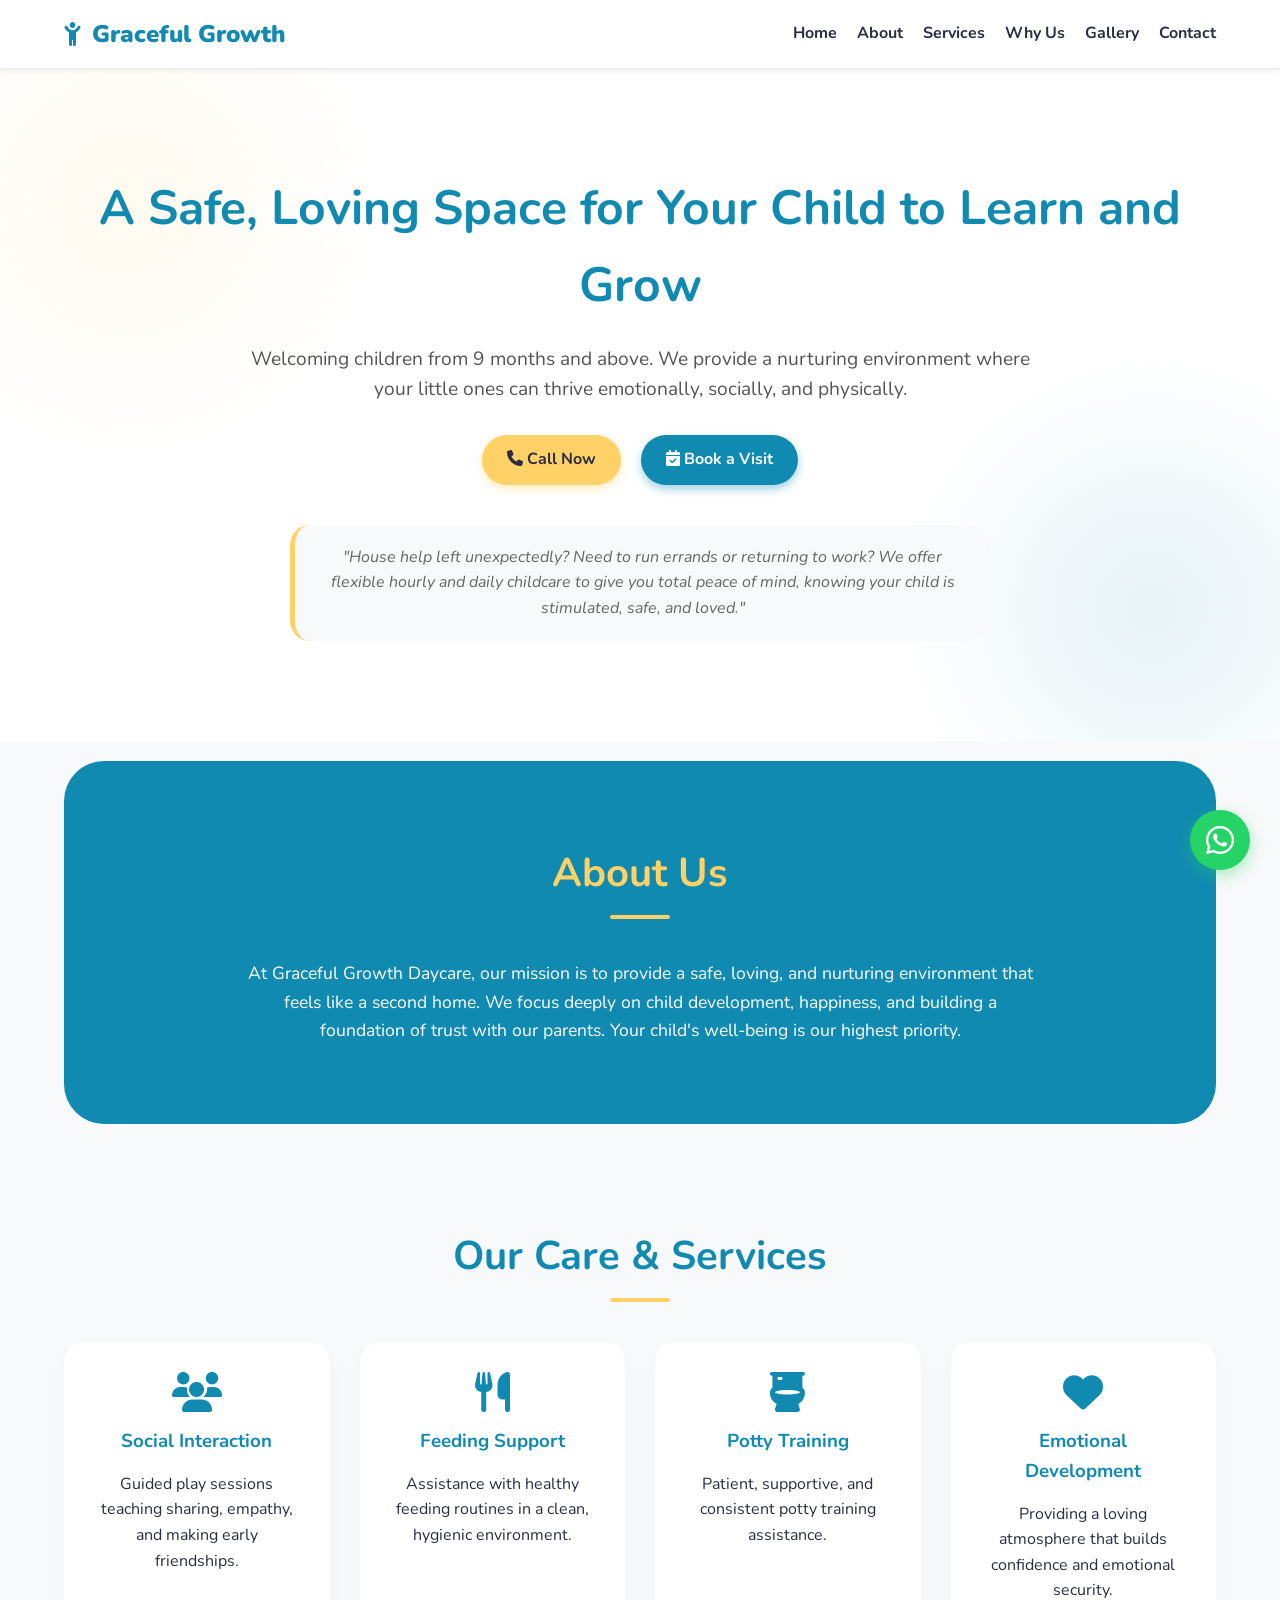
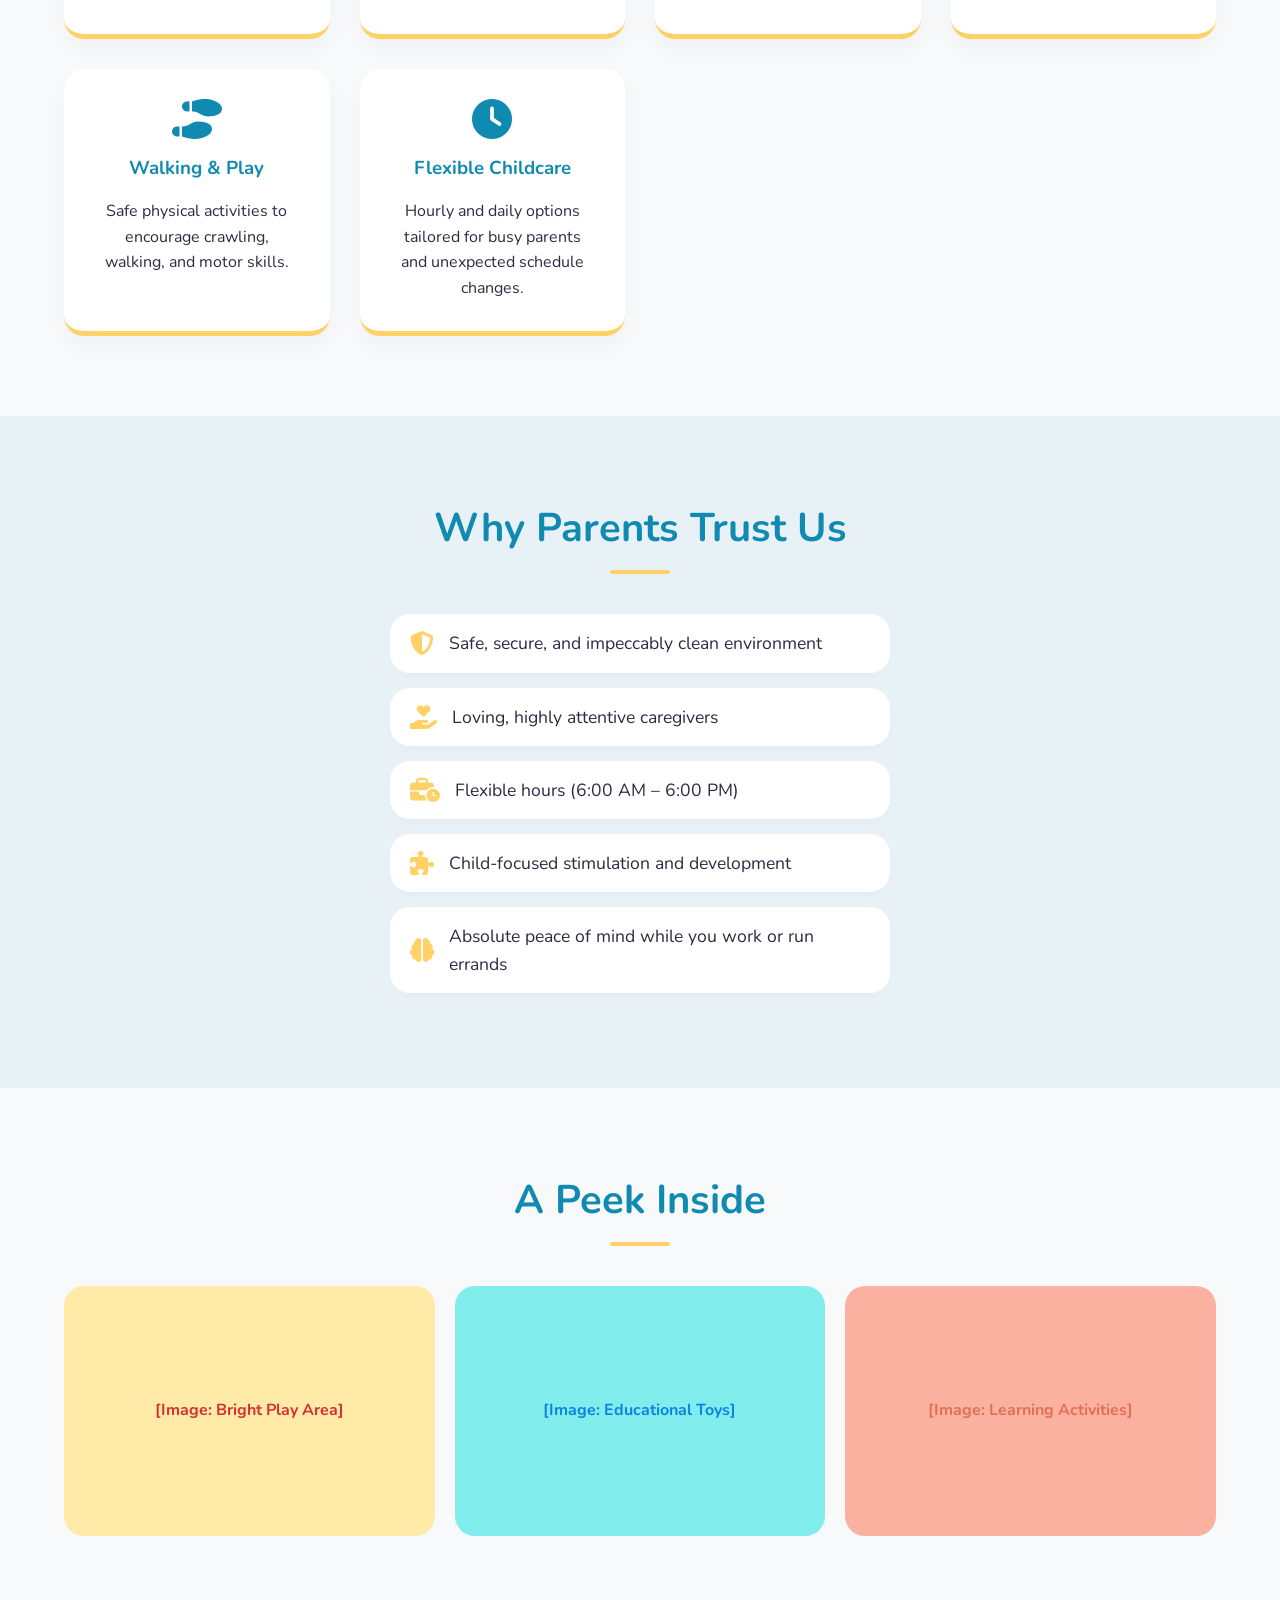
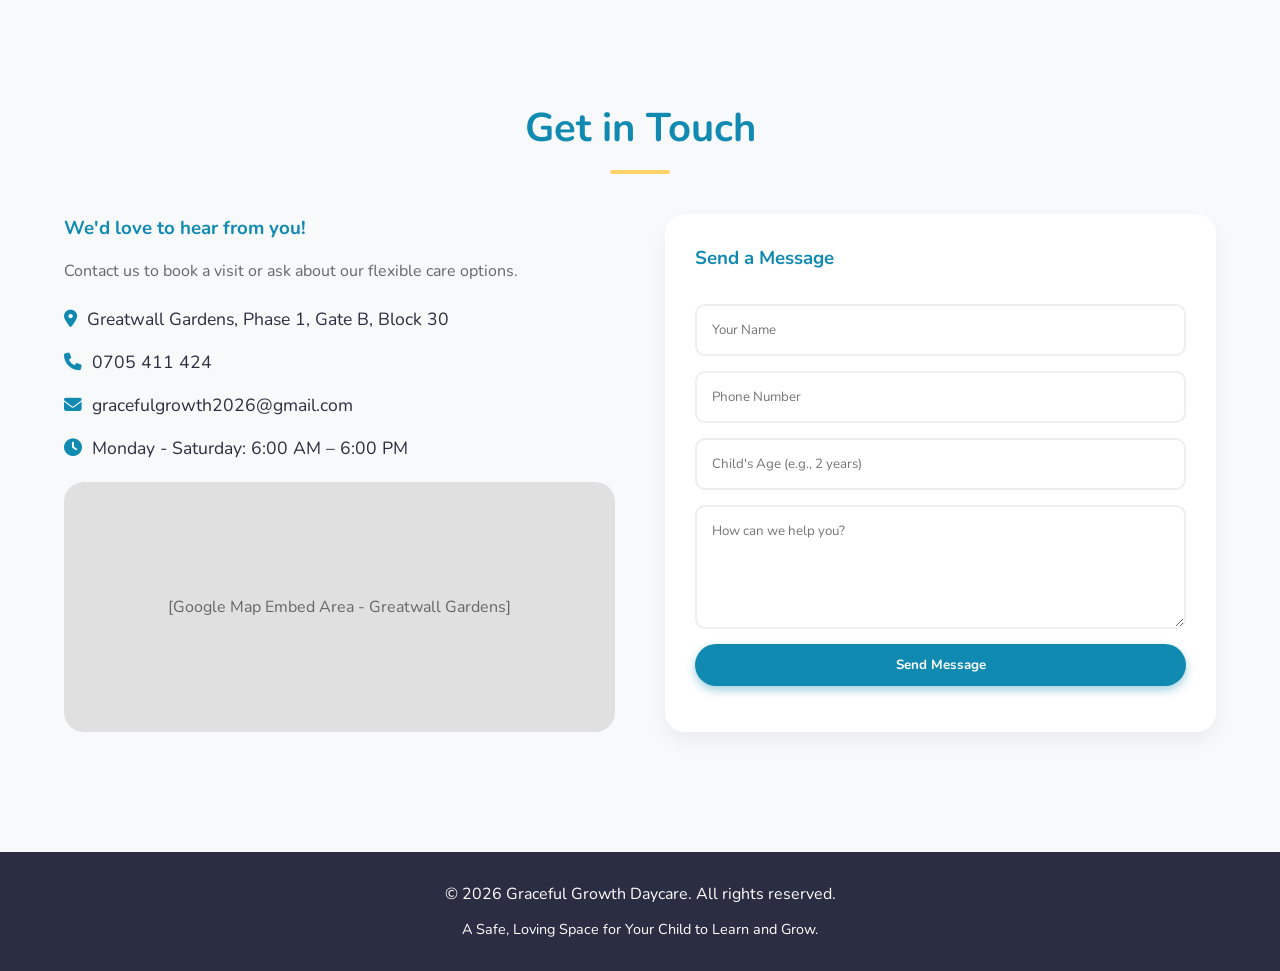
==== index.html @ e8386803 "fix, changed file name" ====
<!DOCTYPE html>
<html lang="en">
<head>
    <meta charset="UTF-8">
    <meta name="viewport" content="width=device-width, initial-scale=1.0">
    <title>Graceful Growth Daycare | A Safe, Loving Space</title>
    <link href="https://fonts.googleapis.com/css2?family=Nunito:wght@400;700;900&display=swap" rel="stylesheet">
    <link rel="stylesheet" href="https://cdnjs.cloudflare.com/ajax/libs/font-awesome/6.4.0/css/all.min.css">
    
    <style>
        /* --- CSS Variables --- */
        :root {
            --primary-yellow: #FFD166;
            --secondary-white: #FFFFFF;
            --accent-blue: #118AB2;
            --text-dark: #2B2D42;
            --light-bg: #F8F9FA;
            --soft-radius: 20px;
        }

        /* --- Global Styles --- */
        * {
            margin: 0;
            padding: 0;
            box-sizing: border-box;
            font-family: 'Nunito', sans-serif;
        }

        body {
            color: var(--text-dark);
            background-color: var(--light-bg);
            line-height: 1.6;
            overflow-x: hidden;
        }

        h1, h2, h3 {
            color: var(--accent-blue);
            margin-bottom: 15px;
        }

        a {
            text-decoration: none;
            color: inherit;
        }

        /* --- Navigation --- */
        header {
            background-color: var(--secondary-white);
            padding: 15px 5%;
            position: fixed;
            width: 100%;
            top: 0;
            z-index: 1000;
            box-shadow: 0 4px 6px rgba(0,0,0,0.05);
            display: flex;
            justify-content: space-between;
            align-items: center;
            transition: 0.3s;
        }

        .logo {
            font-size: 1.5rem;
            font-weight: 900;
            color: var(--accent-blue);
            display: flex;
            align-items: center;
            gap: 10px;
        }

        .nav-links {
            display: flex;
            gap: 20px;
            list-style: none;
        }

        .nav-links a {
            font-weight: 700;
            transition: color 0.3s;
        }

        .nav-links a:hover {
            color: var(--primary-yellow);
        }

        .menu-toggle {
            display: none;
            font-size: 1.5rem;
            cursor: pointer;
            color: var(--accent-blue);
        }

        /* --- Buttons --- */
        .btn {
            padding: 12px 25px;
            border-radius: 30px;
            font-weight: 700;
            border: none;
            cursor: pointer;
            transition: transform 0.2s, box-shadow 0.2s;
            display: inline-block;
        }

        .btn-primary {
            background-color: var(--primary-yellow);
            color: var(--text-dark);
            box-shadow: 0 4px 10px rgba(255, 209, 102, 0.4);
        }

        .btn-accent {
            background-color: var(--accent-blue);
            color: var(--secondary-white);
            box-shadow: 0 4px 10px rgba(17, 138, 178, 0.4);
        }

        .btn:hover {
            transform: translateY(-3px);
            box-shadow: 0 6px 15px rgba(0,0,0,0.15);
        }

        /* --- Sections Layout --- */
        section {
            padding: 80px 5%;
        }

        .section-title {
            text-align: center;
            font-size: 2.5rem;
            margin-bottom: 40px;
            position: relative;
        }

        .section-title::after {
            content: '';
            display: block;
            width: 60px;
            height: 4px;
            background-color: var(--primary-yellow);
            margin: 10px auto 0;
            border-radius: 5px;
        }

        /* --- Hero Section --- */
        #home {
            margin-top: 70px;
            background-color: var(--secondary-white);
            text-align: center;
            padding: 100px 5%;
            background-image: radial-gradient(circle at 10% 20%, rgba(255, 209, 102, 0.1) 0%, transparent 20%), 
                              radial-gradient(circle at 90% 80%, rgba(17, 138, 178, 0.1) 0%, transparent 20%);
        }

        #home h1 {
            font-size: 3rem;
            margin-bottom: 20px;
        }

        .hero-text {
            font-size: 1.2rem;
            max-width: 800px;
            margin: 0 auto 30px;
            color: #555;
        }

        .hero-cta {
            display: flex;
            justify-content: center;
            gap: 20px;
            margin-top: 30px;
        }

        .parent-concerns {
            margin-top: 40px;
            padding: 20px;
            background: var(--light-bg);
            border-radius: var(--soft-radius);
            font-style: italic;
            color: #666;
            max-width: 700px;
            margin-left: auto;
            margin-right: auto;
            border-left: 5px solid var(--primary-yellow);
        }

        /* --- About Section --- */
        #about {
            background-color: var(--accent-blue);
            color: var(--secondary-white);
            text-align: center;
            border-radius: 40px;
            margin: 20px 5%;
        }

        #about h2 {
            color: var(--primary-yellow);
        }

        /* --- Services Section --- */
        .services-grid {
            display: grid;
            grid-template-columns: repeat(auto-fit, minmax(250px, 1fr));
            gap: 30px;
        }

        .service-card {
            background: var(--secondary-white);
            padding: 30px;
            border-radius: var(--soft-radius);
            text-align: center;
            box-shadow: 0 10px 20px rgba(0,0,0,0.03);
            transition: 0.3s;
            border-bottom: 5px solid var(--primary-yellow);
        }

        .service-card:hover {
            transform: translateY(-10px);
        }

        .service-icon {
            font-size: 2.5rem;
            color: var(--accent-blue);
            margin-bottom: 15px;
        }

        /* --- Why Choose Us --- */
        #why-us {
            background-color: #E8F1F5;
        }

        .why-grid {
            display: flex;
            flex-wrap: wrap;
            gap: 40px;
            align-items: center;
            justify-content: center;
        }

        .why-list {
            list-style: none;
            max-width: 500px;
        }

        .why-list li {
            font-size: 1.1rem;
            margin-bottom: 15px;
            display: flex;
            align-items: center;
            gap: 15px;
            background: var(--secondary-white);
            padding: 15px 20px;
            border-radius: var(--soft-radius);
            box-shadow: 0 4px 6px rgba(0,0,0,0.02);
        }

        .why-list i {
            color: var(--primary-yellow);
            font-size: 1.5rem;
        }

        /* --- Gallery Section --- */
        .gallery-grid {
            display: grid;
            grid-template-columns: repeat(auto-fit, minmax(300px, 1fr));
            gap: 20px;
        }

        .gallery-item {
            width: 100%;
            height: 250px;
            background-color: #ddd;
            border-radius: var(--soft-radius);
            display: flex;
            align-items: center;
            justify-content: center;
            color: #888;
            font-weight: 700;
            overflow: hidden;
            position: relative;
        }

        /* Placeholder styles simulating images */
        .gallery-item:nth-child(1) { background: #ffeaa7; color: #d63031; }
        .gallery-item:nth-child(2) { background: #81ecec; color: #0984e3; }
        .gallery-item:nth-child(3) { background: #fab1a0; color: #e17055; }

        /* --- Contact Section --- */
        .contact-container {
            display: grid;
            grid-template-columns: repeat(auto-fit, minmax(300px, 1fr));
            gap: 50px;
        }

        .contact-info p {
            font-size: 1.1rem;
            margin-bottom: 15px;
            display: flex;
            align-items: center;
            gap: 10px;
        }

        .contact-info i {
            color: var(--accent-blue);
        }

        .map-placeholder {
            width: 100%;
            height: 250px;
            background-color: #e0e0e0;
            border-radius: var(--soft-radius);
            display: flex;
            align-items: center;
            justify-content: center;
            margin-top: 20px;
            color: #666;
        }

        form {
            display: flex;
            flex-direction: column;
            gap: 15px;
            background: var(--secondary-white);
            padding: 30px;
            border-radius: var(--soft-radius);
            box-shadow: 0 10px 20px rgba(0,0,0,0.05);
        }

        input, textarea {
            padding: 15px;
            border: 2px solid #eee;
            border-radius: 10px;
            font-family: inherit;
            outline: none;
            transition: border-color 0.3s;
        }

        input:focus, textarea:focus {
            border-color: var(--primary-yellow);
        }

        /* --- WhatsApp Float --- */
        .whatsapp-float {
            position: fixed;
            bottom: 30px;
            right: 30px;
            background-color: #25d366;
            color: white;
            border-radius: 50%;
            width: 60px;
            height: 60px;
            display: flex;
            align-items: center;
            justify-content: center;
            font-size: 2rem;
            box-shadow: 0 5px 15px rgba(37, 211, 102, 0.4);
            z-index: 100;
            transition: transform 0.3s;
        }

        .whatsapp-float:hover {
            transform: scale(1.1);
        }

        /* --- Footer --- */
        footer {
            background: var(--text-dark);
            color: var(--secondary-white);
            text-align: center;
            padding: 30px 5%;
            margin-top: 40px;
        }

        /* --- Mobile Responsiveness --- */
        @media (max-width: 768px) {
            .nav-links {
                display: none;
                flex-direction: column;
                position: absolute;
                top: 70px;
                left: 0;
                width: 100%;
                background: var(--secondary-white);
                padding: 20px;
                box-shadow: 0 10px 10px rgba(0,0,0,0.1);
            }

            .nav-links.active {
                display: flex;
            }

            .menu-toggle {
                display: block;
            }

            #home h1 {
                font-size: 2.2rem;
            }

            .hero-cta {
                flex-direction: column;
            }
        }
    </style>
</head>
<body>

    <header>
        <div class="logo">
            <i class="fa-solid fa-child-reaching"></i> Graceful Growth
        </div>
        <div class="menu-toggle" id="mobile-menu">
            <i class="fa-solid fa-bars"></i>
        </div>
        <ul class="nav-links" id="nav-links">
            <li><a href="#home">Home</a></li>
            <li><a href="#about">About</a></li>
            <li><a href="#services">Services</a></li>
            <li><a href="#why-us">Why Us</a></li>
            <li><a href="#gallery">Gallery</a></li>
            <li><a href="#contact">Contact</a></li>
        </ul>
    </header>

    <section id="home">
        <h1>A Safe, Loving Space for Your Child to Learn and Grow</h1>
        <p class="hero-text">Welcoming children from 9 months and above. We provide a nurturing environment where your little ones can thrive emotionally, socially, and physically.</p>
        
        <div class="hero-cta">
            <a href="tel:0705411424" class="btn btn-primary"><i class="fa-solid fa-phone"></i> Call Now</a>
            <a href="#contact" class="btn btn-accent"><i class="fa-solid fa-calendar-check"></i> Book a Visit</a>
        </div>

        <div class="parent-concerns">
            "House help left unexpectedly? Need to run errands or returning to work? We offer flexible hourly and daily childcare to give you total peace of mind, knowing your child is stimulated, safe, and loved."
        </div>
    </section>

    <section id="about">
        <h2 class="section-title" style="color: var(--primary-yellow);">About Us</h2>
        <p style="max-width: 800px; margin: auto; font-size: 1.1rem;">
            At Graceful Growth Daycare, our mission is to provide a safe, loving, and nurturing environment that feels like a second home. We focus deeply on child development, happiness, and building a foundation of trust with our parents. Your child's well-being is our highest priority.
        </p>
    </section>

    <section id="services">
        <h2 class="section-title">Our Care & Services</h2>
        <div class="services-grid">
            <div class="service-card">
                <i class="fa-solid fa-users service-icon"></i>
                <h3>Social Interaction</h3>
                <p>Guided play sessions teaching sharing, empathy, and making early friendships.</p>
            </div>
            <div class="service-card">
                <i class="fa-solid fa-utensils service-icon"></i>
                <h3>Feeding Support</h3>
                <p>Assistance with healthy feeding routines in a clean, hygienic environment.</p>
            </div>
            <div class="service-card">
                <i class="fa-solid fa-toilet service-icon"></i>
                <h3>Potty Training</h3>
                <p>Patient, supportive, and consistent potty training assistance.</p>
            </div>
            <div class="service-card">
                <i class="fa-solid fa-heart service-icon"></i>
                <h3>Emotional Development</h3>
                <p>Providing a loving atmosphere that builds confidence and emotional security.</p>
            </div>
            <div class="service-card">
                <i class="fa-solid fa-shoe-prints service-icon"></i>
                <h3>Walking & Play</h3>
                <p>Safe physical activities to encourage crawling, walking, and motor skills.</p>
            </div>
            <div class="service-card">
                <i class="fa-solid fa-clock service-icon"></i>
                <h3>Flexible Childcare</h3>
                <p>Hourly and daily options tailored for busy parents and unexpected schedule changes.</p>
            </div>
        </div>
    </section>

    <section id="why-us">
        <h2 class="section-title">Why Parents Trust Us</h2>
        <div class="why-grid">
            <ul class="why-list">
                <li><i class="fa-solid fa-shield-halved"></i> Safe, secure, and impeccably clean environment</li>
                <li><i class="fa-solid fa-hand-holding-heart"></i> Loving, highly attentive caregivers</li>
                <li><i class="fa-solid fa-business-time"></i> Flexible hours (6:00 AM – 6:00 PM)</li>
                <li><i class="fa-solid fa-puzzle-piece"></i> Child-focused stimulation and development</li>
                <li><i class="fa-solid fa-brain"></i> Absolute peace of mind while you work or run errands</li>
            </ul>
        </div>
    </section>

    <section id="gallery">
        <h2 class="section-title">A Peek Inside</h2>
        <div class="gallery-grid">
            <div class="gallery-item">[Image: Bright Play Area]</div>
            <div class="gallery-item">[Image: Educational Toys]</div>
            <div class="gallery-item">[Image: Learning Activities]</div>
        </div>
    </section>

    <section id="contact">
        <h2 class="section-title">Get in Touch</h2>
        <div class="contact-container">
            <div class="contact-details">
                <h3>We'd love to hear from you!</h3>
                <p style="margin-bottom: 20px; color: #666;">Contact us to book a visit or ask about our flexible care options.</p>
                
                <div class="contact-info">
                    <p><i class="fa-solid fa-location-dot"></i> Greatwall Gardens, Phase 1, Gate B, Block 30</p>
                    <p><i class="fa-solid fa-phone"></i> <a href="tel:0705411424">0705 411 424</a></p>
                    <p><i class="fa-solid fa-envelope"></i> <a href="mailto:gracefulgrowth2026@gmail.com">gracefulgrowth2026@gmail.com</a></p>
                    <p><i class="fa-solid fa-clock"></i> Monday - Saturday: 6:00 AM – 6:00 PM</p>
                </div>

                <div class="map-placeholder">
                    [Google Map Embed Area - Greatwall Gardens]
                </div>
            </div>

            <form action="#" method="POST">
                <h3>Send a Message</h3>
                <input type="text" placeholder="Your Name" required>
                <input type="tel" placeholder="Phone Number" required>
                <input type="text" placeholder="Child's Age (e.g., 2 years)">
                <textarea rows="5" placeholder="How can we help you?" required></textarea>
                <button type="submit" class="btn btn-accent">Send Message</button>
            </form>
        </div>
    </section>

    <a href="https://wa.me/254705411424" class="whatsapp-float" target="_blank" title="Chat with us on WhatsApp">
        <i class="fa-brands fa-whatsapp"></i>
    </a>

    <footer>
        <p>&copy; 2026 Graceful Growth Daycare. All rights reserved.</p>
        <p style="font-size: 0.9rem; margin-top: 10px;">A Safe, Loving Space for Your Child to Learn and Grow.</p>
    </footer>

    <script>
        // Mobile Menu Toggle
        const mobileMenu = document.getElementById('mobile-menu');
        const navLinks = document.getElementById('nav-links');

        mobileMenu.addEventListener('click', () => {
            navLinks.classList.toggle('active');
        });

        // Close mobile menu when a link is clicked
        document.querySelectorAll('.nav-links a').forEach(link => {
            link.addEventListener('click', () => {
                navLinks.classList.remove('active');
            });
        });

        // Smooth Scrolling for anchor links
        document.querySelectorAll('a[href^="#"]').forEach(anchor => {
            anchor.addEventListener('click', function (e) {
                e.preventDefault();
                document.querySelector(this.getAttribute('href')).scrollIntoView({
                    behavior: 'smooth'
                });
            });
        });
    </script>
</body>
</html>
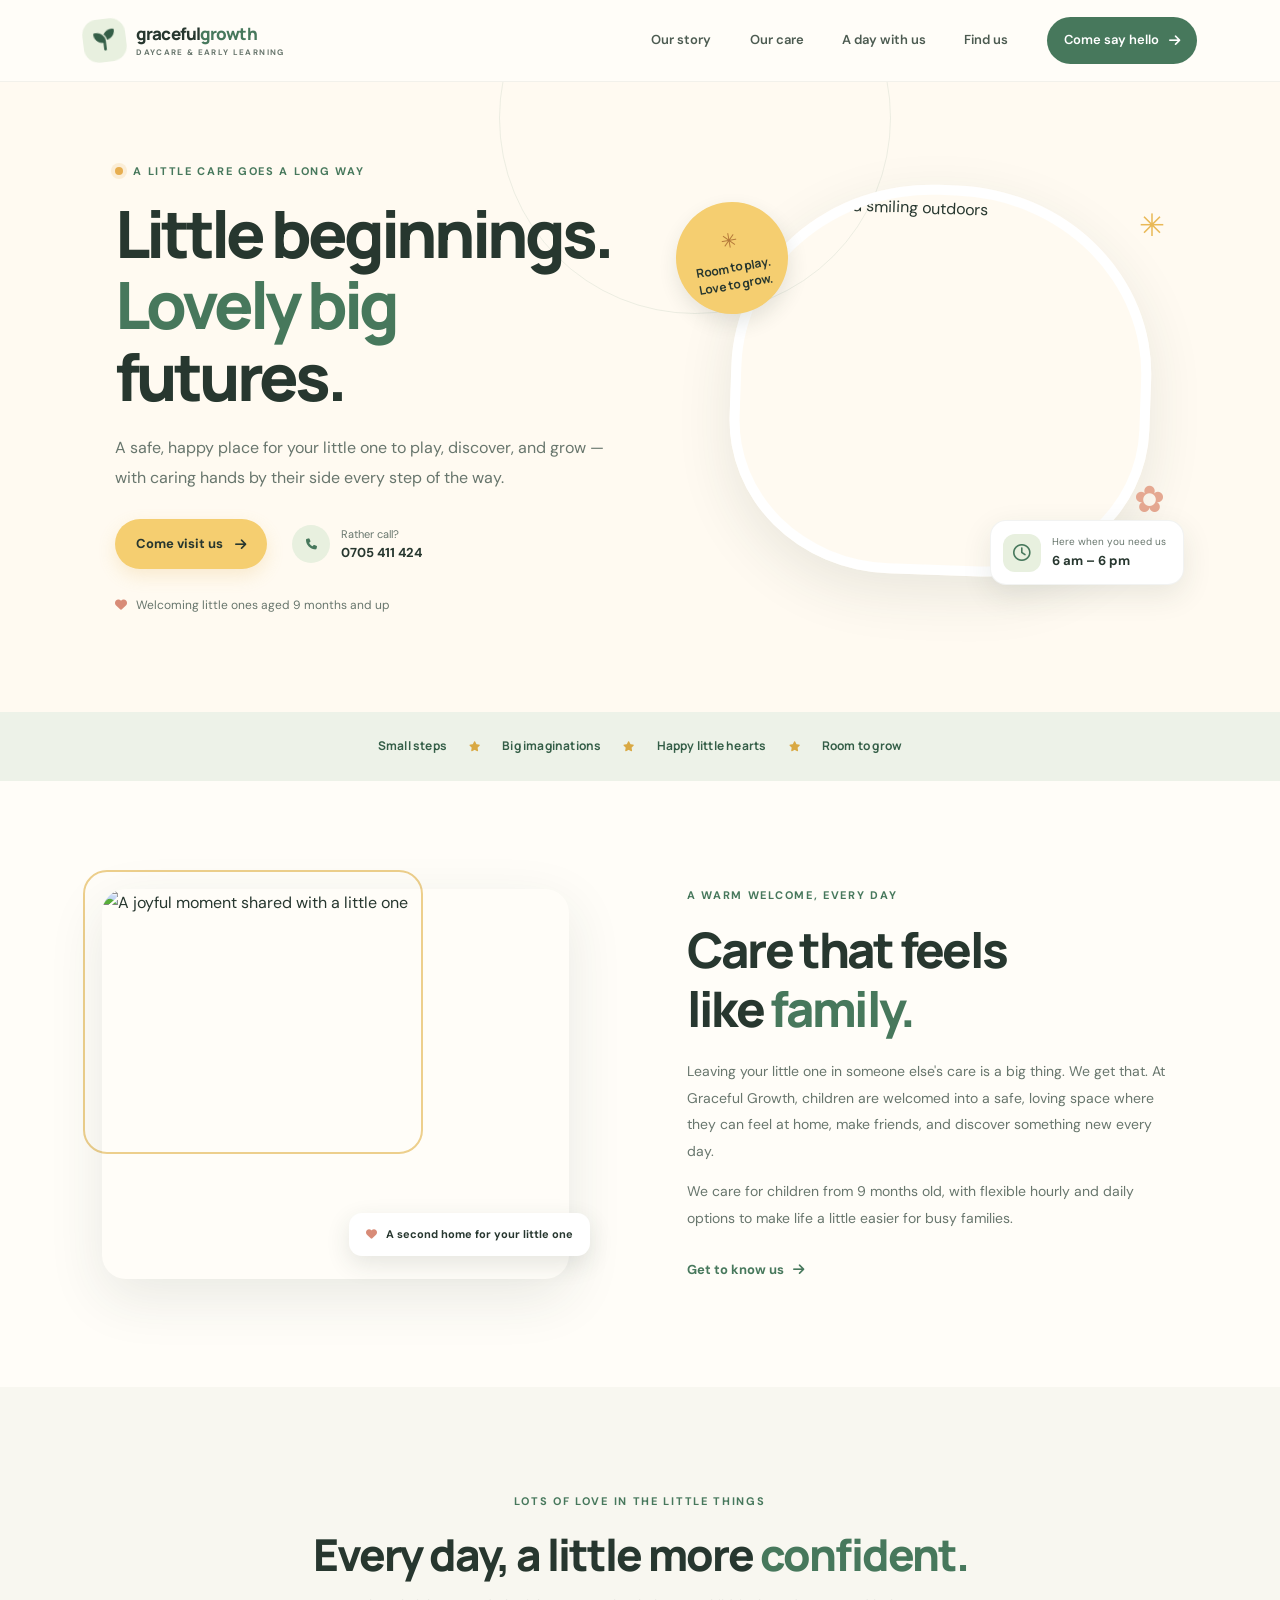
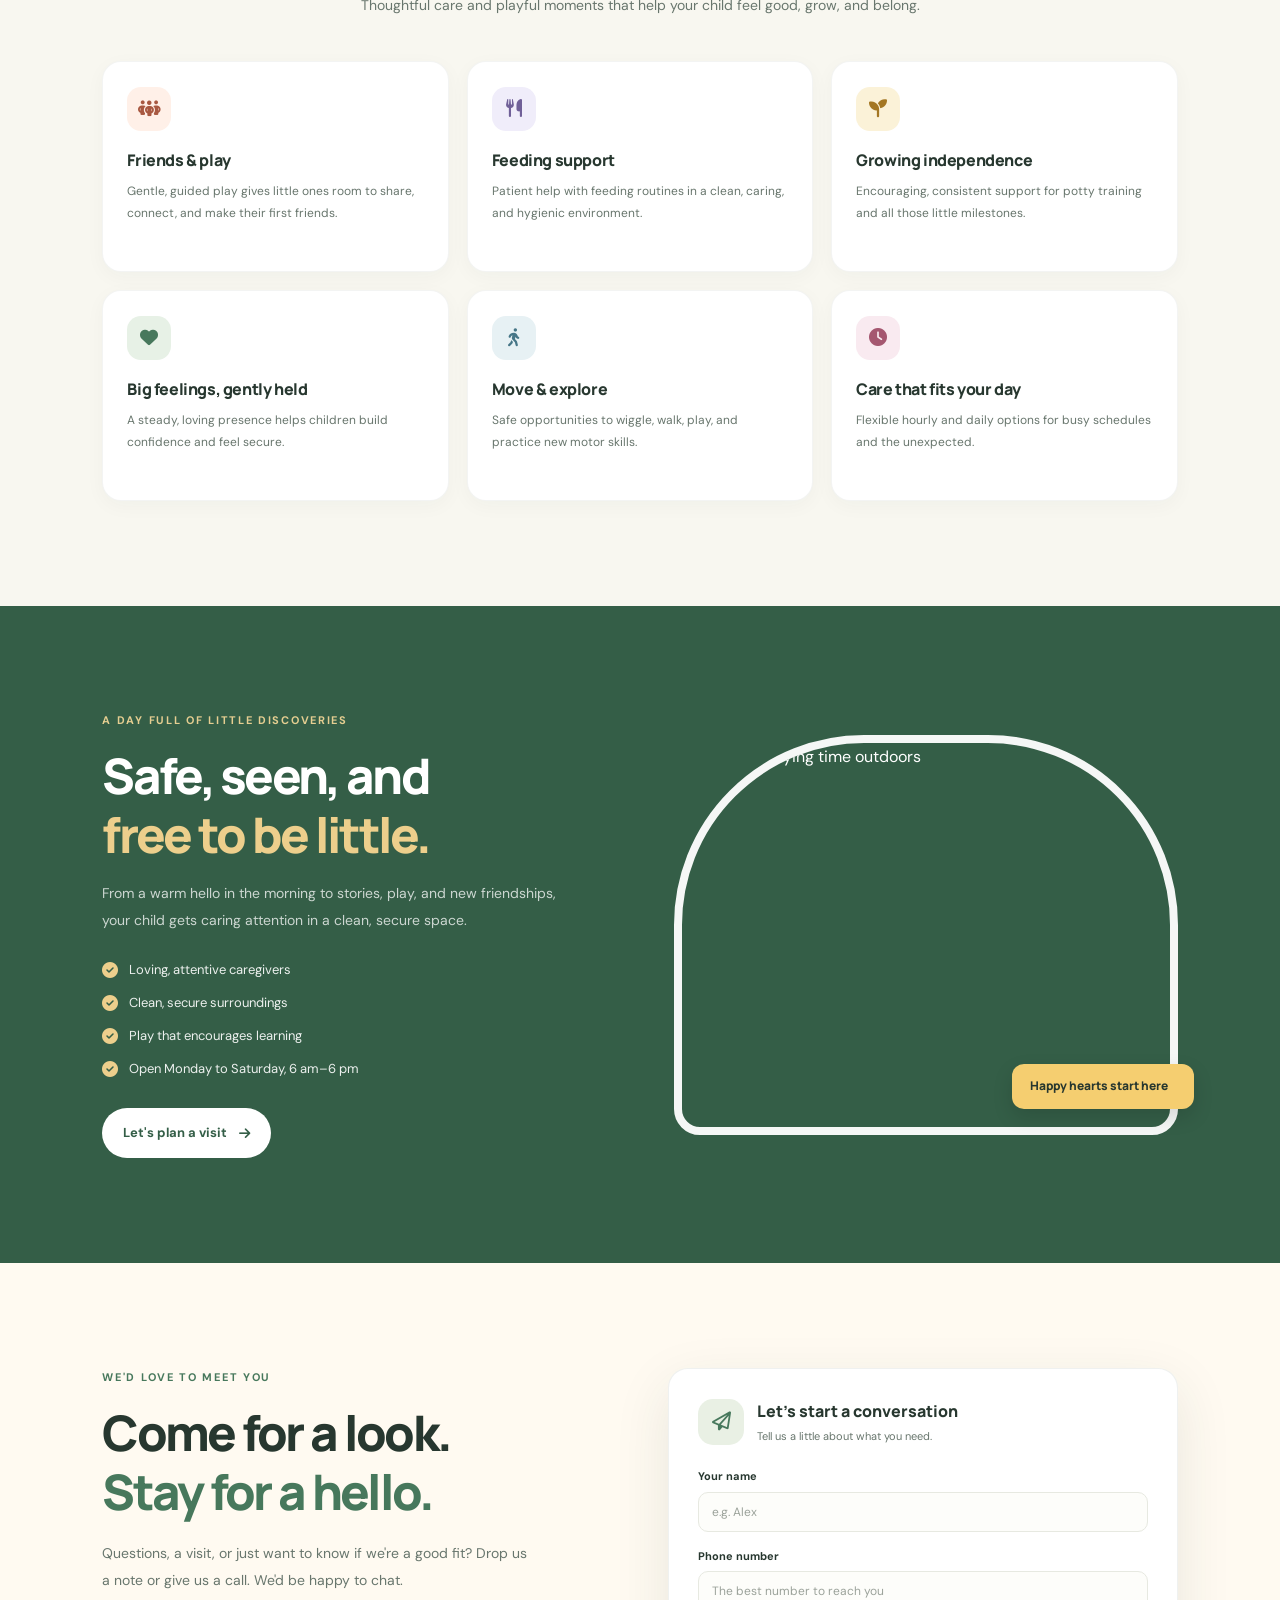
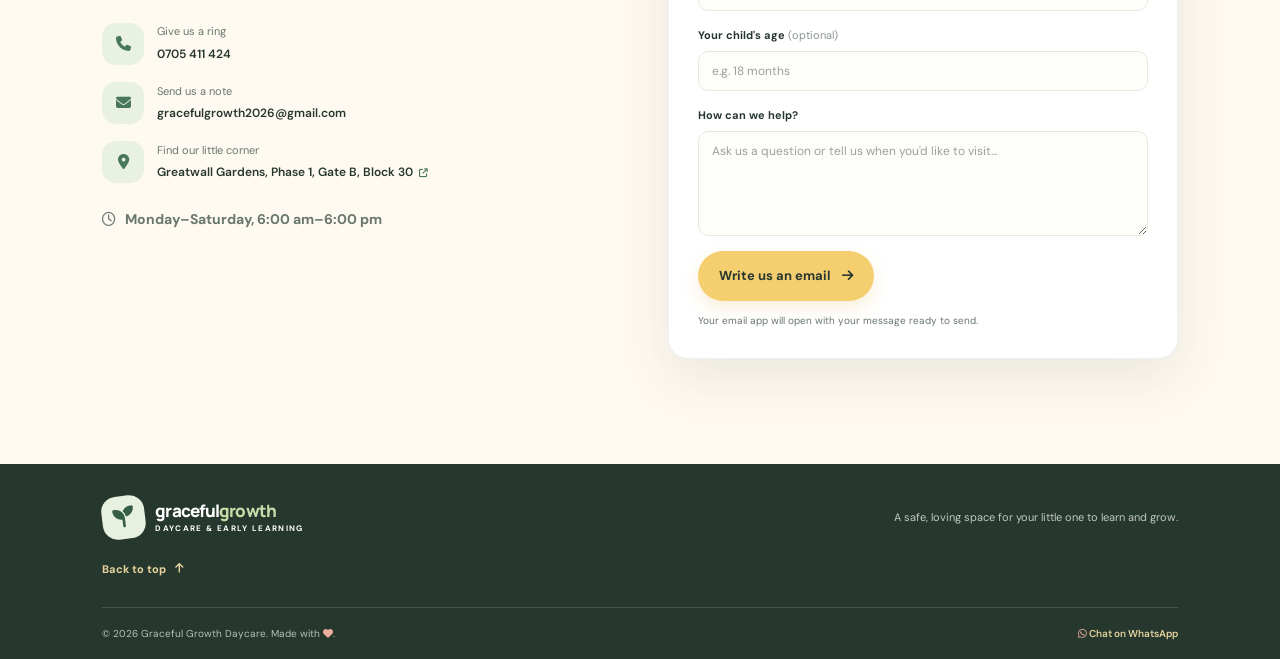
==== commit d3cc3555: "improved the site" ====
--- a/index.html
+++ b/index.html
@@ -3,565 +3,138 @@
 <head>
     <meta charset="UTF-8">
     <meta name="viewport" content="width=device-width, initial-scale=1.0">
-    <title>Graceful Growth Daycare | A Safe, Loving Space</title>
-    <link href="https://fonts.googleapis.com/css2?family=Nunito:wght@400;700;900&display=swap" rel="stylesheet">
+    <meta name="theme-color" content="#fffaf1">
+    <meta name="description" content="A safe, loving daycare in Greatwall Gardens, offering flexible childcare and a nurturing place for children aged 9 months and above to learn and grow.">
+    <title>Graceful Growth Daycare | A little care goes a long way</title>
+    <link rel="preconnect" href="https://fonts.googleapis.com">
+    <link rel="preconnect" href="https://fonts.gstatic.com" crossorigin>
+    <link rel="preconnect" href="https://images.unsplash.com">
+    <link href="https://fonts.googleapis.com/css2?family=DM+Sans:wght@400;500;600;700&family=Manrope:wght@400;500;600;700;800&display=swap" rel="stylesheet">
     <link rel="stylesheet" href="https://cdnjs.cloudflare.com/ajax/libs/font-awesome/6.4.0/css/all.min.css">
-    
-    <style>
-        /* --- CSS Variables --- */
-        :root {
-            --primary-yellow: #FFD166;
-            --secondary-white: #FFFFFF;
-            --accent-blue: #118AB2;
-            --text-dark: #2B2D42;
-            --light-bg: #F8F9FA;
-            --soft-radius: 20px;
-        }
-
-        /* --- Global Styles --- */
-        * {
-            margin: 0;
-            padding: 0;
-            box-sizing: border-box;
-            font-family: 'Nunito', sans-serif;
-        }
-
-        body {
-            color: var(--text-dark);
-            background-color: var(--light-bg);
-            line-height: 1.6;
-            overflow-x: hidden;
-        }
-
-        h1, h2, h3 {
-            color: var(--accent-blue);
-            margin-bottom: 15px;
-        }
-
-        a {
-            text-decoration: none;
-            color: inherit;
-        }
-
-        /* --- Navigation --- */
-        header {
-            background-color: var(--secondary-white);
-            padding: 15px 5%;
-            position: fixed;
-            width: 100%;
-            top: 0;
-            z-index: 1000;
-            box-shadow: 0 4px 6px rgba(0,0,0,0.05);
-            display: flex;
-            justify-content: space-between;
-            align-items: center;
-            transition: 0.3s;
-        }
-
-        .logo {
-            font-size: 1.5rem;
-            font-weight: 900;
-            color: var(--accent-blue);
-            display: flex;
-            align-items: center;
-            gap: 10px;
-        }
-
-        .nav-links {
-            display: flex;
-            gap: 20px;
-            list-style: none;
-        }
-
-        .nav-links a {
-            font-weight: 700;
-            transition: color 0.3s;
-        }
-
-        .nav-links a:hover {
-            color: var(--primary-yellow);
-        }
-
-        .menu-toggle {
-            display: none;
-            font-size: 1.5rem;
-            cursor: pointer;
-            color: var(--accent-blue);
-        }
-
-        /* --- Buttons --- */
-        .btn {
-            padding: 12px 25px;
-            border-radius: 30px;
-            font-weight: 700;
-            border: none;
-            cursor: pointer;
-            transition: transform 0.2s, box-shadow 0.2s;
-            display: inline-block;
-        }
-
-        .btn-primary {
-            background-color: var(--primary-yellow);
-            color: var(--text-dark);
-            box-shadow: 0 4px 10px rgba(255, 209, 102, 0.4);
-        }
-
-        .btn-accent {
-            background-color: var(--accent-blue);
-            color: var(--secondary-white);
-            box-shadow: 0 4px 10px rgba(17, 138, 178, 0.4);
-        }
-
-        .btn:hover {
-            transform: translateY(-3px);
-            box-shadow: 0 6px 15px rgba(0,0,0,0.15);
-        }
-
-        /* --- Sections Layout --- */
-        section {
-            padding: 80px 5%;
-        }
-
-        .section-title {
-            text-align: center;
-            font-size: 2.5rem;
-            margin-bottom: 40px;
-            position: relative;
-        }
-
-        .section-title::after {
-            content: '';
-            display: block;
-            width: 60px;
-            height: 4px;
-            background-color: var(--primary-yellow);
-            margin: 10px auto 0;
-            border-radius: 5px;
-        }
-
-        /* --- Hero Section --- */
-        #home {
-            margin-top: 70px;
-            background-color: var(--secondary-white);
-            text-align: center;
-            padding: 100px 5%;
-            background-image: radial-gradient(circle at 10% 20%, rgba(255, 209, 102, 0.1) 0%, transparent 20%), 
-                              radial-gradient(circle at 90% 80%, rgba(17, 138, 178, 0.1) 0%, transparent 20%);
-        }
-
-        #home h1 {
-            font-size: 3rem;
-            margin-bottom: 20px;
-        }
-
-        .hero-text {
-            font-size: 1.2rem;
-            max-width: 800px;
-            margin: 0 auto 30px;
-            color: #555;
-        }
-
-        .hero-cta {
-            display: flex;
-            justify-content: center;
-            gap: 20px;
-            margin-top: 30px;
-        }
-
-        .parent-concerns {
-            margin-top: 40px;
-            padding: 20px;
-            background: var(--light-bg);
-            border-radius: var(--soft-radius);
-            font-style: italic;
-            color: #666;
-            max-width: 700px;
-            margin-left: auto;
-            margin-right: auto;
-            border-left: 5px solid var(--primary-yellow);
-        }
-
-        /* --- About Section --- */
-        #about {
-            background-color: var(--accent-blue);
-            color: var(--secondary-white);
-            text-align: center;
-            border-radius: 40px;
-            margin: 20px 5%;
-        }
-
-        #about h2 {
-            color: var(--primary-yellow);
-        }
-
-        /* --- Services Section --- */
-        .services-grid {
-            display: grid;
-            grid-template-columns: repeat(auto-fit, minmax(250px, 1fr));
-            gap: 30px;
-        }
-
-        .service-card {
-            background: var(--secondary-white);
-            padding: 30px;
-            border-radius: var(--soft-radius);
-            text-align: center;
-            box-shadow: 0 10px 20px rgba(0,0,0,0.03);
-            transition: 0.3s;
-            border-bottom: 5px solid var(--primary-yellow);
-        }
-
-        .service-card:hover {
-            transform: translateY(-10px);
-        }
-
-        .service-icon {
-            font-size: 2.5rem;
-            color: var(--accent-blue);
-            margin-bottom: 15px;
-        }
-
-        /* --- Why Choose Us --- */
-        #why-us {
-            background-color: #E8F1F5;
-        }
-
-        .why-grid {
-            display: flex;
-            flex-wrap: wrap;
-            gap: 40px;
-            align-items: center;
-            justify-content: center;
-        }
-
-        .why-list {
-            list-style: none;
-            max-width: 500px;
-        }
-
-        .why-list li {
-            font-size: 1.1rem;
-            margin-bottom: 15px;
-            display: flex;
-            align-items: center;
-            gap: 15px;
-            background: var(--secondary-white);
-            padding: 15px 20px;
-            border-radius: var(--soft-radius);
-            box-shadow: 0 4px 6px rgba(0,0,0,0.02);
-        }
-
-        .why-list i {
-            color: var(--primary-yellow);
-            font-size: 1.5rem;
-        }
-
-        /* --- Gallery Section --- */
-        .gallery-grid {
-            display: grid;
-            grid-template-columns: repeat(auto-fit, minmax(300px, 1fr));
-            gap: 20px;
-        }
-
-        .gallery-item {
-            width: 100%;
-            height: 250px;
-            background-color: #ddd;
-            border-radius: var(--soft-radius);
-            display: flex;
-            align-items: center;
-            justify-content: center;
-            color: #888;
-            font-weight: 700;
-            overflow: hidden;
-            position: relative;
-        }
-
-        /* Placeholder styles simulating images */
-        .gallery-item:nth-child(1) { background: #ffeaa7; color: #d63031; }
-        .gallery-item:nth-child(2) { background: #81ecec; color: #0984e3; }
-        .gallery-item:nth-child(3) { background: #fab1a0; color: #e17055; }
-
-        /* --- Contact Section --- */
-        .contact-container {
-            display: grid;
-            grid-template-columns: repeat(auto-fit, minmax(300px, 1fr));
-            gap: 50px;
-        }
-
-        .contact-info p {
-            font-size: 1.1rem;
-            margin-bottom: 15px;
-            display: flex;
-            align-items: center;
-            gap: 10px;
-        }
-
-        .contact-info i {
-            color: var(--accent-blue);
-        }
-
-        .map-placeholder {
-            width: 100%;
-            height: 250px;
-            background-color: #e0e0e0;
-            border-radius: var(--soft-radius);
-            display: flex;
-            align-items: center;
-            justify-content: center;
-            margin-top: 20px;
-            color: #666;
-        }
-
-        form {
-            display: flex;
-            flex-direction: column;
-            gap: 15px;
-            background: var(--secondary-white);
-            padding: 30px;
-            border-radius: var(--soft-radius);
-            box-shadow: 0 10px 20px rgba(0,0,0,0.05);
-        }
-
-        input, textarea {
-            padding: 15px;
-            border: 2px solid #eee;
-            border-radius: 10px;
-            font-family: inherit;
-            outline: none;
-            transition: border-color 0.3s;
-        }
-
-        input:focus, textarea:focus {
-            border-color: var(--primary-yellow);
-        }
-
-        /* --- WhatsApp Float --- */
-        .whatsapp-float {
-            position: fixed;
-            bottom: 30px;
-            right: 30px;
-            background-color: #25d366;
-            color: white;
-            border-radius: 50%;
-            width: 60px;
-            height: 60px;
-            display: flex;
-            align-items: center;
-            justify-content: center;
-            font-size: 2rem;
-            box-shadow: 0 5px 15px rgba(37, 211, 102, 0.4);
-            z-index: 100;
-            transition: transform 0.3s;
-        }
-
-        .whatsapp-float:hover {
-            transform: scale(1.1);
-        }
-
-        /* --- Footer --- */
-        footer {
-            background: var(--text-dark);
-            color: var(--secondary-white);
-            text-align: center;
-            padding: 30px 5%;
-            margin-top: 40px;
-        }
-
-        /* --- Mobile Responsiveness --- */
-        @media (max-width: 768px) {
-            .nav-links {
-                display: none;
-                flex-direction: column;
-                position: absolute;
-                top: 70px;
-                left: 0;
-                width: 100%;
-                background: var(--secondary-white);
-                padding: 20px;
-                box-shadow: 0 10px 10px rgba(0,0,0,0.1);
-            }
-
-            .nav-links.active {
-                display: flex;
-            }
-
-            .menu-toggle {
-                display: block;
-            }
-
-            #home h1 {
-                font-size: 2.2rem;
-            }
-
-            .hero-cta {
-                flex-direction: column;
-            }
-        }
-    </style>
+    <link rel="stylesheet" href="style.css">
+    <script src="script.js" defer></script>
 </head>
 <body>
-
-    <header>
-        <div class="logo">
-            <i class="fa-solid fa-child-reaching"></i> Graceful Growth
-        </div>
-        <div class="menu-toggle" id="mobile-menu">
-            <i class="fa-solid fa-bars"></i>
-        </div>
-        <ul class="nav-links" id="nav-links">
-            <li><a href="#home">Home</a></li>
-            <li><a href="#about">About</a></li>
-            <li><a href="#services">Services</a></li>
-            <li><a href="#why-us">Why Us</a></li>
-            <li><a href="#gallery">Gallery</a></li>
-            <li><a href="#contact">Contact</a></li>
-        </ul>
+    <a class="skip-link" href="#main">Skip to content</a>
+    <header class="site-header" id="top">
+        <a class="brand" href="#home" aria-label="Graceful Growth Daycare home">
+            <span class="brand-mark" aria-hidden="true"><i class="fa-solid fa-seedling"></i></span>
+            <span class="brand-name">graceful<span>growth</span><small>DAYCARE &amp; EARLY LEARNING</small></span>
+        </a>
+        <button class="menu-toggle" type="button" aria-label="Open navigation menu" aria-expanded="false" aria-controls="site-nav">
+            <span></span><span></span>
+        </button>
+        <nav class="site-nav" id="site-nav" aria-label="Main navigation">
+            <a href="#about">Our story</a>
+            <a href="#care">Our care</a>
+            <a href="#day">A day with us</a>
+            <a href="#contact">Find us</a>
+            <a class="nav-cta" href="#contact">Come say hello <i class="fa-solid fa-arrow-right" aria-hidden="true"></i></a>
+        </nav>
     </header>
 
-    <section id="home">
-        <h1>A Safe, Loving Space for Your Child to Learn and Grow</h1>
-        <p class="hero-text">Welcoming children from 9 months and above. We provide a nurturing environment where your little ones can thrive emotionally, socially, and physically.</p>
-        
-        <div class="hero-cta">
-            <a href="tel:0705411424" class="btn btn-primary"><i class="fa-solid fa-phone"></i> Call Now</a>
-            <a href="#contact" class="btn btn-accent"><i class="fa-solid fa-calendar-check"></i> Book a Visit</a>
-        </div>
+    <main id="main">
+        <section class="hero" id="home">
+            <div class="hero-copy">
+                <p class="eyebrow"><span class="eyebrow-dot"></span> A little care goes a long way</p>
+                <h1>Little beginnings.<br><span>Lovely big</span> futures.</h1>
+                <p class="hero-description">A safe, happy place for your little one to play, discover, and grow — with caring hands by their side every step of the way.</p>
+                <div class="hero-actions">
+                    <a class="button button-primary" href="#contact">Come visit us <i class="fa-solid fa-arrow-right" aria-hidden="true"></i></a>
+                    <a class="phone-link" href="tel:0705411424"><span class="phone-icon"><i class="fa-solid fa-phone" aria-hidden="true"></i></span><span>Rather call?<strong>0705 411 424</strong></span></a>
+                </div>
+                <div class="hero-note"><i class="fa-solid fa-heart" aria-hidden="true"></i> Welcoming little ones aged 9 months and up</div>
+            </div>
+            <div class="hero-art">
+                <div class="hero-photo"><img src="https://images.unsplash.com/photo-1503454537195-1dcabb73ffb9?auto=format&amp;fit=crop&amp;w=1200&amp;q=85" alt="A young child smiling outdoors" fetchpriority="high"></div>
+                <div class="photo-sticker"><span aria-hidden="true">✳</span><strong>Room to play.<br>Love to grow.</strong></div>
+                <div class="floating-note"><span class="floating-icon"><i class="fa-regular fa-clock" aria-hidden="true"></i></span><span>Here when you need us<strong>6 am – 6 pm</strong></span></div>
+                <span class="hero-sparkle sparkle-one" aria-hidden="true">✳</span>
+                <span class="hero-sparkle sparkle-two" aria-hidden="true">✿</span>
+            </div>
+        </section>
 
-        <div class="parent-concerns">
-            "House help left unexpectedly? Need to run errands or returning to work? We offer flexible hourly and daily childcare to give you total peace of mind, knowing your child is stimulated, safe, and loved."
-        </div>
-    </section>
+        <div class="welcome-strip"><span>Small steps</span><i class="fa-solid fa-star" aria-hidden="true"></i><span>Big imaginations</span><i class="fa-solid fa-star" aria-hidden="true"></i><span>Happy little hearts</span><i class="fa-solid fa-star" aria-hidden="true"></i><span>Room to grow</span></div>
 
-    <section id="about">
-        <h2 class="section-title" style="color: var(--primary-yellow);">About Us</h2>
-        <p style="max-width: 800px; margin: auto; font-size: 1.1rem;">
-            At Graceful Growth Daycare, our mission is to provide a safe, loving, and nurturing environment that feels like a second home. We focus deeply on child development, happiness, and building a foundation of trust with our parents. Your child's well-being is our highest priority.
-        </p>
-    </section>
+        <section class="story section-pad" id="about">
+            <div class="story-image reveal">
+                <img src="https://images.unsplash.com/photo-1471286174890-9c112ffca5b4?auto=format&amp;fit=crop&amp;w=1000&amp;q=85" alt="A joyful moment shared with a little one" loading="lazy">
+                <div class="image-caption"><i class="fa-solid fa-heart" aria-hidden="true"></i> A second home for your little one</div>
+            </div>
+            <div class="story-copy reveal">
+                <p class="eyebrow">A warm welcome, every day</p>
+                <h2>Care that feels<br>like <span>family.</span></h2>
+                <p>Leaving your little one in someone else's care is a big thing. We get that. At Graceful Growth, children are welcomed into a safe, loving space where they can feel at home, make friends, and discover something new every day.</p>
+                <p>We care for children from 9 months old, with flexible hourly and daily options to make life a little easier for busy families.</p>
+                <a class="text-link" href="#contact">Get to know us <i class="fa-solid fa-arrow-right" aria-hidden="true"></i></a>
+            </div>
+        </section>
 
-    <section id="services">
-        <h2 class="section-title">Our Care & Services</h2>
-        <div class="services-grid">
-            <div class="service-card">
-                <i class="fa-solid fa-users service-icon"></i>
-                <h3>Social Interaction</h3>
-                <p>Guided play sessions teaching sharing, empathy, and making early friendships.</p>
+        <section class="care section-pad" id="care">
+            <div class="section-heading reveal">
+                <p class="eyebrow">Lots of love in the little things</p>
+                <h2>Every day, a little more <span>confident.</span></h2>
+                <p>Thoughtful care and playful moments that help your child feel good, grow, and belong.</p>
             </div>
-            <div class="service-card">
-                <i class="fa-solid fa-utensils service-icon"></i>
-                <h3>Feeding Support</h3>
-                <p>Assistance with healthy feeding routines in a clean, hygienic environment.</p>
+            <div class="care-grid">
+                <article class="care-card reveal"><span class="care-icon icon-peach"><i class="fa-solid fa-people-group" aria-hidden="true"></i></span><h3>Friends &amp; play</h3><p>Gentle, guided play gives little ones room to share, connect, and make their first friends.</p></article>
+                <article class="care-card reveal"><span class="care-icon icon-lilac"><i class="fa-solid fa-utensils" aria-hidden="true"></i></span><h3>Feeding support</h3><p>Patient help with feeding routines in a clean, caring, and hygienic environment.</p></article>
+                <article class="care-card reveal"><span class="care-icon icon-yellow"><i class="fa-solid fa-seedling" aria-hidden="true"></i></span><h3>Growing independence</h3><p>Encouraging, consistent support for potty training and all those little milestones.</p></article>
+                <article class="care-card reveal"><span class="care-icon icon-mint"><i class="fa-solid fa-heart" aria-hidden="true"></i></span><h3>Big feelings, gently held</h3><p>A steady, loving presence helps children build confidence and feel secure.</p></article>
+                <article class="care-card reveal"><span class="care-icon icon-blue"><i class="fa-solid fa-person-walking" aria-hidden="true"></i></span><h3>Move &amp; explore</h3><p>Safe opportunities to wiggle, walk, play, and practice new motor skills.</p></article>
+                <article class="care-card reveal"><span class="care-icon icon-rose"><i class="fa-solid fa-clock" aria-hidden="true"></i></span><h3>Care that fits your day</h3><p>Flexible hourly and daily options for busy schedules and the unexpected.</p></article>
             </div>
-            <div class="service-card">
-                <i class="fa-solid fa-toilet service-icon"></i>
-                <h3>Potty Training</h3>
-                <p>Patient, supportive, and consistent potty training assistance.</p>
+        </section>
+
+        <section class="day section-pad" id="day">
+            <div class="day-copy reveal">
+                <p class="eyebrow">A day full of little discoveries</p>
+                <h2>Safe, seen, and<br><span>free to be little.</span></h2>
+                <p>From a warm hello in the morning to stories, play, and new friendships, your child gets caring attention in a clean, secure space.</p>
+                <ul class="promise-list">
+                    <li><i class="fa-solid fa-circle-check" aria-hidden="true"></i> Loving, attentive caregivers</li>
+                    <li><i class="fa-solid fa-circle-check" aria-hidden="true"></i> Clean, secure surroundings</li>
+                    <li><i class="fa-solid fa-circle-check" aria-hidden="true"></i> Play that encourages learning</li>
+                    <li><i class="fa-solid fa-circle-check" aria-hidden="true"></i> Open Monday to Saturday, 6 am–6 pm</li>
+                </ul>
+                <a class="button button-light" href="#contact">Let's plan a visit <i class="fa-solid fa-arrow-right" aria-hidden="true"></i></a>
             </div>
-            <div class="service-card">
-                <i class="fa-solid fa-heart service-icon"></i>
-                <h3>Emotional Development</h3>
-                <p>Providing a loving atmosphere that builds confidence and emotional security.</p>
+            <div class="day-photo reveal"><img src="https://images.unsplash.com/photo-1502086223501-7ea6ecd79368?auto=format&amp;fit=crop&amp;w=1100&amp;q=85" alt="A child enjoying time outdoors" loading="lazy"><span class="day-photo-label">Happy hearts start here <i class="fa-solid fa-sparkles" aria-hidden="true"></i></span></div>
+        </section>
+
+        <section class="visit section-pad" id="contact">
+            <div class="visit-intro reveal">
+                <p class="eyebrow">We'd love to meet you</p>
+                <h2>Come for a look.<br><span>Stay for a hello.</span></h2>
+                <p>Questions, a visit, or just want to know if we're a good fit? Drop us a note or give us a call. We'd be happy to chat.</p>
+                <div class="contact-list">
+                    <a href="tel:0705411424"><span><i class="fa-solid fa-phone" aria-hidden="true"></i></span><span>Give us a ring<strong>0705 411 424</strong></span></a>
+                    <a href="mailto:gracefulgrowth2026@gmail.com"><span><i class="fa-solid fa-envelope" aria-hidden="true"></i></span><span>Send us a note<strong>gracefulgrowth2026@gmail.com</strong></span></a>
+                    <a href="https://www.google.com/maps/search/?api=1&amp;query=Greatwall+Gardens+Phase+1+Gate+B+Block+30" target="_blank" rel="noopener noreferrer"><span><i class="fa-solid fa-location-dot" aria-hidden="true"></i></span><span>Find our little corner<strong>Greatwall Gardens, Phase 1, Gate B, Block 30 <i class="fa-solid fa-arrow-up-right-from-square map-arrow" aria-hidden="true"></i></strong></span></a>
+                </div>
+                <p class="hours-note"><i class="fa-regular fa-clock" aria-hidden="true"></i> Monday–Saturday, 6:00 am–6:00 pm</p>
             </div>
-            <div class="service-card">
-                <i class="fa-solid fa-shoe-prints service-icon"></i>
-                <h3>Walking & Play</h3>
-                <p>Safe physical activities to encourage crawling, walking, and motor skills.</p>
-            </div>
-            <div class="service-card">
-                <i class="fa-solid fa-clock service-icon"></i>
-                <h3>Flexible Childcare</h3>
-                <p>Hourly and daily options tailored for busy parents and unexpected schedule changes.</p>
-            </div>
-        </div>
-    </section>
+            <form class="contact-form reveal" id="contact-form">
+                <div class="form-heading"><span class="form-icon"><i class="fa-regular fa-paper-plane" aria-hidden="true"></i></span><div><h3>Let's start a conversation</h3><p>Tell us a little about what you need.</p></div></div>
+                <label for="parent-name">Your name</label>
+                <input id="parent-name" name="name" type="text" placeholder="e.g. Alex" autocomplete="name" required>
+                <label for="parent-phone">Phone number</label>
+                <input id="parent-phone" name="phone" type="tel" placeholder="The best number to reach you" autocomplete="tel" required>
+                <label for="child-age">Your child's age <span>(optional)</span></label>
+                <input id="child-age" name="childAge" type="text" placeholder="e.g. 18 months">
+                <label for="parent-message">How can we help?</label>
+                <textarea id="parent-message" name="message" rows="4" placeholder="Ask us a question or tell us when you'd like to visit..." required></textarea>
+                <button class="button button-primary form-submit" type="submit">Write us an email <i class="fa-solid fa-arrow-right" aria-hidden="true"></i></button>
+                <p class="form-note" id="form-status" role="status" aria-live="polite">Your email app will open with your message ready to send.</p>
+            </form>
+        </section>
+    </main>
 
-    <section id="why-us">
-        <h2 class="section-title">Why Parents Trust Us</h2>
-        <div class="why-grid">
-            <ul class="why-list">
-                <li><i class="fa-solid fa-shield-halved"></i> Safe, secure, and impeccably clean environment</li>
-                <li><i class="fa-solid fa-hand-holding-heart"></i> Loving, highly attentive caregivers</li>
-                <li><i class="fa-solid fa-business-time"></i> Flexible hours (6:00 AM – 6:00 PM)</li>
-                <li><i class="fa-solid fa-puzzle-piece"></i> Child-focused stimulation and development</li>
-                <li><i class="fa-solid fa-brain"></i> Absolute peace of mind while you work or run errands</li>
-            </ul>
-        </div>
-    </section>
-
-    <section id="gallery">
-        <h2 class="section-title">A Peek Inside</h2>
-        <div class="gallery-grid">
-            <div class="gallery-item">[Image: Bright Play Area]</div>
-            <div class="gallery-item">[Image: Educational Toys]</div>
-            <div class="gallery-item">[Image: Learning Activities]</div>
-        </div>
-    </section>
-
-    <section id="contact">
-        <h2 class="section-title">Get in Touch</h2>
-        <div class="contact-container">
-            <div class="contact-details">
-                <h3>We'd love to hear from you!</h3>
-                <p style="margin-bottom: 20px; color: #666;">Contact us to book a visit or ask about our flexible care options.</p>
-                
-                <div class="contact-info">
-                    <p><i class="fa-solid fa-location-dot"></i> Greatwall Gardens, Phase 1, Gate B, Block 30</p>
-                    <p><i class="fa-solid fa-phone"></i> <a href="tel:0705411424">0705 411 424</a></p>
-                    <p><i class="fa-solid fa-envelope"></i> <a href="mailto:gracefulgrowth2026@gmail.com">gracefulgrowth2026@gmail.com</a></p>
-                    <p><i class="fa-solid fa-clock"></i> Monday - Saturday: 6:00 AM – 6:00 PM</p>
-                </div>
-
-                <div class="map-placeholder">
-                    [Google Map Embed Area - Greatwall Gardens]
-                </div>
-            </div>
-
-            <form action="#" method="POST">
-                <h3>Send a Message</h3>
-                <input type="text" placeholder="Your Name" required>
-                <input type="tel" placeholder="Phone Number" required>
-                <input type="text" placeholder="Child's Age (e.g., 2 years)">
-                <textarea rows="5" placeholder="How can we help you?" required></textarea>
-                <button type="submit" class="btn btn-accent">Send Message</button>
-            </form>
-        </div>
-    </section>
-
-    <a href="https://wa.me/254705411424" class="whatsapp-float" target="_blank" title="Chat with us on WhatsApp">
-        <i class="fa-brands fa-whatsapp"></i>
-    </a>
-
-    <footer>
-        <p>&copy; 2026 Graceful Growth Daycare. All rights reserved.</p>
-        <p style="font-size: 0.9rem; margin-top: 10px;">A Safe, Loving Space for Your Child to Learn and Grow.</p>
+    <footer class="site-footer">
+        <a class="brand footer-brand" href="#home" aria-label="Graceful Growth Daycare home"><span class="brand-mark" aria-hidden="true"><i class="fa-solid fa-seedling"></i></span><span class="brand-name">graceful<span>growth</span><small>DAYCARE &amp; EARLY LEARNING</small></span></a>
+        <p>A safe, loving space for your little one to learn and grow.</p>
+        <a class="footer-top" href="#top">Back to top <i class="fa-solid fa-arrow-up" aria-hidden="true"></i></a>
+        <div class="footer-bottom"><span>&copy; <span id="current-year">2026</span> Graceful Growth Daycare. Made with <i class="fa-solid fa-heart" aria-label="love"></i>.</span><a href="https://wa.me/254705411424" target="_blank" rel="noopener noreferrer"><i class="fa-brands fa-whatsapp" aria-hidden="true"></i> Chat on WhatsApp</a></div>
     </footer>
-
-    <script>
-        // Mobile Menu Toggle
-        const mobileMenu = document.getElementById('mobile-menu');
-        const navLinks = document.getElementById('nav-links');
-
-        mobileMenu.addEventListener('click', () => {
-            navLinks.classList.toggle('active');
-        });
-
-        // Close mobile menu when a link is clicked
-        document.querySelectorAll('.nav-links a').forEach(link => {
-            link.addEventListener('click', () => {
-                navLinks.classList.remove('active');
-            });
-        });
-
-        // Smooth Scrolling for anchor links
-        document.querySelectorAll('a[href^="#"]').forEach(anchor => {
-            anchor.addEventListener('click', function (e) {
-                e.preventDefault();
-                document.querySelector(this.getAttribute('href')).scrollIntoView({
-                    behavior: 'smooth'
-                });
-            });
-        });
-    </script>
 </body>
-</html>+</html>
--- a/style.css
+++ b/style.css
@@ -0,0 +1,1287 @@
+:root {
+    color-scheme: light;
+    --ink: #27372f;
+    --muted: #68766d;
+    --green: #47785c;
+    --green-dark: #345e47;
+    --cream: #fffaf1;
+    --paper: #fffdf8;
+    --yellow: #f5ce70;
+    --peach: #f4c2a7;
+    --line: #e9e7dc;
+    --serif: "Manrope", sans-serif;
+    --sans: "DM Sans", sans-serif;
+    --radius: 24px;
+    --shadow: 0 18px 55px rgba(44, 62, 49, 0.1);
+}
+
+* {
+    box-sizing: border-box;
+}
+
+html {
+    scroll-behavior: smooth;
+    scroll-padding-top: 100px;
+}
+
+body {
+    margin: 0;
+    color: var(--ink);
+    background: var(--paper);
+    font-family: var(--sans);
+    font-size: 16px;
+    line-height: 1.7;
+    -webkit-font-smoothing: antialiased;
+}
+
+body,
+button,
+input,
+textarea {
+    font-family: var(--sans);
+}
+
+button,
+a {
+    -webkit-tap-highlight-color: transparent;
+}
+
+a {
+    color: inherit;
+    text-decoration: none;
+}
+
+img {
+    display: block;
+    width: 100%;
+}
+
+button,
+input,
+textarea {
+    font-size: inherit;
+}
+
+::selection {
+    color: var(--ink);
+    background: #f6dfa1;
+}
+
+.skip-link {
+    position: fixed;
+    z-index: 2000;
+    top: 12px;
+    left: 12px;
+    padding: 10px 16px;
+    transform: translateY(-160%);
+    border-radius: 10px;
+    color: white;
+    background: var(--green-dark);
+}
+
+.skip-link:focus {
+    transform: translateY(0);
+}
+
+.site-header {
+    position: sticky;
+    z-index: 1000;
+    top: 0;
+    display: flex;
+    min-height: 82px;
+    align-items: center;
+    justify-content: space-between;
+    padding: 0 max(6.5%, calc((100% - 1240px) / 2));
+    border-bottom: 1px solid rgba(39, 55, 47, 0.06);
+    background: rgba(255, 253, 248, 0.95);
+    backdrop-filter: blur(14px);
+    transition: box-shadow 180ms ease;
+}
+
+.site-header.is-scrolled {
+    box-shadow: 0 8px 24px rgba(39, 55, 47, 0.08);
+}
+
+.brand {
+    display: inline-flex;
+    align-items: center;
+    gap: 10px;
+}
+
+.brand-mark {
+    display: grid;
+    width: 43px;
+    height: 43px;
+    place-items: center;
+    border-radius: 15px;
+    color: var(--green-dark);
+    background: #e8f0df;
+    font-size: 21px;
+    transform: rotate(-7deg);
+}
+
+.brand-name {
+    color: var(--ink);
+    font-family: var(--serif);
+    font-size: 17px;
+    font-weight: 800;
+    letter-spacing: -0.9px;
+    line-height: 1.15;
+}
+
+.brand-name > span {
+    color: var(--green);
+}
+
+.brand-name small {
+    display: block;
+    margin-top: 4px;
+    color: var(--muted);
+    font-family: var(--sans);
+    font-size: 8px;
+    font-weight: 700;
+    letter-spacing: 1.35px;
+}
+
+.site-nav {
+    display: flex;
+    align-items: center;
+    gap: clamp(20px, 3vw, 39px);
+}
+
+.site-nav > a {
+    color: #4c5b51;
+    font-size: 13px;
+    font-weight: 600;
+    transition: color 160ms ease;
+}
+
+.site-nav > a:hover,
+.site-nav > a:focus-visible {
+    color: var(--green);
+}
+
+.site-nav .nav-cta {
+    display: inline-flex;
+    align-items: center;
+    gap: 10px;
+    padding: 12px 17px;
+    border-radius: 999px;
+    color: white;
+    background: var(--green);
+}
+
+.site-nav .nav-cta:hover,
+.site-nav .nav-cta:focus-visible {
+    color: white;
+    background: var(--green-dark);
+}
+
+.menu-toggle {
+    display: none;
+    width: 44px;
+    height: 44px;
+    align-items: center;
+    justify-content: center;
+    flex-direction: column;
+    gap: 6px;
+    border: 1px solid var(--line);
+    border-radius: 14px;
+    color: var(--ink);
+    background: var(--paper);
+    cursor: pointer;
+}
+
+.menu-toggle span {
+    width: 18px;
+    height: 2px;
+    border-radius: 5px;
+    background: currentColor;
+    transition: transform 180ms ease;
+}
+
+.menu-toggle[aria-expanded="true"] span:first-child {
+    transform: translateY(4px) rotate(45deg);
+}
+
+.menu-toggle[aria-expanded="true"] span:last-child {
+    transform: translateY(-4px) rotate(-45deg);
+}
+
+.hero {
+    position: relative;
+    display: grid;
+    max-width: 1440px;
+    min-height: 610px;
+    grid-template-columns: 1fr 0.93fr;
+    align-items: center;
+    gap: 6%;
+    overflow: hidden;
+    margin: 0 auto;
+    padding: 80px 9% 96px;
+    background: var(--cream);
+}
+
+.hero::before {
+    position: absolute;
+    top: -160px;
+    left: 39%;
+    width: 390px;
+    height: 390px;
+    border: 1px solid rgba(71, 120, 92, 0.1);
+    border-radius: 50%;
+    content: "";
+}
+
+.hero-copy,
+.hero-art {
+    position: relative;
+    z-index: 1;
+}
+
+.eyebrow {
+    display: flex;
+    align-items: center;
+    gap: 10px;
+    margin: 0 0 17px;
+    color: var(--green);
+    font-size: 11px;
+    font-weight: 700;
+    letter-spacing: 1.7px;
+    text-transform: uppercase;
+}
+
+.eyebrow-dot {
+    width: 8px;
+    height: 8px;
+    border-radius: 50%;
+    background: #e7ae50;
+    box-shadow: 0 0 0 4px rgba(231, 174, 80, 0.17);
+}
+
+h1,
+h2,
+h3,
+p {
+    margin-top: 0;
+}
+
+h1,
+h2,
+h3 {
+    font-family: var(--serif);
+}
+
+.hero h1 {
+    margin-bottom: 20px;
+    font-size: clamp(44px, 5.1vw, 70px);
+    font-weight: 800;
+    letter-spacing: -4px;
+    line-height: 1.1;
+}
+
+.hero h1 span,
+.story-copy h2 span,
+.section-heading h2 span,
+.day-copy h2 span,
+.visit-intro h2 span {
+    color: var(--green);
+}
+
+.hero-description {
+    max-width: 490px;
+    margin-bottom: 27px;
+    color: var(--muted);
+    font-size: 16px;
+    line-height: 1.85;
+}
+
+.hero-actions {
+    display: flex;
+    flex-wrap: wrap;
+    align-items: center;
+    gap: 25px;
+}
+
+.button {
+    display: inline-flex;
+    min-height: 50px;
+    align-items: center;
+    justify-content: center;
+    gap: 12px;
+    padding: 13px 21px;
+    border: 0;
+    border-radius: 999px;
+    font-size: 13px;
+    font-weight: 700;
+    cursor: pointer;
+    transition: transform 180ms ease, box-shadow 180ms ease, background 180ms ease;
+}
+
+.button:hover {
+    transform: translateY(-2px);
+}
+
+.button-primary {
+    color: var(--ink);
+    background: var(--yellow);
+    box-shadow: 0 7px 18px rgba(224, 175, 70, 0.2);
+}
+
+.button-primary:hover {
+    background: #f7d987;
+    box-shadow: 0 10px 23px rgba(224, 175, 70, 0.29);
+}
+
+.phone-link {
+    display: inline-flex;
+    align-items: center;
+    gap: 11px;
+    color: var(--muted);
+    font-size: 11px;
+    line-height: 1.5;
+}
+
+.phone-link strong,
+.floating-note strong {
+    display: block;
+    color: var(--ink);
+    font-size: 13px;
+}
+
+.phone-icon {
+    display: grid;
+    width: 38px;
+    height: 38px;
+    place-items: center;
+    border-radius: 50%;
+    color: var(--green);
+    background: #e8f0df;
+}
+
+.hero-note {
+    display: flex;
+    align-items: center;
+    gap: 9px;
+    margin-top: 26px;
+    color: var(--muted);
+    font-size: 12px;
+}
+
+.hero-note i {
+    color: #d88b77;
+}
+
+.hero-art {
+    min-height: 415px;
+}
+
+.hero-photo {
+    position: absolute;
+    top: 4px;
+    right: 3%;
+    width: min(100%, 420px);
+    height: 390px;
+    overflow: hidden;
+    border: 10px solid white;
+    border-radius: 48% 48% 39% 39%;
+    box-shadow: var(--shadow);
+    transform: rotate(2deg);
+}
+
+.hero-photo img,
+.story-image img,
+.day-photo img {
+    height: 100%;
+    object-fit: cover;
+}
+
+.photo-sticker {
+    position: absolute;
+    z-index: 2;
+    top: 21px;
+    left: -13px;
+    display: flex;
+    width: 112px;
+    height: 112px;
+    align-items: center;
+    justify-content: center;
+    flex-direction: column;
+    border-radius: 50%;
+    color: var(--ink);
+    background: var(--yellow);
+    box-shadow: 0 9px 20px rgba(39, 55, 47, 0.12);
+    text-align: center;
+    transform: rotate(-10deg);
+}
+
+.photo-sticker > span {
+    margin-bottom: 3px;
+    color: #b47839;
+    font-size: 20px;
+}
+
+.photo-sticker strong {
+    font-family: var(--serif);
+    font-size: 12px;
+    line-height: 1.35;
+}
+
+.floating-note {
+    position: absolute;
+    z-index: 3;
+    right: -4%;
+    bottom: 11px;
+    display: flex;
+    align-items: center;
+    gap: 11px;
+    padding: 12px 17px 12px 12px;
+    border: 1px solid rgba(39, 55, 47, 0.06);
+    border-radius: 16px;
+    color: var(--muted);
+    background: white;
+    box-shadow: 0 10px 30px rgba(39, 55, 47, 0.1);
+    font-size: 10px;
+}
+
+.floating-icon {
+    display: grid;
+    width: 38px;
+    height: 38px;
+    place-items: center;
+    border-radius: 12px;
+    color: var(--green);
+    background: #e8f0df;
+    font-size: 17px;
+}
+
+.hero-sparkle {
+    position: absolute;
+    color: #e9b957;
+}
+
+.sparkle-one {
+    top: 19px;
+    right: 0;
+    font-size: 31px;
+}
+
+.sparkle-two {
+    right: 0;
+    bottom: 65px;
+    color: #e5a891;
+    font-size: 37px;
+}
+
+.welcome-strip {
+    display: flex;
+    min-height: 69px;
+    align-items: center;
+    justify-content: center;
+    flex-wrap: wrap;
+    gap: 22px;
+    padding: 14px 20px;
+    color: var(--green-dark);
+    background: #edf2e8;
+    font-family: var(--serif);
+    font-size: 12px;
+    font-weight: 700;
+    letter-spacing: 0.2px;
+}
+
+.welcome-strip i {
+    color: #d9a943;
+    font-size: 10px;
+}
+
+.section-pad {
+    padding: 105px max(8%, calc((100% - 1150px) / 2));
+}
+
+.story {
+    display: grid;
+    grid-template-columns: 0.95fr 1fr;
+    align-items: center;
+    gap: 11%;
+}
+
+.story-image {
+    position: relative;
+    height: 390px;
+}
+
+.story-image::before {
+    position: absolute;
+    top: -19px;
+    left: -19px;
+    width: 72%;
+    height: 72%;
+    border: 2px solid #edcf8c;
+    border-radius: var(--radius);
+    content: "";
+}
+
+.story-image img {
+    position: relative;
+    z-index: 1;
+    border-radius: var(--radius);
+    box-shadow: var(--shadow);
+}
+
+.image-caption {
+    position: absolute;
+    z-index: 2;
+    right: -21px;
+    bottom: 23px;
+    padding: 12px 17px;
+    border-radius: 13px;
+    color: var(--ink);
+    background: white;
+    box-shadow: 0 8px 24px rgba(39, 55, 47, 0.12);
+    font-size: 11px;
+    font-weight: 700;
+}
+
+.image-caption i {
+    margin-right: 6px;
+    color: #d88b77;
+}
+
+.story-copy h2,
+.day-copy h2,
+.visit-intro h2 {
+    margin-bottom: 19px;
+    font-size: clamp(36px, 4vw, 49px);
+    font-weight: 800;
+    letter-spacing: -2.7px;
+    line-height: 1.2;
+}
+
+.story-copy > p:not(.eyebrow),
+.day-copy > p:not(.eyebrow),
+.visit-intro > p:not(.eyebrow) {
+    color: var(--muted);
+    font-size: 14px;
+    line-height: 1.9;
+}
+
+.text-link {
+    display: inline-flex;
+    align-items: center;
+    gap: 9px;
+    margin-top: 13px;
+    color: var(--green);
+    font-size: 13px;
+    font-weight: 700;
+}
+
+.text-link:hover i {
+    transform: translateX(4px);
+}
+
+.text-link i,
+.map-arrow {
+    transition: transform 160ms ease;
+}
+
+.care {
+    background: #f8f7f0;
+}
+
+.section-heading {
+    max-width: 660px;
+    margin: 0 auto 43px;
+    text-align: center;
+}
+
+.section-heading .eyebrow {
+    justify-content: center;
+}
+
+.section-heading h2 {
+    margin-bottom: 12px;
+    font-size: clamp(32px, 4vw, 44px);
+    font-weight: 800;
+    letter-spacing: -2px;
+    line-height: 1.25;
+}
+
+.section-heading > p:last-child {
+    margin-bottom: 0;
+    color: var(--muted);
+    font-size: 14px;
+}
+
+.care-grid {
+    display: grid;
+    grid-template-columns: repeat(3, 1fr);
+    gap: 18px;
+}
+
+.care-card {
+    min-height: 211px;
+    padding: 25px 24px;
+    border: 1px solid rgba(39, 55, 47, 0.055);
+    border-radius: 19px;
+    background: white;
+    box-shadow: 0 5px 20px rgba(39, 55, 47, 0.035);
+    transition: transform 180ms ease, box-shadow 180ms ease;
+}
+
+.care-card:hover {
+    transform: translateY(-5px);
+    box-shadow: 0 14px 35px rgba(39, 55, 47, 0.09);
+}
+
+.care-icon {
+    display: grid;
+    width: 44px;
+    height: 44px;
+    place-items: center;
+    margin-bottom: 16px;
+    border-radius: 14px;
+    font-size: 18px;
+}
+
+.icon-peach {
+    color: #a85841;
+    background: #fff0e8;
+}
+
+.icon-lilac {
+    color: #706098;
+    background: #f0edfa;
+}
+
+.icon-yellow {
+    color: #a47723;
+    background: #fbf2d8;
+}
+
+.icon-mint {
+    color: #47785c;
+    background: #e7f1e6;
+}
+
+.icon-blue {
+    color: #467687;
+    background: #e7f1f4;
+}
+
+.icon-rose {
+    color: #a55770;
+    background: #f9eaf0;
+}
+
+.care-card h3 {
+    margin-bottom: 7px;
+    font-size: 16px;
+    font-weight: 800;
+    letter-spacing: -0.4px;
+}
+
+.care-card p {
+    margin: 0;
+    color: var(--muted);
+    font-size: 12px;
+    line-height: 1.8;
+}
+
+.day {
+    display: grid;
+    grid-template-columns: 0.92fr 1fr;
+    align-items: center;
+    gap: 10%;
+    color: white;
+    background: var(--green-dark);
+}
+
+.day-copy .eyebrow {
+    color: #e5ce91;
+}
+
+.day-copy h2 {
+    margin-bottom: 16px;
+    color: white;
+}
+
+.day-copy h2 span {
+    color: #edcf8c;
+}
+
+.day-copy > p:not(.eyebrow) {
+    color: rgba(255, 255, 255, 0.75);
+}
+
+.promise-list {
+    display: grid;
+    gap: 11px;
+    margin: 25px 0 28px;
+    padding: 0;
+    list-style: none;
+}
+
+.promise-list li {
+    display: flex;
+    align-items: center;
+    gap: 11px;
+    color: rgba(255, 255, 255, 0.91);
+    font-size: 13px;
+}
+
+.promise-list i {
+    color: #edcf8c;
+    font-size: 16px;
+}
+
+.button-light {
+    color: var(--green-dark);
+    background: white;
+}
+
+.button-light:hover {
+    background: #fff4d8;
+}
+
+.day-photo {
+    position: relative;
+    height: 400px;
+}
+
+.day-photo img {
+    border: 8px solid rgba(255, 255, 255, 0.95);
+    border-radius: 190px 190px 26px 26px;
+}
+
+.day-photo-label {
+    position: absolute;
+    right: -16px;
+    bottom: 26px;
+    padding: 12px 18px;
+    border-radius: 12px;
+    color: var(--ink);
+    background: var(--yellow);
+    box-shadow: 0 8px 20px rgba(0, 0, 0, 0.13);
+    font-family: var(--serif);
+    font-size: 12px;
+    font-weight: 800;
+}
+
+.day-photo-label i {
+    margin-left: 6px;
+    color: #ba8730;
+}
+
+.visit {
+    display: grid;
+    grid-template-columns: 0.9fr 1fr;
+    align-items: start;
+    gap: 10%;
+    background: var(--cream);
+}
+
+.visit-intro > p:not(.eyebrow) {
+    max-width: 430px;
+}
+
+.contact-list {
+    display: grid;
+    gap: 17px;
+    margin-top: 29px;
+}
+
+.contact-list > a {
+    display: flex;
+    align-items: center;
+    gap: 13px;
+    font-size: 11px;
+    color: var(--muted);
+}
+
+.contact-list > a > span:first-child {
+    display: grid;
+    width: 42px;
+    height: 42px;
+    flex: 0 0 42px;
+    place-items: center;
+    border-radius: 14px;
+    color: var(--green);
+    background: #e9f0e4;
+    font-size: 15px;
+}
+
+.contact-list strong {
+    display: block;
+    margin-top: 3px;
+    color: var(--ink);
+    font-size: 12px;
+    font-weight: 600;
+}
+
+.contact-list a:hover strong {
+    color: var(--green);
+}
+
+.map-arrow {
+    margin-left: 3px;
+    color: var(--green);
+    font-size: 9px;
+}
+
+.hours-note {
+    display: flex;
+    align-items: center;
+    gap: 9px;
+    margin-top: 23px;
+    color: var(--green-dark);
+    font-size: 12px;
+    font-weight: 700;
+}
+
+.contact-form {
+    display: flex;
+    flex-direction: column;
+    padding: 29px;
+    border: 1px solid rgba(39, 55, 47, 0.07);
+    border-radius: 20px;
+    background: white;
+    box-shadow: var(--shadow);
+}
+
+.form-heading {
+    display: flex;
+    align-items: center;
+    gap: 13px;
+    margin-bottom: 21px;
+}
+
+.form-icon {
+    display: grid;
+    width: 46px;
+    height: 46px;
+    flex: 0 0 46px;
+    place-items: center;
+    border-radius: 15px;
+    color: var(--green);
+    background: #e9f0e4;
+    font-size: 19px;
+}
+
+.form-heading h3 {
+    margin: 0 0 2px;
+    font-size: 16px;
+    font-weight: 800;
+}
+
+.form-heading p {
+    margin: 0;
+    color: var(--muted);
+    font-size: 11px;
+}
+
+.contact-form label {
+    margin: 0 0 6px;
+    color: var(--ink);
+    font-size: 11px;
+    font-weight: 700;
+}
+
+.contact-form label span {
+    color: #8a948b;
+    font-weight: 400;
+}
+
+.contact-form input,
+.contact-form textarea {
+    width: 100%;
+    margin-bottom: 15px;
+    padding: 11px 13px;
+    border: 1px solid #e7e9e1;
+    border-radius: 10px;
+    outline: none;
+    color: var(--ink);
+    background: #fdfdfa;
+    font-size: 12px;
+    transition: border-color 160ms ease, box-shadow 160ms ease;
+}
+
+.contact-form input::placeholder,
+.contact-form textarea::placeholder {
+    color: #9ba29a;
+}
+
+.contact-form input:focus,
+.contact-form textarea:focus {
+    border-color: var(--green);
+    box-shadow: 0 0 0 3px rgba(71, 120, 92, 0.12);
+}
+
+.contact-form textarea {
+    min-height: 105px;
+    resize: vertical;
+}
+
+.form-submit {
+    align-self: flex-start;
+}
+
+.form-note {
+    margin: 11px 0 0;
+    color: var(--muted);
+    font-size: 10px;
+}
+
+.site-footer {
+    display: grid;
+    grid-template-columns: 1fr auto;
+    align-items: center;
+    gap: 21px;
+    padding: 32px max(8%, calc((100% - 1150px) / 2)) 0;
+    color: white;
+    background: #26382e;
+}
+
+.footer-brand .brand-name,
+.footer-brand .brand-name small {
+    color: white;
+}
+
+.footer-brand .brand-name > span {
+    color: #c6dda9;
+}
+
+.footer-brand .brand-mark {
+    color: var(--green-dark);
+    background: #e8f0df;
+}
+
+.site-footer > p {
+    margin: 0;
+    color: rgba(255, 255, 255, 0.72);
+    font-size: 11px;
+}
+
+.footer-top {
+    display: inline-flex;
+    align-items: center;
+    gap: 9px;
+    color: #e6d39d;
+    font-size: 11px;
+    font-weight: 700;
+}
+
+.footer-bottom {
+    display: flex;
+    grid-column: 1 / -1;
+    align-items: center;
+    justify-content: space-between;
+    gap: 14px;
+    margin-top: 8px;
+    padding: 17px 0;
+    border-top: 1px solid rgba(255, 255, 255, 0.14);
+    color: rgba(255, 255, 255, 0.68);
+    font-size: 10px;
+}
+
+.footer-bottom i {
+    color: #edb09c;
+}
+
+.footer-bottom a {
+    color: #e4d19c;
+    font-weight: 600;
+}
+
+html.js-enabled .reveal {
+    opacity: 0;
+    transform: translateY(18px);
+    transition: opacity 550ms ease, transform 550ms ease;
+}
+
+html.js-enabled .reveal.is-visible {
+    opacity: 1;
+    transform: translateY(0);
+}
+
+@media (min-width: 1441px) {
+    .hero {
+        padding-right: 130px;
+        padding-left: 130px;
+    }
+}
+
+@media (max-width: 960px) {
+    .site-header {
+        padding-right: 5%;
+        padding-left: 5%;
+    }
+
+    .site-nav {
+        gap: 18px;
+    }
+
+    .hero {
+        min-height: 540px;
+        gap: 3%;
+        padding-right: 6%;
+        padding-left: 6%;
+    }
+
+    .hero h1 {
+        font-size: clamp(43px, 6vw, 58px);
+        letter-spacing: -3px;
+    }
+
+    .hero-photo {
+        height: 345px;
+    }
+
+    .hero-art {
+        min-height: 380px;
+    }
+
+    .section-pad {
+        padding-right: 7%;
+        padding-left: 7%;
+    }
+}
+
+@media (max-width: 720px) {
+    html {
+        scroll-padding-top: 78px;
+    }
+
+    .site-header {
+        min-height: 72px;
+        padding: 0 5%;
+    }
+
+    .brand-mark {
+        width: 39px;
+        height: 39px;
+    }
+
+    .menu-toggle {
+        display: flex;
+    }
+
+    html.js-enabled .site-nav {
+        position: absolute;
+        top: calc(100% + 1px);
+        right: 0;
+        left: 0;
+        display: none;
+        align-items: stretch;
+        flex-direction: column;
+        gap: 0;
+        padding: 9px 5% 19px;
+        border-bottom: 1px solid var(--line);
+        background: var(--paper);
+        box-shadow: 0 15px 25px rgba(39, 55, 47, 0.08);
+    }
+
+    html.js-enabled .site-nav.is-open {
+        display: flex;
+    }
+
+    .site-nav > a:not(.nav-cta) {
+        padding: 12px 4px;
+    }
+
+    .site-nav .nav-cta {
+        justify-content: center;
+        margin-top: 8px;
+    }
+
+    html:not(.js-enabled) .site-nav {
+        width: 100%;
+        flex-wrap: wrap;
+        gap: 8px 17px;
+        padding: 8px 0 12px;
+    }
+
+    .hero {
+        min-height: auto;
+        grid-template-columns: 1fr;
+        gap: 17px;
+        padding: 65px 7% 44px;
+    }
+
+    .hero h1 {
+        font-size: clamp(44px, 10vw, 61px);
+    }
+
+    .hero-description {
+        max-width: 560px;
+        font-size: 14px;
+    }
+
+    .hero-art {
+        width: min(100%, 500px);
+        min-height: 345px;
+        margin: 0 auto;
+    }
+
+    .hero-photo {
+        right: 7%;
+        width: 82%;
+        height: 320px;
+    }
+
+    .photo-sticker {
+        left: -2px;
+        width: 96px;
+        height: 96px;
+    }
+
+    .floating-note {
+        right: 0;
+        bottom: 0;
+    }
+
+    .welcome-strip {
+        min-height: 61px;
+        gap: 11px;
+        font-size: 10px;
+    }
+
+    .welcome-strip span:nth-of-type(n + 3),
+    .welcome-strip i:nth-of-type(n + 2) {
+        display: none;
+    }
+
+    .section-pad {
+        padding: 76px 7%;
+    }
+
+    .story,
+    .day,
+    .visit {
+        grid-template-columns: 1fr;
+        gap: 40px;
+    }
+
+    .story-image {
+        width: min(100% - 13px, 510px);
+        height: 330px;
+        margin: 0 auto;
+    }
+
+    .image-caption {
+        right: -13px;
+    }
+
+    .story-copy h2,
+    .day-copy h2,
+    .visit-intro h2 {
+        font-size: 40px;
+    }
+
+    .section-heading {
+        margin-bottom: 29px;
+    }
+
+    .section-heading h2 {
+        font-size: 34px;
+    }
+
+    .care-grid {
+        grid-template-columns: repeat(2, minmax(0, 1fr));
+        gap: 13px;
+    }
+
+    .care-card {
+        min-height: 195px;
+        padding: 19px 16px;
+    }
+
+    .care-card h3 {
+        font-size: 14px;
+    }
+
+    .care-card p {
+        font-size: 11px;
+    }
+
+    .day {
+        gap: 31px;
+    }
+
+    .day-photo {
+        height: 330px;
+    }
+
+    .day-photo-label {
+        right: -9px;
+    }
+
+    .contact-form {
+        padding: 23px;
+    }
+
+    .site-footer {
+        grid-template-columns: 1fr auto;
+        padding: 27px 7% 0;
+    }
+
+    .site-footer > p {
+        grid-column: 1 / -1;
+        grid-row: 2;
+    }
+
+    .footer-top {
+        grid-column: 2;
+        grid-row: 1;
+    }
+
+    .footer-bottom {
+        align-items: flex-start;
+        flex-direction: column;
+        grid-row: 3;
+    }
+}
+
+@media (max-width: 390px) {
+    .hero-actions {
+        align-items: flex-start;
+        flex-direction: column;
+        gap: 15px;
+    }
+
+    .hero-art {
+        min-height: 300px;
+    }
+
+    .hero-photo {
+        height: 280px;
+    }
+
+    .welcome-strip {
+        gap: 8px;
+        font-size: 9px;
+    }
+
+    .care-grid {
+        grid-template-columns: 1fr;
+    }
+
+    .care-card {
+        min-height: auto;
+    }
+}
+
+@media (prefers-reduced-motion: reduce) {
+    *,
+    *::before,
+    *::after {
+        scroll-behavior: auto !important;
+        animation-duration: 0.01ms !important;
+        animation-iteration-count: 1 !important;
+        transition-duration: 0.01ms !important;
+    }
+
+    html.js-enabled .reveal {
+        opacity: 1;
+        transform: none;
+    }
+}
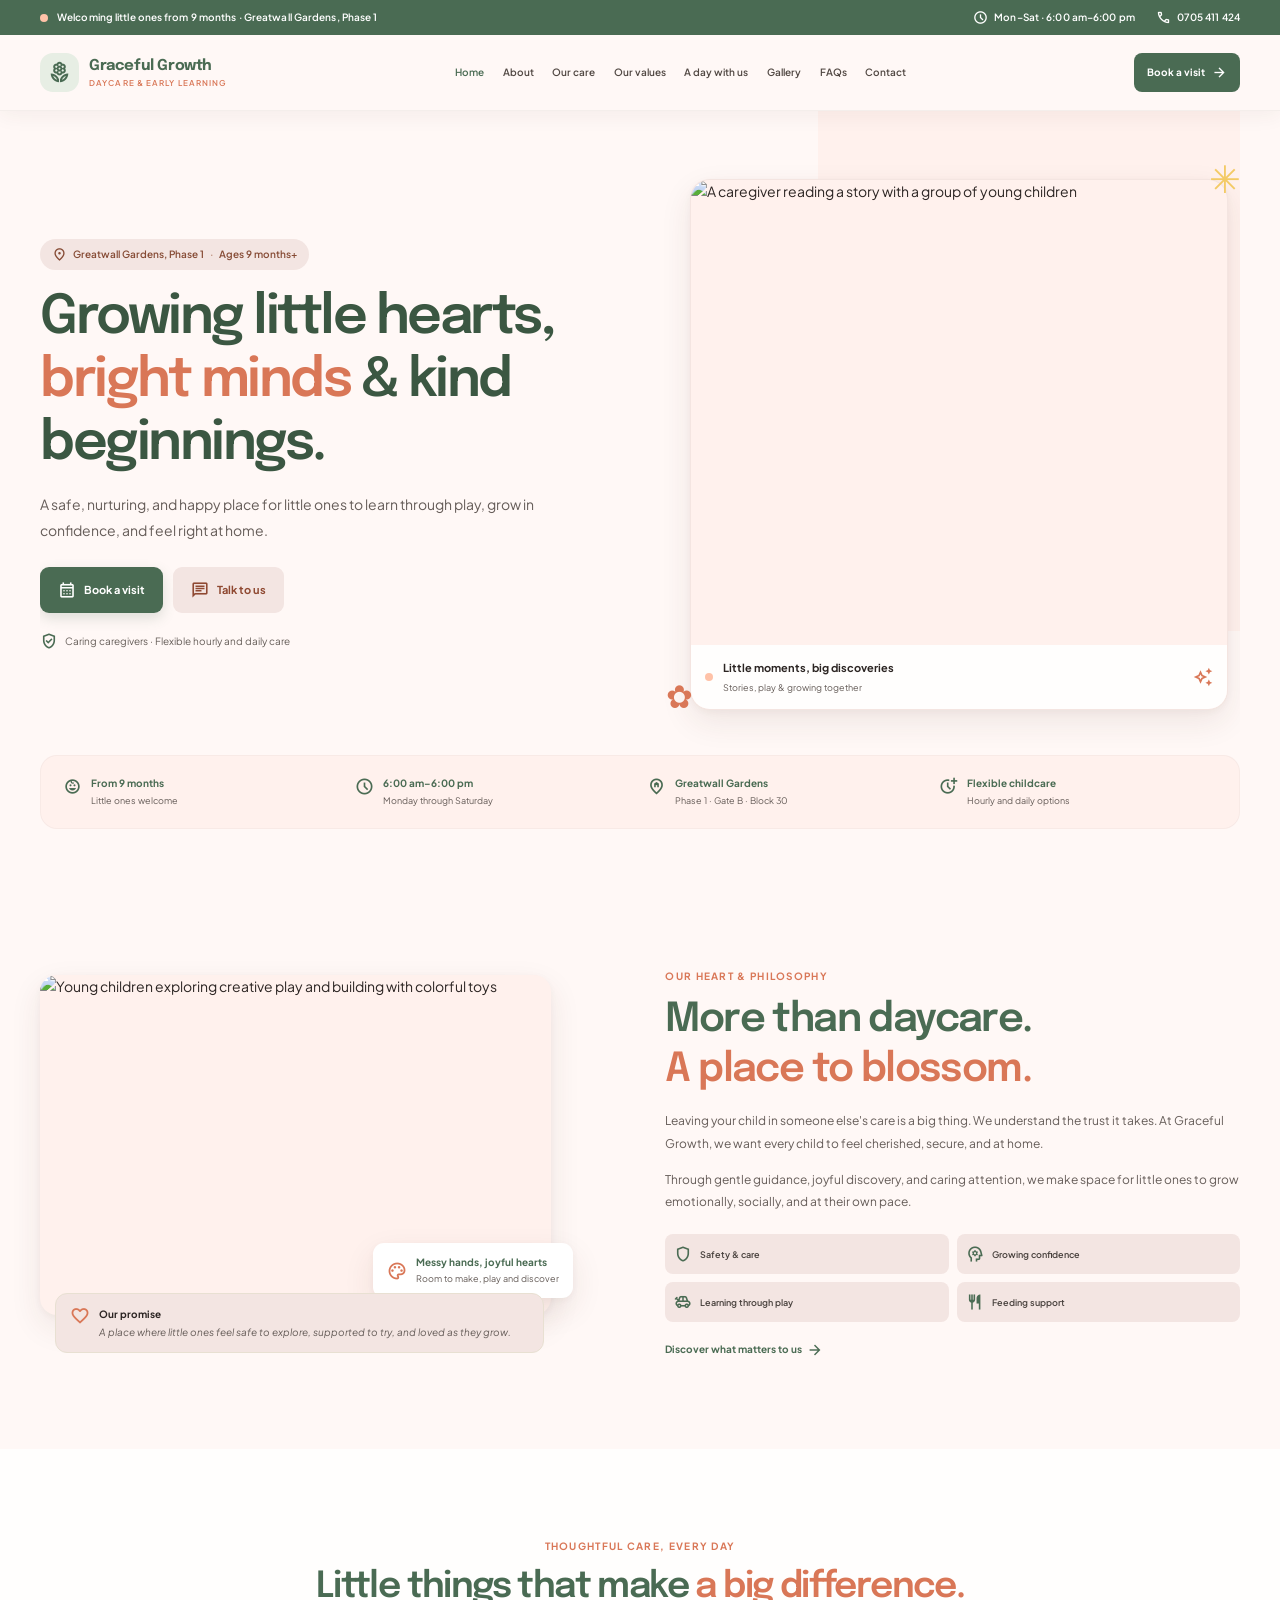
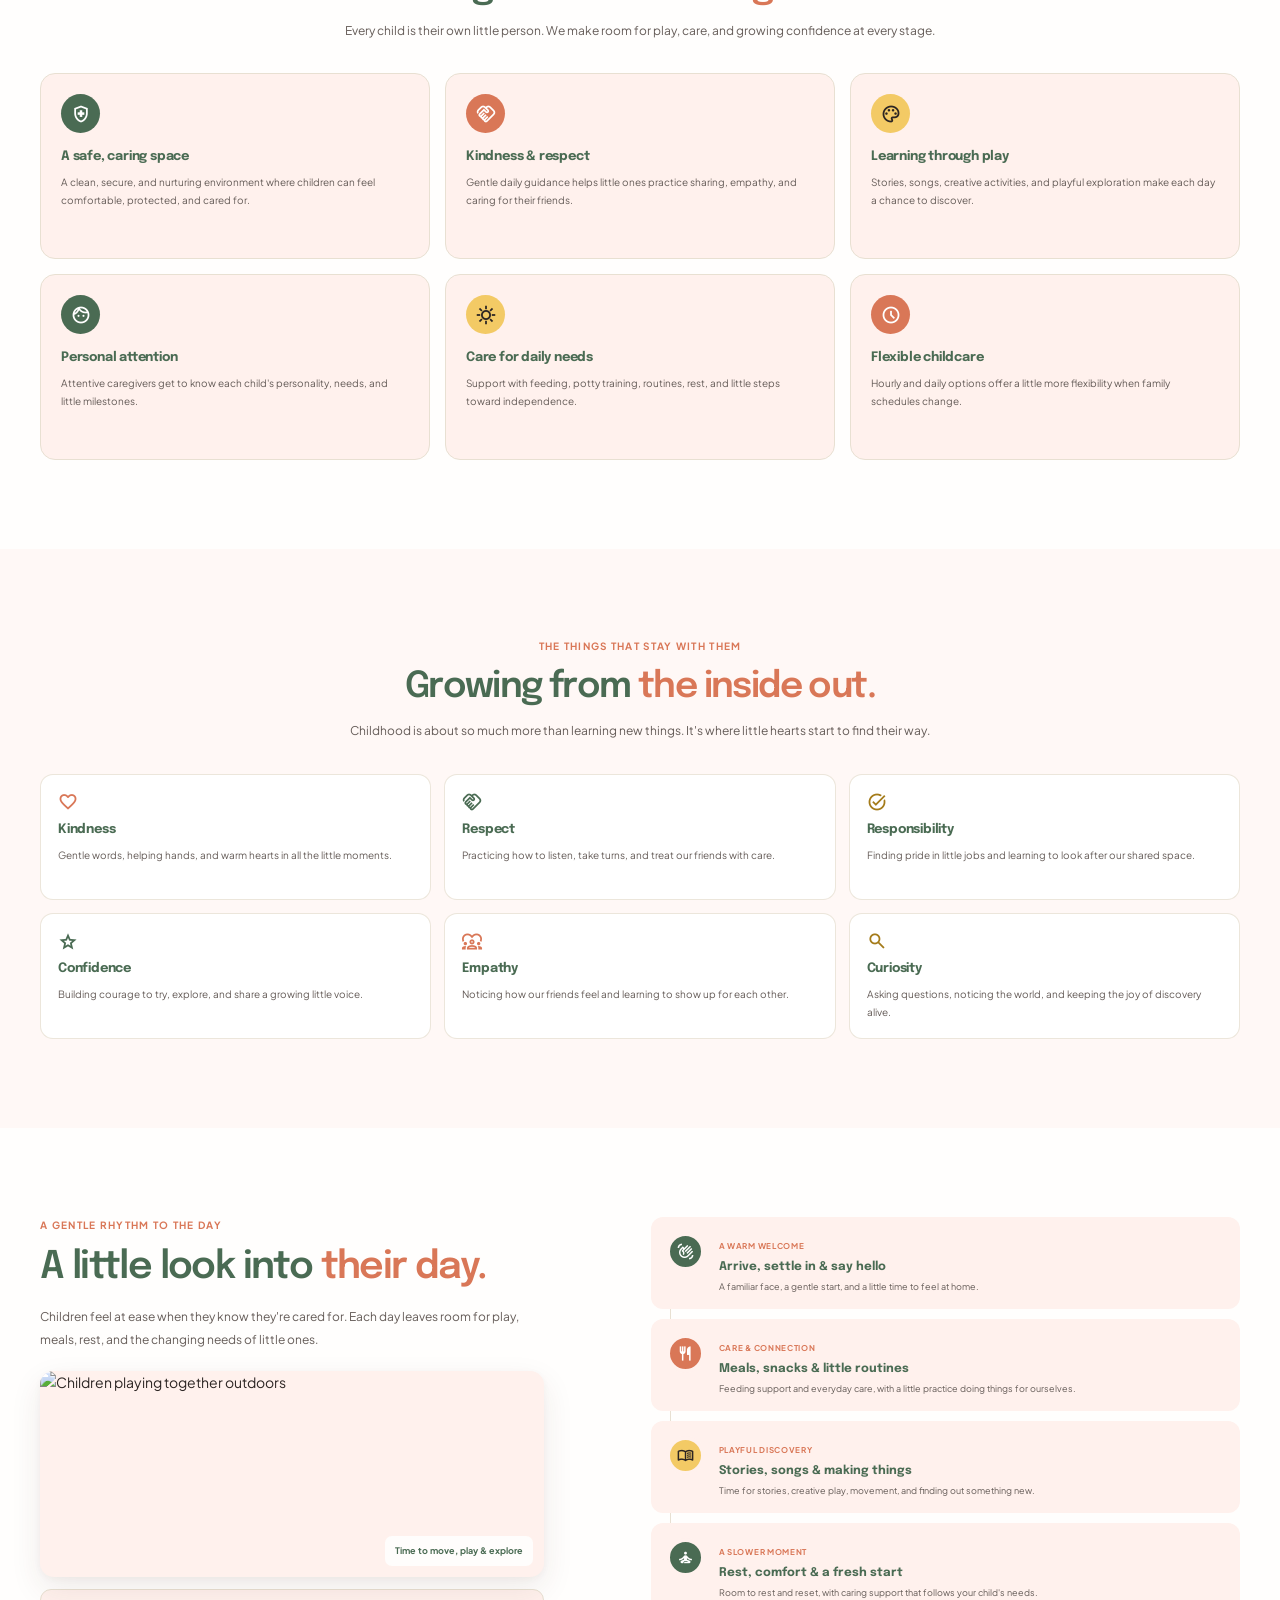
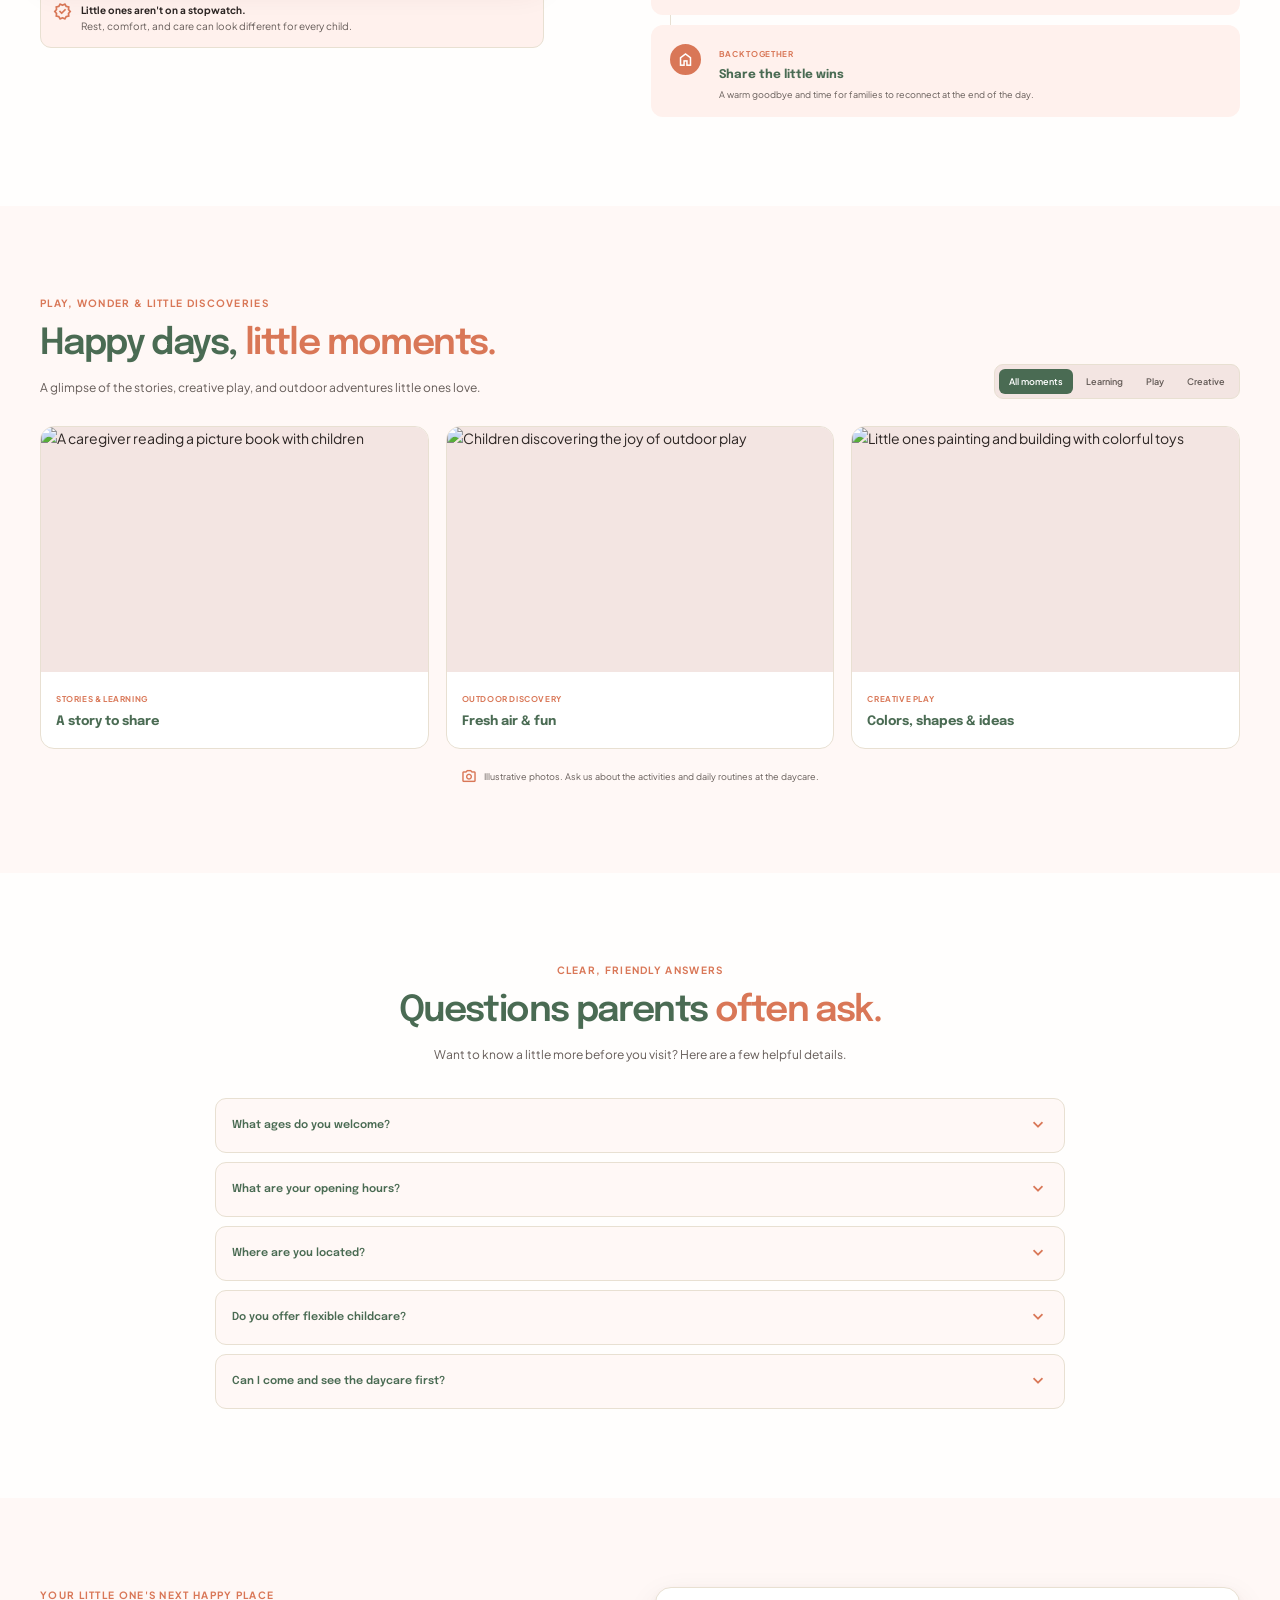
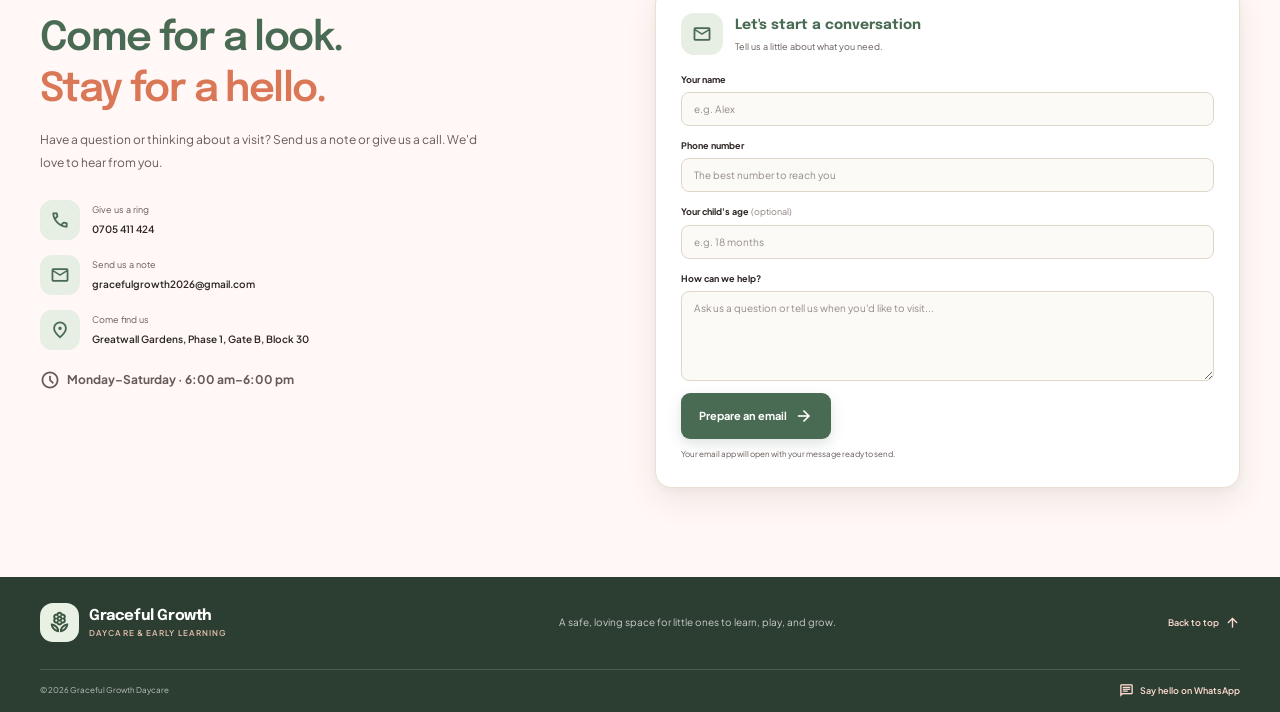
==== commit bdf9b8cd: "implemented stich design" ====
--- a/index.html
+++ b/index.html
@@ -2,139 +2,238 @@
 <html lang="en">
 <head>
     <meta charset="UTF-8">
-    <meta name="viewport" content="width=device-width, initial-scale=1.0">
-    <meta name="theme-color" content="#fffaf1">
-    <meta name="description" content="A safe, loving daycare in Greatwall Gardens, offering flexible childcare and a nurturing place for children aged 9 months and above to learn and grow.">
-    <title>Graceful Growth Daycare | A little care goes a long way</title>
+    <meta name="viewport" content="width=device-width, initial-scale=1">
+    <meta name="theme-color" content="#fff8f6">
+    <meta name="description" content="A safe, loving daycare at Greatwall Gardens, Phase 1. Graceful Growth welcomes children from 9 months and offers flexible childcare, Monday to Saturday.">
+    <title>Graceful Growth Daycare | Growing little hearts</title>
     <link rel="preconnect" href="https://fonts.googleapis.com">
     <link rel="preconnect" href="https://fonts.gstatic.com" crossorigin>
-    <link rel="preconnect" href="https://images.unsplash.com">
-    <link href="https://fonts.googleapis.com/css2?family=DM+Sans:wght@400;500;600;700&family=Manrope:wght@400;500;600;700;800&display=swap" rel="stylesheet">
-    <link rel="stylesheet" href="https://cdnjs.cloudflare.com/ajax/libs/font-awesome/6.4.0/css/all.min.css">
+    <link rel="preconnect" href="https://lh3.googleusercontent.com">
+    <link href="https://fonts.googleapis.com/css2?family=Epilogue:wght@500;600;700&family=Plus+Jakarta+Sans:wght@400;500;600;700&family=Material+Symbols+Outlined:wght,FILL@100..700,0..1&display=swap" rel="stylesheet">
     <link rel="stylesheet" href="style.css">
     <script src="script.js" defer></script>
 </head>
 <body>
     <a class="skip-link" href="#main">Skip to content</a>
     <header class="site-header" id="top">
-        <a class="brand" href="#home" aria-label="Graceful Growth Daycare home">
-            <span class="brand-mark" aria-hidden="true"><i class="fa-solid fa-seedling"></i></span>
-            <span class="brand-name">graceful<span>growth</span><small>DAYCARE &amp; EARLY LEARNING</small></span>
-        </a>
-        <button class="menu-toggle" type="button" aria-label="Open navigation menu" aria-expanded="false" aria-controls="site-nav">
-            <span></span><span></span>
-        </button>
-        <nav class="site-nav" id="site-nav" aria-label="Main navigation">
-            <a href="#about">Our story</a>
-            <a href="#care">Our care</a>
-            <a href="#day">A day with us</a>
-            <a href="#contact">Find us</a>
-            <a class="nav-cta" href="#contact">Come say hello <i class="fa-solid fa-arrow-right" aria-hidden="true"></i></a>
-        </nav>
+        <div class="announcement">
+            <div class="announcement-inner">
+                <p><span class="status-dot" aria-hidden="true"></span> Welcoming little ones from 9 months · Greatwall Gardens, Phase 1</p>
+                <div class="announcement-details">
+                    <span><span class="material-symbols-outlined" aria-hidden="true">schedule</span> Mon–Sat · 6:00 am–6:00 pm</span>
+                    <a href="tel:0705411424"><span class="material-symbols-outlined" aria-hidden="true">call</span> 0705 411 424</a>
+                </div>
+            </div>
+        </div>
+        <div class="navigation-bar">
+            <div class="navigation-inner">
+                <a class="brand" href="#home" aria-label="Graceful Growth Daycare home">
+                    <span class="brand-mark" aria-hidden="true"><span class="material-symbols-outlined">local_florist</span></span>
+                    <span class="brand-name">Graceful Growth<small>DAYCARE &amp; EARLY LEARNING</small></span>
+                </a>
+                <button class="menu-toggle" type="button" aria-label="Open navigation menu" aria-expanded="false" aria-controls="site-nav">
+                    <span></span><span></span><span></span>
+                </button>
+                <nav class="site-nav" id="site-nav" aria-label="Main navigation">
+                    <a class="nav-home" href="#home">Home</a>
+                    <a href="#about">About</a>
+                    <a href="#programs">Our care</a>
+                    <a href="#values">Our values</a>
+                    <a href="#routine">A day with us</a>
+                    <a href="#gallery">Gallery</a>
+                    <a href="#faqs">FAQs</a>
+                    <a href="#contact">Contact</a>
+                    <a class="nav-cta" href="#contact">Book a visit <span class="material-symbols-outlined" aria-hidden="true">arrow_forward</span></a>
+                </nav>
+                <a class="header-cta" href="#contact">Book a visit <span class="material-symbols-outlined" aria-hidden="true">arrow_forward</span></a>
+            </div>
+        </div>
     </header>
 
     <main id="main">
-        <section class="hero" id="home">
-            <div class="hero-copy">
-                <p class="eyebrow"><span class="eyebrow-dot"></span> A little care goes a long way</p>
-                <h1>Little beginnings.<br><span>Lovely big</span> futures.</h1>
-                <p class="hero-description">A safe, happy place for your little one to play, discover, and grow — with caring hands by their side every step of the way.</p>
-                <div class="hero-actions">
-                    <a class="button button-primary" href="#contact">Come visit us <i class="fa-solid fa-arrow-right" aria-hidden="true"></i></a>
-                    <a class="phone-link" href="tel:0705411424"><span class="phone-icon"><i class="fa-solid fa-phone" aria-hidden="true"></i></span><span>Rather call?<strong>0705 411 424</strong></span></a>
-                </div>
-                <div class="hero-note"><i class="fa-solid fa-heart" aria-hidden="true"></i> Welcoming little ones aged 9 months and up</div>
-            </div>
-            <div class="hero-art">
-                <div class="hero-photo"><img src="https://images.unsplash.com/photo-1503454537195-1dcabb73ffb9?auto=format&amp;fit=crop&amp;w=1200&amp;q=85" alt="A young child smiling outdoors" fetchpriority="high"></div>
-                <div class="photo-sticker"><span aria-hidden="true">✳</span><strong>Room to play.<br>Love to grow.</strong></div>
-                <div class="floating-note"><span class="floating-icon"><i class="fa-regular fa-clock" aria-hidden="true"></i></span><span>Here when you need us<strong>6 am – 6 pm</strong></span></div>
-                <span class="hero-sparkle sparkle-one" aria-hidden="true">✳</span>
-                <span class="hero-sparkle sparkle-two" aria-hidden="true">✿</span>
-            </div>
-        </section>
-
-        <div class="welcome-strip"><span>Small steps</span><i class="fa-solid fa-star" aria-hidden="true"></i><span>Big imaginations</span><i class="fa-solid fa-star" aria-hidden="true"></i><span>Happy little hearts</span><i class="fa-solid fa-star" aria-hidden="true"></i><span>Room to grow</span></div>
-
-        <section class="story section-pad" id="about">
-            <div class="story-image reveal">
-                <img src="https://images.unsplash.com/photo-1471286174890-9c112ffca5b4?auto=format&amp;fit=crop&amp;w=1000&amp;q=85" alt="A joyful moment shared with a little one" loading="lazy">
-                <div class="image-caption"><i class="fa-solid fa-heart" aria-hidden="true"></i> A second home for your little one</div>
-            </div>
-            <div class="story-copy reveal">
-                <p class="eyebrow">A warm welcome, every day</p>
-                <h2>Care that feels<br>like <span>family.</span></h2>
-                <p>Leaving your little one in someone else's care is a big thing. We get that. At Graceful Growth, children are welcomed into a safe, loving space where they can feel at home, make friends, and discover something new every day.</p>
-                <p>We care for children from 9 months old, with flexible hourly and daily options to make life a little easier for busy families.</p>
-                <a class="text-link" href="#contact">Get to know us <i class="fa-solid fa-arrow-right" aria-hidden="true"></i></a>
-            </div>
-        </section>
-
-        <section class="care section-pad" id="care">
-            <div class="section-heading reveal">
-                <p class="eyebrow">Lots of love in the little things</p>
-                <h2>Every day, a little more <span>confident.</span></h2>
-                <p>Thoughtful care and playful moments that help your child feel good, grow, and belong.</p>
-            </div>
-            <div class="care-grid">
-                <article class="care-card reveal"><span class="care-icon icon-peach"><i class="fa-solid fa-people-group" aria-hidden="true"></i></span><h3>Friends &amp; play</h3><p>Gentle, guided play gives little ones room to share, connect, and make their first friends.</p></article>
-                <article class="care-card reveal"><span class="care-icon icon-lilac"><i class="fa-solid fa-utensils" aria-hidden="true"></i></span><h3>Feeding support</h3><p>Patient help with feeding routines in a clean, caring, and hygienic environment.</p></article>
-                <article class="care-card reveal"><span class="care-icon icon-yellow"><i class="fa-solid fa-seedling" aria-hidden="true"></i></span><h3>Growing independence</h3><p>Encouraging, consistent support for potty training and all those little milestones.</p></article>
-                <article class="care-card reveal"><span class="care-icon icon-mint"><i class="fa-solid fa-heart" aria-hidden="true"></i></span><h3>Big feelings, gently held</h3><p>A steady, loving presence helps children build confidence and feel secure.</p></article>
-                <article class="care-card reveal"><span class="care-icon icon-blue"><i class="fa-solid fa-person-walking" aria-hidden="true"></i></span><h3>Move &amp; explore</h3><p>Safe opportunities to wiggle, walk, play, and practice new motor skills.</p></article>
-                <article class="care-card reveal"><span class="care-icon icon-rose"><i class="fa-solid fa-clock" aria-hidden="true"></i></span><h3>Care that fits your day</h3><p>Flexible hourly and daily options for busy schedules and the unexpected.</p></article>
-            </div>
-        </section>
-
-        <section class="day section-pad" id="day">
-            <div class="day-copy reveal">
-                <p class="eyebrow">A day full of little discoveries</p>
-                <h2>Safe, seen, and<br><span>free to be little.</span></h2>
-                <p>From a warm hello in the morning to stories, play, and new friendships, your child gets caring attention in a clean, secure space.</p>
-                <ul class="promise-list">
-                    <li><i class="fa-solid fa-circle-check" aria-hidden="true"></i> Loving, attentive caregivers</li>
-                    <li><i class="fa-solid fa-circle-check" aria-hidden="true"></i> Clean, secure surroundings</li>
-                    <li><i class="fa-solid fa-circle-check" aria-hidden="true"></i> Play that encourages learning</li>
-                    <li><i class="fa-solid fa-circle-check" aria-hidden="true"></i> Open Monday to Saturday, 6 am–6 pm</li>
-                </ul>
-                <a class="button button-light" href="#contact">Let's plan a visit <i class="fa-solid fa-arrow-right" aria-hidden="true"></i></a>
-            </div>
-            <div class="day-photo reveal"><img src="https://images.unsplash.com/photo-1502086223501-7ea6ecd79368?auto=format&amp;fit=crop&amp;w=1100&amp;q=85" alt="A child enjoying time outdoors" loading="lazy"><span class="day-photo-label">Happy hearts start here <i class="fa-solid fa-sparkles" aria-hidden="true"></i></span></div>
-        </section>
-
-        <section class="visit section-pad" id="contact">
-            <div class="visit-intro reveal">
-                <p class="eyebrow">We'd love to meet you</p>
-                <h2>Come for a look.<br><span>Stay for a hello.</span></h2>
-                <p>Questions, a visit, or just want to know if we're a good fit? Drop us a note or give us a call. We'd be happy to chat.</p>
-                <div class="contact-list">
-                    <a href="tel:0705411424"><span><i class="fa-solid fa-phone" aria-hidden="true"></i></span><span>Give us a ring<strong>0705 411 424</strong></span></a>
-                    <a href="mailto:gracefulgrowth2026@gmail.com"><span><i class="fa-solid fa-envelope" aria-hidden="true"></i></span><span>Send us a note<strong>gracefulgrowth2026@gmail.com</strong></span></a>
-                    <a href="https://www.google.com/maps/search/?api=1&amp;query=Greatwall+Gardens+Phase+1+Gate+B+Block+30" target="_blank" rel="noopener noreferrer"><span><i class="fa-solid fa-location-dot" aria-hidden="true"></i></span><span>Find our little corner<strong>Greatwall Gardens, Phase 1, Gate B, Block 30 <i class="fa-solid fa-arrow-up-right-from-square map-arrow" aria-hidden="true"></i></strong></span></a>
-                </div>
-                <p class="hours-note"><i class="fa-regular fa-clock" aria-hidden="true"></i> Monday–Saturday, 6:00 am–6:00 pm</p>
-            </div>
-            <form class="contact-form reveal" id="contact-form">
-                <div class="form-heading"><span class="form-icon"><i class="fa-regular fa-paper-plane" aria-hidden="true"></i></span><div><h3>Let's start a conversation</h3><p>Tell us a little about what you need.</p></div></div>
-                <label for="parent-name">Your name</label>
-                <input id="parent-name" name="name" type="text" placeholder="e.g. Alex" autocomplete="name" required>
-                <label for="parent-phone">Phone number</label>
-                <input id="parent-phone" name="phone" type="tel" placeholder="The best number to reach you" autocomplete="tel" required>
-                <label for="child-age">Your child's age <span>(optional)</span></label>
-                <input id="child-age" name="childAge" type="text" placeholder="e.g. 18 months">
-                <label for="parent-message">How can we help?</label>
-                <textarea id="parent-message" name="message" rows="4" placeholder="Ask us a question or tell us when you'd like to visit..." required></textarea>
-                <button class="button button-primary form-submit" type="submit">Write us an email <i class="fa-solid fa-arrow-right" aria-hidden="true"></i></button>
-                <p class="form-note" id="form-status" role="status" aria-live="polite">Your email app will open with your message ready to send.</p>
-            </form>
+        <section class="hero section-wrap" id="home">
+            <div class="hero-grid">
+                <div class="hero-copy">
+                    <p class="location-pill"><span class="material-symbols-outlined" aria-hidden="true">location_on</span> Greatwall Gardens, Phase 1 <span class="pill-divider">·</span> Ages 9 months+</p>
+                    <h1>Growing little hearts, <span>bright minds</span> &amp; kind beginnings.</h1>
+                    <p class="hero-description">A safe, nurturing, and happy place for little ones to learn through play, grow in confidence, and feel right at home.</p>
+                    <div class="hero-actions">
+                        <a class="button button-primary" href="#contact"><span class="material-symbols-outlined" aria-hidden="true">calendar_month</span> Book a visit</a>
+                        <a class="button button-secondary" href="https://wa.me/254705411424" target="_blank" rel="noopener noreferrer"><span class="material-symbols-outlined" aria-hidden="true">chat</span> Talk to us</a>
+                    </div>
+                    <p class="trust-note"><span class="material-symbols-outlined" aria-hidden="true">verified_user</span> Caring caregivers · Flexible hourly and daily care</p>
+                </div>
+                <div class="hero-showcase">
+                    <div class="hero-photo">
+                        <img src="https://lh3.googleusercontent.com/aida-public/[base64]" alt="A caregiver reading a story with a group of young children" fetchpriority="high">
+                        <div class="photo-label"><span class="photo-label-dot" aria-hidden="true"></span><span>Little moments, big discoveries<strong>Stories, play &amp; growing together</strong></span><span class="material-symbols-outlined" aria-hidden="true">auto_awesome</span></div>
+                    </div>
+                    <span class="hero-spark hero-spark-one" aria-hidden="true">✳</span>
+                    <span class="hero-spark hero-spark-two" aria-hidden="true">✿</span>
+                </div>
+            </div>
+            <div class="quick-facts" aria-label="Daycare highlights">
+                <div class="fact"><span class="material-symbols-outlined" aria-hidden="true">child_care</span><span>From 9 months<strong>Little ones welcome</strong></span></div>
+                <div class="fact"><span class="material-symbols-outlined" aria-hidden="true">schedule</span><span>6:00 am–6:00 pm<strong>Monday through Saturday</strong></span></div>
+                <div class="fact"><span class="material-symbols-outlined" aria-hidden="true">home_pin</span><span>Greatwall Gardens<strong>Phase 1 · Gate B · Block 30</strong></span></div>
+                <div class="fact"><span class="material-symbols-outlined" aria-hidden="true">more_time</span><span>Flexible childcare<strong>Hourly and daily options</strong></span></div>
+            </div>
+        </section>
+
+        <section class="about section-wrap section-pad" id="about">
+            <div class="about-visual reveal">
+                <div class="about-photo"><img src="https://lh3.googleusercontent.com/aida-public/[base64]" alt="Young children exploring creative play and building with colorful toys" loading="lazy"></div>
+                <div class="photo-caption"><span class="material-symbols-outlined" aria-hidden="true">palette</span><span>Messy hands, joyful hearts<strong>Room to make, play and discover</strong></span></div>
+                <div class="promise-card"><span class="material-symbols-outlined" aria-hidden="true">favorite</span><p><strong>Our promise</strong> A place where little ones feel safe to explore, supported to try, and loved as they grow.</p></div>
+            </div>
+            <div class="about-copy reveal">
+                <p class="eyebrow">Our heart &amp; philosophy</p>
+                <h2>More than daycare.<br><span>A place to blossom.</span></h2>
+                <p>Leaving your child in someone else's care is a big thing. We understand the trust it takes. At Graceful Growth, we want every child to feel cherished, secure, and at home.</p>
+                <p>Through gentle guidance, joyful discovery, and caring attention, we make space for little ones to grow emotionally, socially, and at their own pace.</p>
+                <div class="pillars">
+                    <div><span class="material-symbols-outlined" aria-hidden="true">shield</span> Safety &amp; care</div>
+                    <div><span class="material-symbols-outlined" aria-hidden="true">psychology</span> Growing confidence</div>
+                    <div><span class="material-symbols-outlined" aria-hidden="true">toys</span> Learning through play</div>
+                    <div><span class="material-symbols-outlined" aria-hidden="true">restaurant</span> Feeding support</div>
+                </div>
+                <a class="text-link" href="#values">Discover what matters to us <span class="material-symbols-outlined" aria-hidden="true">arrow_forward</span></a>
+            </div>
+        </section>
+
+        <section class="care-section section-pad" id="programs">
+            <div class="section-wrap">
+                <div class="section-heading reveal">
+                    <p class="eyebrow">Thoughtful care, every day</p>
+                    <h2>Little things that make <span>a big difference.</span></h2>
+                    <p>Every child is their own little person. We make room for play, care, and growing confidence at every stage.</p>
+                </div>
+                <div class="care-grid">
+                    <article class="care-card reveal"><span class="care-icon icon-green"><span class="material-symbols-outlined" aria-hidden="true">health_and_safety</span></span><h3>A safe, caring space</h3><p>A clean, secure, and nurturing environment where children can feel comfortable, protected, and cared for.</p></article>
+                    <article class="care-card reveal"><span class="care-icon icon-peach"><span class="material-symbols-outlined" aria-hidden="true">handshake</span></span><h3>Kindness &amp; respect</h3><p>Gentle daily guidance helps little ones practice sharing, empathy, and caring for their friends.</p></article>
+                    <article class="care-card reveal"><span class="care-icon icon-gold"><span class="material-symbols-outlined" aria-hidden="true">palette</span></span><h3>Learning through play</h3><p>Stories, songs, creative activities, and playful exploration make each day a chance to discover.</p></article>
+                    <article class="care-card reveal"><span class="care-icon icon-green"><span class="material-symbols-outlined" aria-hidden="true">face</span></span><h3>Personal attention</h3><p>Attentive caregivers get to know each child's personality, needs, and little milestones.</p></article>
+                    <article class="care-card reveal"><span class="care-icon icon-gold"><span class="material-symbols-outlined" aria-hidden="true">sunny</span></span><h3>Care for daily needs</h3><p>Support with feeding, potty training, routines, rest, and little steps toward independence.</p></article>
+                    <article class="care-card reveal"><span class="care-icon icon-peach"><span class="material-symbols-outlined" aria-hidden="true">schedule</span></span><h3>Flexible childcare</h3><p>Hourly and daily options offer a little more flexibility when family schedules change.</p></article>
+                </div>
+            </div>
+        </section>
+
+        <section class="values-section section-pad" id="values">
+            <div class="section-wrap">
+                <div class="section-heading reveal">
+                    <p class="eyebrow">The things that stay with them</p>
+                    <h2>Growing from <span>the inside out.</span></h2>
+                    <p>Childhood is about so much more than learning new things. It's where little hearts start to find their way.</p>
+                </div>
+                <div class="values-grid">
+                    <article class="value-card reveal"><span class="material-symbols-outlined value-peach" aria-hidden="true">favorite</span><h3>Kindness</h3><p>Gentle words, helping hands, and warm hearts in all the little moments.</p></article>
+                    <article class="value-card reveal"><span class="material-symbols-outlined value-green" aria-hidden="true">handshake</span><h3>Respect</h3><p>Practicing how to listen, take turns, and treat our friends with care.</p></article>
+                    <article class="value-card reveal"><span class="material-symbols-outlined value-gold" aria-hidden="true">task_alt</span><h3>Responsibility</h3><p>Finding pride in little jobs and learning to look after our shared space.</p></article>
+                    <article class="value-card reveal"><span class="material-symbols-outlined value-green" aria-hidden="true">star</span><h3>Confidence</h3><p>Building courage to try, explore, and share a growing little voice.</p></article>
+                    <article class="value-card reveal"><span class="material-symbols-outlined value-peach" aria-hidden="true">diversity_1</span><h3>Empathy</h3><p>Noticing how our friends feel and learning to show up for each other.</p></article>
+                    <article class="value-card reveal"><span class="material-symbols-outlined value-gold" aria-hidden="true">search</span><h3>Curiosity</h3><p>Asking questions, noticing the world, and keeping the joy of discovery alive.</p></article>
+                </div>
+            </div>
+        </section>
+
+        <section class="routine-section section-pad" id="routine">
+            <div class="section-wrap routine-layout">
+                <div class="routine-intro reveal">
+                    <p class="eyebrow">A gentle rhythm to the day</p>
+                    <h2>A little look into <span>their day.</span></h2>
+                    <p>Children feel at ease when they know they're cared for. Each day leaves room for play, meals, rest, and the changing needs of little ones.</p>
+                    <div class="routine-photo"><img src="https://lh3.googleusercontent.com/aida-public/[base64]" alt="Children playing together outdoors" loading="lazy"><span>Time to move, play &amp; explore</span></div>
+                    <div class="individual-note"><span class="material-symbols-outlined" aria-hidden="true">verified</span><p><strong>Little ones aren't on a stopwatch.</strong> Rest, comfort, and care can look different for every child.</p></div>
+                </div>
+                <div class="routine-timeline">
+                    <article class="routine-item reveal"><span class="routine-dot routine-green"><span class="material-symbols-outlined" aria-hidden="true">waving_hand</span></span><div><span class="routine-tag">A warm welcome</span><h3>Arrive, settle in &amp; say hello</h3><p>A familiar face, a gentle start, and a little time to feel at home.</p></div></article>
+                    <article class="routine-item reveal"><span class="routine-dot routine-peach"><span class="material-symbols-outlined" aria-hidden="true">restaurant</span></span><div><span class="routine-tag">Care &amp; connection</span><h3>Meals, snacks &amp; little routines</h3><p>Feeding support and everyday care, with a little practice doing things for ourselves.</p></div></article>
+                    <article class="routine-item reveal"><span class="routine-dot routine-gold"><span class="material-symbols-outlined" aria-hidden="true">menu_book</span></span><div><span class="routine-tag">Playful discovery</span><h3>Stories, songs &amp; making things</h3><p>Time for stories, creative play, movement, and finding out something new.</p></div></article>
+                    <article class="routine-item reveal"><span class="routine-dot routine-green"><span class="material-symbols-outlined" aria-hidden="true">self_improvement</span></span><div><span class="routine-tag">A slower moment</span><h3>Rest, comfort &amp; a fresh start</h3><p>Room to rest and reset, with caring support that follows your child's needs.</p></div></article>
+                    <article class="routine-item reveal"><span class="routine-dot routine-peach"><span class="material-symbols-outlined" aria-hidden="true">home</span></span><div><span class="routine-tag">Back together</span><h3>Share the little wins</h3><p>A warm goodbye and time for families to reconnect at the end of the day.</p></div></article>
+                </div>
+            </div>
+        </section>
+
+        <section class="gallery-section section-pad" id="gallery">
+            <div class="section-wrap">
+                <div class="gallery-heading reveal">
+                    <div class="section-heading">
+                        <p class="eyebrow">Play, wonder &amp; little discoveries</p>
+                        <h2>Happy days, <span>little moments.</span></h2>
+                        <p>A glimpse of the stories, creative play, and outdoor adventures little ones love.</p>
+                    </div>
+                    <div class="gallery-filters" role="group" aria-label="Filter gallery photos">
+                        <button class="filter-button is-active" type="button" data-filter="all" aria-pressed="true">All moments</button>
+                        <button class="filter-button" type="button" data-filter="learning" aria-pressed="false">Learning</button>
+                        <button class="filter-button" type="button" data-filter="play" aria-pressed="false">Play</button>
+                        <button class="filter-button" type="button" data-filter="creative" aria-pressed="false">Creative</button>
+                    </div>
+                </div>
+                <div class="gallery-grid">
+                    <article class="gallery-card reveal" data-category="learning"><div class="gallery-image"><img src="https://lh3.googleusercontent.com/aida-public/[base64]" alt="A caregiver reading a picture book with children" loading="lazy"></div><div class="gallery-caption"><span>Stories &amp; learning</span><h3>A story to share</h3></div></article>
+                    <article class="gallery-card reveal" data-category="play"><div class="gallery-image"><img src="https://lh3.googleusercontent.com/aida-public/[base64]" alt="Children discovering the joy of outdoor play" loading="lazy"></div><div class="gallery-caption"><span>Outdoor discovery</span><h3>Fresh air &amp; fun</h3></div></article>
+                    <article class="gallery-card reveal" data-category="creative"><div class="gallery-image"><img src="https://lh3.googleusercontent.com/aida-public/[base64]" alt="Little ones painting and building with colorful toys" loading="lazy"></div><div class="gallery-caption"><span>Creative play</span><h3>Colors, shapes &amp; ideas</h3></div></article>
+                </div>
+                <p class="gallery-note"><span class="material-symbols-outlined" aria-hidden="true">photo_camera</span> Illustrative photos. Ask us about the activities and daily routines at the daycare.</p>
+            </div>
+        </section>
+
+        <section class="faq-section section-pad" id="faqs">
+            <div class="faq-wrap">
+                <div class="section-heading reveal">
+                    <p class="eyebrow">Clear, friendly answers</p>
+                    <h2>Questions parents <span>often ask.</span></h2>
+                    <p>Want to know a little more before you visit? Here are a few helpful details.</p>
+                </div>
+                <div class="faq-list">
+                    <details class="faq-item reveal"><summary>What ages do you welcome?<span class="material-symbols-outlined" aria-hidden="true">expand_more</span></summary><p>We welcome children from 9 months and above. Get in touch to talk through your child's needs and the care options available.</p></details>
+                    <details class="faq-item reveal"><summary>What are your opening hours?<span class="material-symbols-outlined" aria-hidden="true">expand_more</span></summary><p>We are open Monday to Saturday, from 6:00 am to 6:00 pm.</p></details>
+                    <details class="faq-item reveal"><summary>Where are you located?<span class="material-symbols-outlined" aria-hidden="true">expand_more</span></summary><p>You'll find us at Greatwall Gardens, Phase 1, Gate B, Block 30.</p></details>
+                    <details class="faq-item reveal"><summary>Do you offer flexible childcare?<span class="material-symbols-outlined" aria-hidden="true">expand_more</span></summary><p>We offer hourly and daily childcare options. Call or email us to discuss your schedule and what might work for your family.</p></details>
+                    <details class="faq-item reveal"><summary>Can I come and see the daycare first?<span class="material-symbols-outlined" aria-hidden="true">expand_more</span></summary><p>Of course. Get in touch by phone or email to arrange a visit and ask us anything you'd like to know.</p></details>
+                </div>
+            </div>
+        </section>
+
+        <section class="contact-section section-pad" id="contact">
+            <div class="section-wrap contact-layout">
+                <div class="contact-copy reveal">
+                    <p class="eyebrow">Your little one's next happy place</p>
+                    <h2>Come for a look.<br><span>Stay for a hello.</span></h2>
+                    <p>Have a question or thinking about a visit? Send us a note or give us a call. We'd love to hear from you.</p>
+                    <div class="contact-details">
+                        <a href="tel:0705411424"><span class="contact-icon"><span class="material-symbols-outlined" aria-hidden="true">call</span></span><span>Give us a ring<strong>0705 411 424</strong></span></a>
+                        <a href="mailto:gracefulgrowth2026@gmail.com"><span class="contact-icon"><span class="material-symbols-outlined" aria-hidden="true">mail</span></span><span>Send us a note<strong>gracefulgrowth2026@gmail.com</strong></span></a>
+                        <a href="https://www.google.com/maps/search/?api=1&amp;query=Greatwall+Gardens+Phase+1+Gate+B+Block+30" target="_blank" rel="noopener noreferrer"><span class="contact-icon"><span class="material-symbols-outlined" aria-hidden="true">location_on</span></span><span>Come find us<strong>Greatwall Gardens, Phase 1, Gate B, Block 30</strong></span></a>
+                    </div>
+                    <p class="contact-hours"><span class="material-symbols-outlined" aria-hidden="true">schedule</span> Monday–Saturday · 6:00 am–6:00 pm</p>
+                </div>
+                <form class="contact-form reveal" id="contact-form">
+                    <div class="form-heading"><span class="form-icon material-symbols-outlined" aria-hidden="true">mail</span><div><h3>Let's start a conversation</h3><p>Tell us a little about what you need.</p></div></div>
+                    <label for="parent-name">Your name</label>
+                    <input id="parent-name" name="name" type="text" placeholder="e.g. Alex" autocomplete="name" required>
+                    <label for="parent-phone">Phone number</label>
+                    <input id="parent-phone" name="phone" type="tel" placeholder="The best number to reach you" autocomplete="tel" required>
+                    <label for="child-age">Your child's age <span>(optional)</span></label>
+                    <input id="child-age" name="childAge" type="text" placeholder="e.g. 18 months">
+                    <label for="parent-message">How can we help?</label>
+                    <textarea id="parent-message" name="message" rows="4" placeholder="Ask us a question or tell us when you'd like to visit..." required></textarea>
+                    <button class="button button-primary form-submit" type="submit">Prepare an email <span class="material-symbols-outlined" aria-hidden="true">arrow_forward</span></button>
+                    <p class="form-note" id="form-status" role="status" aria-live="polite">Your email app will open with your message ready to send.</p>
+                </form>
+            </div>
         </section>
     </main>
 
     <footer class="site-footer">
-        <a class="brand footer-brand" href="#home" aria-label="Graceful Growth Daycare home"><span class="brand-mark" aria-hidden="true"><i class="fa-solid fa-seedling"></i></span><span class="brand-name">graceful<span>growth</span><small>DAYCARE &amp; EARLY LEARNING</small></span></a>
-        <p>A safe, loving space for your little one to learn and grow.</p>
-        <a class="footer-top" href="#top">Back to top <i class="fa-solid fa-arrow-up" aria-hidden="true"></i></a>
-        <div class="footer-bottom"><span>&copy; <span id="current-year">2026</span> Graceful Growth Daycare. Made with <i class="fa-solid fa-heart" aria-label="love"></i>.</span><a href="https://wa.me/254705411424" target="_blank" rel="noopener noreferrer"><i class="fa-brands fa-whatsapp" aria-hidden="true"></i> Chat on WhatsApp</a></div>
+        <div class="footer-main section-wrap">
+            <a class="brand footer-brand" href="#home" aria-label="Graceful Growth Daycare home"><span class="brand-mark" aria-hidden="true"><span class="material-symbols-outlined">local_florist</span></span><span class="brand-name">Graceful Growth<small>DAYCARE &amp; EARLY LEARNING</small></span></a>
+            <p>A safe, loving space for little ones to learn, play, and grow.</p>
+            <a class="footer-top" href="#top">Back to top <span class="material-symbols-outlined" aria-hidden="true">arrow_upward</span></a>
+        </div>
+        <div class="footer-bottom section-wrap"><span>© <span id="current-year">2026</span> Graceful Growth Daycare</span><a href="https://wa.me/254705411424" target="_blank" rel="noopener noreferrer"><span class="material-symbols-outlined" aria-hidden="true">chat</span> Say hello on WhatsApp</a></div>
     </footer>
 </body>
 </html>
--- a/style.css
+++ b/style.css
@@ -1,18 +1,22 @@
 :root {
     color-scheme: light;
-    --ink: #27372f;
-    --muted: #68766d;
-    --green: #47785c;
-    --green-dark: #345e47;
-    --cream: #fffaf1;
-    --paper: #fffdf8;
-    --yellow: #f5ce70;
-    --peach: #f4c2a7;
-    --line: #e9e7dc;
-    --serif: "Manrope", sans-serif;
-    --sans: "DM Sans", sans-serif;
-    --radius: 24px;
-    --shadow: 0 18px 55px rgba(44, 62, 49, 0.1);
+    --canvas: #fff8f6;
+    --white: #fffefd;
+    --sand: #fff1ed;
+    --sand-deep: #f3e5e2;
+    --ink: #2c2523;
+    --muted: #655c58;
+    --green: #4a6b53;
+    --green-deep: #3b5742;
+    --green-soft: #e7eee4;
+    --green-pale: #c7ecce;
+    --terracotta: #d97757;
+    --terracotta-soft: #ffebe2;
+    --honey: #f3ca65;
+    --line: #e8e0d2;
+    --serif: "Epilogue", sans-serif;
+    --sans: "Plus Jakarta Sans", sans-serif;
+    --shadow: 0 12px 32px rgba(74, 43, 35, 0.09), 0 2px 7px rgba(74, 43, 35, 0.04);
 }
 
 * {
@@ -21,15 +25,15 @@
 
 html {
     scroll-behavior: smooth;
-    scroll-padding-top: 100px;
+    scroll-padding-top: 120px;
 }
 
 body {
     margin: 0;
     color: var(--ink);
-    background: var(--paper);
+    background: var(--canvas);
     font-family: var(--sans);
-    font-size: 16px;
+    font-size: 14px;
     line-height: 1.7;
     -webkit-font-smoothing: antialiased;
 }
@@ -62,9 +66,24 @@
     font-size: inherit;
 }
 
+.material-symbols-outlined {
+    font-family: "Material Symbols Outlined";
+    font-weight: normal;
+    font-style: normal;
+    font-size: 20px;
+    line-height: 1;
+    letter-spacing: normal;
+    text-transform: none;
+    white-space: nowrap;
+    direction: ltr;
+    -webkit-font-feature-settings: "liga";
+    -webkit-font-smoothing: antialiased;
+    font-variation-settings: "FILL" 0, "wght" 450, "GRAD" 0, "opsz" 24;
+}
+
 ::selection {
     color: var(--ink);
-    background: #f6dfa1;
+    background: #ffdbd0;
 }
 
 .skip-link {
@@ -74,121 +93,211 @@
     left: 12px;
     padding: 10px 16px;
     transform: translateY(-160%);
-    border-radius: 10px;
+    border-radius: 9px;
     color: white;
-    background: var(--green-dark);
+    background: var(--green-deep);
 }
 
 .skip-link:focus {
     transform: translateY(0);
+}
+
+.section-wrap {
+    width: min(100% - 48px, 1200px);
+    margin-right: auto;
+    margin-left: auto;
 }
 
 .site-header {
     position: sticky;
     z-index: 1000;
     top: 0;
-    display: flex;
-    min-height: 82px;
+    background: rgba(255, 248, 246, 0.97);
+    box-shadow: 0 4px 20px rgba(74, 43, 35, 0.06);
+    backdrop-filter: blur(14px);
+}
+
+.site-header.is-scrolled {
+    box-shadow: 0 8px 24px rgba(44, 37, 35, 0.1);
+}
+
+.announcement {
+    min-height: 35px;
+    color: white;
+    background: var(--green);
+}
+
+.announcement-inner {
+    display: flex;
+    width: min(100% - 48px, 1200px);
+    min-height: 35px;
     align-items: center;
     justify-content: space-between;
-    padding: 0 max(6.5%, calc((100% - 1240px) / 2));
-    border-bottom: 1px solid rgba(39, 55, 47, 0.06);
-    background: rgba(255, 253, 248, 0.95);
-    backdrop-filter: blur(14px);
-    transition: box-shadow 180ms ease;
-}
-
-.site-header.is-scrolled {
-    box-shadow: 0 8px 24px rgba(39, 55, 47, 0.08);
+    gap: 18px;
+    margin: 0 auto;
+    font-size: 10px;
+    font-weight: 600;
+    letter-spacing: 0.01em;
+}
+
+.announcement-inner p {
+    display: flex;
+    align-items: center;
+    gap: 9px;
+    margin: 0;
+}
+
+.status-dot,
+.photo-label-dot {
+    width: 8px;
+    height: 8px;
+    flex: 0 0 8px;
+    border-radius: 50%;
+    background: #ffc2a8;
+}
+
+.announcement-details {
+    display: flex;
+    flex: 0 0 auto;
+    align-items: center;
+    gap: 21px;
+}
+
+.announcement-details > span,
+.announcement-details > a {
+    display: inline-flex;
+    align-items: center;
+    gap: 6px;
+}
+
+.announcement-details .material-symbols-outlined {
+    font-size: 15px;
+}
+
+.announcement-details a:hover {
+    color: #ffdbd0;
+}
+
+.navigation-bar {
+    height: 76px;
+    border-bottom: 1px solid rgba(44, 37, 35, 0.05);
+}
+
+.navigation-inner {
+    display: flex;
+    width: min(100% - 48px, 1200px);
+    height: 100%;
+    align-items: center;
+    justify-content: space-between;
+    gap: 22px;
+    margin: 0 auto;
 }
 
 .brand {
     display: inline-flex;
+    flex: 0 0 auto;
     align-items: center;
     gap: 10px;
 }
 
 .brand-mark {
     display: grid;
-    width: 43px;
-    height: 43px;
+    width: 39px;
+    height: 39px;
     place-items: center;
-    border-radius: 15px;
-    color: var(--green-dark);
-    background: #e8f0df;
-    font-size: 21px;
-    transform: rotate(-7deg);
+    border-radius: 13px;
+    color: var(--green);
+    background: var(--green-soft);
+}
+
+.brand-mark .material-symbols-outlined {
+    font-size: 23px;
 }
 
 .brand-name {
-    color: var(--ink);
+    color: var(--green);
     font-family: var(--serif);
-    font-size: 17px;
-    font-weight: 800;
-    letter-spacing: -0.9px;
-    line-height: 1.15;
-}
-
-.brand-name > span {
-    color: var(--green);
+    font-size: 15px;
+    font-weight: 700;
+    letter-spacing: -0.4px;
+    line-height: 1.3;
 }
 
 .brand-name small {
     display: block;
-    margin-top: 4px;
-    color: var(--muted);
+    margin-top: 1px;
+    color: var(--terracotta);
     font-family: var(--sans);
     font-size: 8px;
-    font-weight: 700;
-    letter-spacing: 1.35px;
+    font-weight: 600;
+    letter-spacing: 1.1px;
 }
 
 .site-nav {
     display: flex;
     align-items: center;
-    gap: clamp(20px, 3vw, 39px);
+    gap: clamp(12px, 1.45vw, 20px);
 }
 
 .site-nav > a {
-    color: #4c5b51;
-    font-size: 13px;
+    color: #514843;
+    font-size: 10px;
     font-weight: 600;
+    white-space: nowrap;
     transition: color 160ms ease;
 }
 
 .site-nav > a:hover,
-.site-nav > a:focus-visible {
-    color: var(--green);
-}
-
-.site-nav .nav-cta {
+.site-nav > a:focus-visible,
+.site-nav > .nav-home {
+    color: var(--green);
+}
+
+.site-nav .nav-cta,
+.header-cta {
     display: inline-flex;
-    align-items: center;
-    gap: 10px;
-    padding: 12px 17px;
-    border-radius: 999px;
+    min-height: 39px;
+    align-items: center;
+    justify-content: center;
+    gap: 7px;
+    padding: 8px 13px;
+    border-radius: 8px;
     color: white;
     background: var(--green);
+    font-size: 10px;
+    font-weight: 700;
+    white-space: nowrap;
+    transition: background 160ms ease, transform 160ms ease;
 }
 
 .site-nav .nav-cta:hover,
-.site-nav .nav-cta:focus-visible {
+.header-cta:hover {
+    transform: translateY(-1px);
     color: white;
-    background: var(--green-dark);
+    background: var(--green-deep);
+}
+
+.site-nav .nav-cta .material-symbols-outlined,
+.header-cta .material-symbols-outlined {
+    font-size: 15px;
+}
+
+.site-nav .nav-cta {
+    display: none;
 }
 
 .menu-toggle {
     display: none;
-    width: 44px;
-    height: 44px;
+    width: 42px;
+    height: 42px;
     align-items: center;
     justify-content: center;
     flex-direction: column;
-    gap: 6px;
+    gap: 5px;
     border: 1px solid var(--line);
-    border-radius: 14px;
-    color: var(--ink);
-    background: var(--paper);
+    border-radius: 10px;
+    color: var(--green);
+    background: var(--white);
     cursor: pointer;
 }
 
@@ -197,66 +306,70 @@
     height: 2px;
     border-radius: 5px;
     background: currentColor;
-    transition: transform 180ms ease;
+    transition: transform 180ms ease, opacity 180ms ease;
 }
 
 .menu-toggle[aria-expanded="true"] span:first-child {
-    transform: translateY(4px) rotate(45deg);
+    transform: translateY(7px) rotate(45deg);
+}
+
+.menu-toggle[aria-expanded="true"] span:nth-child(2) {
+    opacity: 0;
 }
 
 .menu-toggle[aria-expanded="true"] span:last-child {
-    transform: translateY(-4px) rotate(-45deg);
+    transform: translateY(-7px) rotate(-45deg);
 }
 
 .hero {
     position: relative;
-    display: grid;
-    max-width: 1440px;
-    min-height: 610px;
-    grid-template-columns: 1fr 0.93fr;
-    align-items: center;
-    gap: 6%;
     overflow: hidden;
-    margin: 0 auto;
-    padding: 80px 9% 96px;
-    background: var(--cream);
+    padding-top: 56px;
+    padding-bottom: 50px;
 }
 
 .hero::before {
     position: absolute;
-    top: -160px;
-    left: 39%;
-    width: 390px;
-    height: 390px;
-    border: 1px solid rgba(71, 120, 92, 0.1);
-    border-radius: 50%;
+    z-index: -1;
+    top: 0;
+    right: -9vw;
+    width: 42vw;
+    height: 520px;
+    border-radius: 0 0 0 47%;
+    background: #fff1ed;
     content: "";
 }
 
-.hero-copy,
-.hero-art {
-    position: relative;
-    z-index: 1;
-}
-
-.eyebrow {
-    display: flex;
-    align-items: center;
-    gap: 10px;
-    margin: 0 0 17px;
-    color: var(--green);
-    font-size: 11px;
-    font-weight: 700;
-    letter-spacing: 1.7px;
-    text-transform: uppercase;
-}
-
-.eyebrow-dot {
-    width: 8px;
-    height: 8px;
-    border-radius: 50%;
-    background: #e7ae50;
-    box-shadow: 0 0 0 4px rgba(231, 174, 80, 0.17);
+.hero-grid {
+    display: grid;
+    grid-template-columns: 1fr 1fr;
+    align-items: center;
+    gap: clamp(38px, 6vw, 82px);
+}
+
+.hero-copy {
+    padding: 22px 0;
+}
+
+.location-pill {
+    display: inline-flex;
+    align-items: center;
+    gap: 6px;
+    margin: 0 0 18px;
+    padding: 7px 12px;
+    border-radius: 999px;
+    color: #864b35;
+    background: #f3e5e2;
+    font-size: 10px;
+    font-weight: 600;
+}
+
+.location-pill .material-symbols-outlined {
+    font-size: 15px;
+}
+
+.pill-divider {
+    color: #ba8b79;
 }
 
 h1,
@@ -273,651 +386,962 @@
 }
 
 .hero h1 {
-    margin-bottom: 20px;
-    font-size: clamp(44px, 5.1vw, 70px);
-    font-weight: 800;
-    letter-spacing: -4px;
-    line-height: 1.1;
+    max-width: 580px;
+    margin-bottom: 16px;
+    color: var(--green-deep);
+    font-size: clamp(38px, 4.2vw, 56px);
+    font-weight: 600;
+    letter-spacing: -2.5px;
+    line-height: 1.17;
 }
 
 .hero h1 span,
-.story-copy h2 span,
+.about-copy h2 span,
 .section-heading h2 span,
-.day-copy h2 span,
-.visit-intro h2 span {
-    color: var(--green);
+.routine-intro h2 span,
+.contact-copy h2 span {
+    color: var(--terracotta);
 }
 
 .hero-description {
-    max-width: 490px;
-    margin-bottom: 27px;
+    max-width: 535px;
+    margin-bottom: 23px;
     color: var(--muted);
-    font-size: 16px;
+    font-size: 14px;
     line-height: 1.85;
 }
 
 .hero-actions {
     display: flex;
     flex-wrap: wrap;
-    align-items: center;
-    gap: 25px;
+    gap: 10px;
 }
 
 .button {
     display: inline-flex;
-    min-height: 50px;
+    min-height: 46px;
     align-items: center;
     justify-content: center;
-    gap: 12px;
-    padding: 13px 21px;
+    gap: 8px;
+    padding: 10px 18px;
     border: 0;
-    border-radius: 999px;
-    font-size: 13px;
+    border-radius: 9px;
+    font-size: 11px;
     font-weight: 700;
     cursor: pointer;
-    transition: transform 180ms ease, box-shadow 180ms ease, background 180ms ease;
+    transition: color 160ms ease, background 160ms ease, box-shadow 160ms ease, transform 160ms ease;
 }
 
 .button:hover {
     transform: translateY(-2px);
 }
 
+.button .material-symbols-outlined {
+    font-size: 18px;
+}
+
 .button-primary {
+    color: white;
+    background: var(--green);
+    box-shadow: 0 5px 13px rgba(74, 107, 83, 0.18);
+}
+
+.button-primary:hover {
+    color: white;
+    background: var(--green-deep);
+    box-shadow: 0 8px 18px rgba(74, 107, 83, 0.23);
+}
+
+.button-secondary {
+    color: #8f4932;
+    background: #f3e5e2;
+}
+
+.button-secondary:hover {
+    background: #ffdbd0;
+}
+
+.trust-note {
+    display: flex;
+    align-items: center;
+    gap: 7px;
+    margin: 19px 0 0;
+    color: #665e59;
+    font-size: 10px;
+}
+
+.trust-note .material-symbols-outlined {
+    color: var(--green);
+    font-size: 18px;
+}
+
+.hero-showcase {
+    position: relative;
+    padding: 12px;
+}
+
+.hero-photo {
+    position: relative;
+    overflow: hidden;
+    border: 1px solid rgba(74, 43, 35, 0.06);
+    border-radius: 20px;
+    background: var(--sand);
+    box-shadow: var(--shadow);
+}
+
+.hero-photo > img {
+    height: clamp(340px, 37vw, 465px);
+    object-fit: cover;
+}
+
+.photo-label {
+    display: flex;
+    min-height: 64px;
+    align-items: center;
+    gap: 10px;
+    padding: 10px 14px;
     color: var(--ink);
-    background: var(--yellow);
-    box-shadow: 0 7px 18px rgba(224, 175, 70, 0.2);
-}
-
-.button-primary:hover {
-    background: #f7d987;
-    box-shadow: 0 10px 23px rgba(224, 175, 70, 0.29);
-}
-
-.phone-link {
-    display: inline-flex;
-    align-items: center;
-    gap: 11px;
+    background: var(--white);
+    font-size: 11px;
+    font-weight: 700;
+}
+
+.photo-label > span:nth-child(2) {
+    flex: 1;
+}
+
+.photo-label strong {
+    display: block;
+    margin-top: 2px;
     color: var(--muted);
-    font-size: 11px;
+    font-size: 9px;
+    font-weight: 400;
+}
+
+.photo-label > .material-symbols-outlined {
+    color: var(--terracotta);
+}
+
+.hero-spark {
+    position: absolute;
+    z-index: 1;
+    color: var(--honey);
+    line-height: 1;
+}
+
+.hero-spark-one {
+    top: -8px;
+    right: -1px;
+    font-size: 38px;
+}
+
+.hero-spark-two {
+    bottom: 11px;
+    left: -12px;
+    color: var(--terracotta);
+    font-size: 32px;
+}
+
+.quick-facts {
+    display: grid;
+    grid-template-columns: repeat(4, 1fr);
+    gap: 14px;
+    margin-top: 33px;
+    padding: 20px 22px;
+    border: 1px solid rgba(74, 43, 35, 0.035);
+    border-radius: 17px;
+    background: #fff1ed;
+}
+
+.fact {
+    display: flex;
+    align-items: flex-start;
+    gap: 9px;
+    color: var(--green);
+}
+
+.fact > .material-symbols-outlined {
+    margin-top: 1px;
+    font-size: 19px;
+}
+
+.fact > span:last-child {
+    color: var(--green);
+    font-size: 10px;
+    font-weight: 700;
     line-height: 1.5;
 }
 
-.phone-link strong,
-.floating-note strong {
+.fact strong {
     display: block;
+    margin-top: 3px;
+    color: var(--muted);
+    font-size: 9px;
+    font-weight: 400;
+}
+
+.section-pad {
+    padding-top: 89px;
+    padding-bottom: 89px;
+}
+
+.about {
+    display: grid;
+    grid-template-columns: 0.91fr 1fr;
+    align-items: center;
+    gap: clamp(44px, 8vw, 104px);
+}
+
+.about-visual {
+    position: relative;
+    padding: 0 12px 38px 0;
+}
+
+.about-photo {
+    overflow: hidden;
+    border-radius: 17px;
+    background: var(--sand);
+    box-shadow: var(--shadow);
+}
+
+.about-photo img {
+    height: 340px;
+    object-fit: cover;
+}
+
+.photo-caption {
+    position: absolute;
+    right: -10px;
+    bottom: 55px;
+    display: flex;
+    align-items: center;
+    gap: 9px;
+    padding: 11px 14px;
+    border-radius: 11px;
+    color: var(--green);
+    background: white;
+    box-shadow: var(--shadow);
+    font-size: 10px;
+    font-weight: 700;
+}
+
+.photo-caption > .material-symbols-outlined {
+    color: var(--terracotta);
+}
+
+.photo-caption strong {
+    display: block;
+    color: var(--muted);
+    font-size: 9px;
+    font-weight: 400;
+}
+
+.promise-card {
+    position: absolute;
+    right: 19px;
+    bottom: 0;
+    display: flex;
+    align-items: flex-start;
+    gap: 9px;
+    width: calc(100% - 34px);
+    padding: 12px 14px;
+    border: 1px solid var(--line);
+    border-radius: 12px;
+    background: #f3e5e2;
+}
+
+.promise-card > .material-symbols-outlined {
+    flex: 0 0 auto;
+    color: var(--terracotta);
+    font-size: 20px;
+}
+
+.promise-card p {
+    margin: 0;
+    color: var(--muted);
+    font-size: 10px;
+    font-style: italic;
+    line-height: 1.6;
+}
+
+.promise-card strong {
+    display: block;
+    margin-bottom: 2px;
     color: var(--ink);
-    font-size: 13px;
-}
-
-.phone-icon {
-    display: grid;
-    width: 38px;
-    height: 38px;
-    place-items: center;
-    border-radius: 50%;
-    color: var(--green);
-    background: #e8f0df;
-}
-
-.hero-note {
-    display: flex;
-    align-items: center;
-    gap: 9px;
-    margin-top: 26px;
+    font-style: normal;
+}
+
+.eyebrow {
+    margin-bottom: 10px;
+    color: var(--terracotta);
+    font-size: 10px;
+    font-weight: 700;
+    letter-spacing: 1.3px;
+    text-transform: uppercase;
+}
+
+.about-copy h2,
+.section-heading h2,
+.routine-intro h2,
+.contact-copy h2 {
+    margin-bottom: 14px;
+    color: var(--green);
+    font-size: clamp(29px, 3.25vw, 40px);
+    font-weight: 600;
+    letter-spacing: -1.6px;
+    line-height: 1.27;
+}
+
+.about-copy > p:not(.eyebrow),
+.routine-intro > p:not(.eyebrow),
+.contact-copy > p:not(.eyebrow) {
+    margin-bottom: 13px;
     color: var(--muted);
     font-size: 12px;
-}
-
-.hero-note i {
-    color: #d88b77;
-}
-
-.hero-art {
-    min-height: 415px;
-}
-
-.hero-photo {
-    position: absolute;
-    top: 4px;
-    right: 3%;
-    width: min(100%, 420px);
-    height: 390px;
-    overflow: hidden;
-    border: 10px solid white;
-    border-radius: 48% 48% 39% 39%;
-    box-shadow: var(--shadow);
-    transform: rotate(2deg);
-}
-
-.hero-photo img,
-.story-image img,
-.day-photo img {
-    height: 100%;
-    object-fit: cover;
-}
-
-.photo-sticker {
-    position: absolute;
-    z-index: 2;
-    top: 21px;
-    left: -13px;
-    display: flex;
-    width: 112px;
-    height: 112px;
-    align-items: center;
-    justify-content: center;
-    flex-direction: column;
-    border-radius: 50%;
-    color: var(--ink);
-    background: var(--yellow);
-    box-shadow: 0 9px 20px rgba(39, 55, 47, 0.12);
-    text-align: center;
-    transform: rotate(-10deg);
-}
-
-.photo-sticker > span {
-    margin-bottom: 3px;
-    color: #b47839;
-    font-size: 20px;
-}
-
-.photo-sticker strong {
-    font-family: var(--serif);
-    font-size: 12px;
-    line-height: 1.35;
-}
-
-.floating-note {
-    position: absolute;
-    z-index: 3;
-    right: -4%;
-    bottom: 11px;
-    display: flex;
-    align-items: center;
-    gap: 11px;
-    padding: 12px 17px 12px 12px;
-    border: 1px solid rgba(39, 55, 47, 0.06);
-    border-radius: 16px;
-    color: var(--muted);
-    background: white;
-    box-shadow: 0 10px 30px rgba(39, 55, 47, 0.1);
-    font-size: 10px;
-}
-
-.floating-icon {
+    line-height: 1.9;
+}
+
+.pillars {
     display: grid;
-    width: 38px;
-    height: 38px;
-    place-items: center;
-    border-radius: 12px;
-    color: var(--green);
-    background: #e8f0df;
-    font-size: 17px;
-}
-
-.hero-sparkle {
-    position: absolute;
-    color: #e9b957;
-}
-
-.sparkle-one {
-    top: 19px;
-    right: 0;
-    font-size: 31px;
-}
-
-.sparkle-two {
-    right: 0;
-    bottom: 65px;
-    color: #e5a891;
-    font-size: 37px;
-}
-
-.welcome-strip {
-    display: flex;
-    min-height: 69px;
-    align-items: center;
-    justify-content: center;
-    flex-wrap: wrap;
-    gap: 22px;
-    padding: 14px 20px;
-    color: var(--green-dark);
-    background: #edf2e8;
-    font-family: var(--serif);
-    font-size: 12px;
-    font-weight: 700;
-    letter-spacing: 0.2px;
-}
-
-.welcome-strip i {
-    color: #d9a943;
-    font-size: 10px;
-}
-
-.section-pad {
-    padding: 105px max(8%, calc((100% - 1150px) / 2));
-}
-
-.story {
-    display: grid;
-    grid-template-columns: 0.95fr 1fr;
-    align-items: center;
-    gap: 11%;
-}
-
-.story-image {
-    position: relative;
-    height: 390px;
-}
-
-.story-image::before {
-    position: absolute;
-    top: -19px;
-    left: -19px;
-    width: 72%;
-    height: 72%;
-    border: 2px solid #edcf8c;
-    border-radius: var(--radius);
-    content: "";
-}
-
-.story-image img {
-    position: relative;
-    z-index: 1;
-    border-radius: var(--radius);
-    box-shadow: var(--shadow);
-}
-
-.image-caption {
-    position: absolute;
-    z-index: 2;
-    right: -21px;
-    bottom: 23px;
-    padding: 12px 17px;
-    border-radius: 13px;
-    color: var(--ink);
-    background: white;
-    box-shadow: 0 8px 24px rgba(39, 55, 47, 0.12);
-    font-size: 11px;
-    font-weight: 700;
-}
-
-.image-caption i {
-    margin-right: 6px;
-    color: #d88b77;
-}
-
-.story-copy h2,
-.day-copy h2,
-.visit-intro h2 {
-    margin-bottom: 19px;
-    font-size: clamp(36px, 4vw, 49px);
-    font-weight: 800;
-    letter-spacing: -2.7px;
-    line-height: 1.2;
-}
-
-.story-copy > p:not(.eyebrow),
-.day-copy > p:not(.eyebrow),
-.visit-intro > p:not(.eyebrow) {
-    color: var(--muted);
-    font-size: 14px;
-    line-height: 1.9;
+    grid-template-columns: repeat(2, 1fr);
+    gap: 8px;
+    margin: 20px 0 14px;
+}
+
+.pillars > div {
+    display: flex;
+    min-height: 40px;
+    align-items: center;
+    gap: 8px;
+    padding: 7px 9px;
+    border-radius: 8px;
+    color: #48413d;
+    background: #f3e5e2;
+    font-size: 9px;
+    font-weight: 600;
+}
+
+.pillars .material-symbols-outlined {
+    color: var(--green);
+    font-size: 18px;
 }
 
 .text-link {
     display: inline-flex;
     align-items: center;
-    gap: 9px;
-    margin-top: 13px;
-    color: var(--green);
-    font-size: 13px;
+    gap: 5px;
+    color: var(--green);
+    font-size: 10px;
     font-weight: 700;
 }
 
-.text-link:hover i {
-    transform: translateX(4px);
-}
-
-.text-link i,
-.map-arrow {
+.text-link:hover .material-symbols-outlined {
+    transform: translateX(3px);
+}
+
+.text-link .material-symbols-outlined {
+    font-size: 16px;
     transition: transform 160ms ease;
 }
 
-.care {
-    background: #f8f7f0;
+.care-section {
+    background: var(--white);
 }
 
 .section-heading {
-    max-width: 660px;
-    margin: 0 auto 43px;
+    max-width: 670px;
+    margin: 0 auto 32px;
     text-align: center;
 }
 
-.section-heading .eyebrow {
-    justify-content: center;
-}
-
 .section-heading h2 {
-    margin-bottom: 12px;
-    font-size: clamp(32px, 4vw, 44px);
-    font-weight: 800;
-    letter-spacing: -2px;
-    line-height: 1.25;
+    margin-bottom: 9px;
+    font-size: clamp(28px, 3vw, 36px);
 }
 
 .section-heading > p:last-child {
-    margin-bottom: 0;
-    color: var(--muted);
-    font-size: 14px;
-}
-
-.care-grid {
-    display: grid;
-    grid-template-columns: repeat(3, 1fr);
-    gap: 18px;
-}
-
-.care-card {
-    min-height: 211px;
-    padding: 25px 24px;
-    border: 1px solid rgba(39, 55, 47, 0.055);
-    border-radius: 19px;
-    background: white;
-    box-shadow: 0 5px 20px rgba(39, 55, 47, 0.035);
-    transition: transform 180ms ease, box-shadow 180ms ease;
-}
-
-.care-card:hover {
-    transform: translateY(-5px);
-    box-shadow: 0 14px 35px rgba(39, 55, 47, 0.09);
-}
-
-.care-icon {
-    display: grid;
-    width: 44px;
-    height: 44px;
-    place-items: center;
-    margin-bottom: 16px;
-    border-radius: 14px;
-    font-size: 18px;
-}
-
-.icon-peach {
-    color: #a85841;
-    background: #fff0e8;
-}
-
-.icon-lilac {
-    color: #706098;
-    background: #f0edfa;
-}
-
-.icon-yellow {
-    color: #a47723;
-    background: #fbf2d8;
-}
-
-.icon-mint {
-    color: #47785c;
-    background: #e7f1e6;
-}
-
-.icon-blue {
-    color: #467687;
-    background: #e7f1f4;
-}
-
-.icon-rose {
-    color: #a55770;
-    background: #f9eaf0;
-}
-
-.care-card h3 {
-    margin-bottom: 7px;
-    font-size: 16px;
-    font-weight: 800;
-    letter-spacing: -0.4px;
-}
-
-.care-card p {
     margin: 0;
     color: var(--muted);
     font-size: 12px;
     line-height: 1.8;
 }
 
-.day {
+.care-grid {
     display: grid;
-    grid-template-columns: 0.92fr 1fr;
-    align-items: center;
-    gap: 10%;
+    grid-template-columns: repeat(3, minmax(0, 1fr));
+    gap: 15px;
+}
+
+.care-card {
+    min-height: 186px;
+    padding: 20px;
+    border: 1px solid var(--line);
+    border-radius: 15px;
+    background: #fff1ed;
+    transition: transform 180ms ease, box-shadow 180ms ease, background 180ms ease;
+}
+
+.care-card:hover {
+    transform: translateY(-3px);
+    background: #f9ebe7;
+    box-shadow: 0 8px 24px -4px rgba(74, 43, 35, 0.07), 0 2px 6px -1px rgba(74, 43, 35, 0.04);
+}
+
+.care-icon {
+    display: grid;
+    width: 39px;
+    height: 39px;
+    place-items: center;
+    margin-bottom: 13px;
+    border-radius: 50%;
     color: white;
-    background: var(--green-dark);
-}
-
-.day-copy .eyebrow {
-    color: #e5ce91;
-}
-
-.day-copy h2 {
-    margin-bottom: 16px;
+    background: var(--green);
+}
+
+.care-icon .material-symbols-outlined {
+    font-size: 20px;
+}
+
+.icon-peach {
+    background: var(--terracotta);
+}
+
+.icon-gold {
+    color: var(--ink);
+    background: var(--honey);
+}
+
+.care-card h3,
+.value-card h3 {
+    margin-bottom: 5px;
+    color: var(--green);
+    font-size: 13px;
+    font-weight: 700;
+    letter-spacing: -0.2px;
+}
+
+.care-card p,
+.value-card p {
+    margin: 0;
+    color: var(--muted);
+    font-size: 10px;
+    line-height: 1.8;
+}
+
+.values-section {
+    background: #fff8f6;
+}
+
+.values-grid {
+    display: grid;
+    grid-template-columns: repeat(3, minmax(0, 1fr));
+    gap: 13px;
+}
+
+.value-card {
+    min-height: 126px;
+    padding: 17px;
+    border: 1px solid rgba(232, 224, 210, 0.8);
+    border-radius: 13px;
+    background: white;
+}
+
+.value-card > .material-symbols-outlined {
+    margin-bottom: 7px;
+    font-size: 20px;
+}
+
+.value-peach {
+    color: var(--terracotta);
+}
+
+.value-green {
+    color: var(--green);
+}
+
+.value-gold {
+    color: #a47b19;
+}
+
+.routine-section {
+    background: var(--white);
+}
+
+.routine-layout {
+    display: grid;
+    grid-template-columns: 0.85fr 1fr;
+    align-items: start;
+    gap: clamp(45px, 8vw, 105px);
+}
+
+.routine-intro h2 {
+    font-size: clamp(30px, 3.1vw, 38px);
+}
+
+.routine-photo {
+    position: relative;
+    overflow: hidden;
+    margin-top: 19px;
+    border-radius: 14px;
+    background: var(--sand);
+    box-shadow: var(--shadow);
+}
+
+.routine-photo img {
+    height: 206px;
+    object-fit: cover;
+}
+
+.routine-photo > span {
+    position: absolute;
+    right: 11px;
+    bottom: 11px;
+    padding: 7px 10px;
+    border-radius: 7px;
+    color: var(--green);
+    background: rgba(255, 254, 253, 0.94);
+    font-size: 9px;
+    font-weight: 700;
+}
+
+.individual-note {
+    display: flex;
+    align-items: flex-start;
+    gap: 9px;
+    margin-top: 12px;
+    padding: 12px;
+    border: 1px solid var(--line);
+    border-radius: 11px;
+    background: #fff1ed;
+}
+
+.individual-note > .material-symbols-outlined {
+    flex: 0 0 auto;
+    color: var(--terracotta);
+    font-size: 19px;
+}
+
+.individual-note p {
+    margin: 0;
+    color: var(--muted);
+    font-size: 10px;
+    line-height: 1.65;
+}
+
+.individual-note strong {
+    display: block;
+    color: var(--ink);
+}
+
+.routine-timeline {
+    position: relative;
+    display: grid;
+    gap: 10px;
+    padding-left: 4px;
+}
+
+.routine-timeline::before {
+    position: absolute;
+    top: 26px;
+    bottom: 26px;
+    left: 23px;
+    width: 1px;
+    background: var(--line);
+    content: "";
+}
+
+.routine-item {
+    position: relative;
+    display: flex;
+    align-items: flex-start;
+    gap: 14px;
+    padding: 14px;
+    border: 1px solid transparent;
+    border-radius: 12px;
+    background: #fff1ed;
+    transition: border-color 160ms ease, background 160ms ease;
+}
+
+.routine-item:hover {
+    border-color: var(--line);
+    background: #f9ebe7;
+}
+
+.routine-dot {
+    position: relative;
+    z-index: 1;
+    display: grid;
+    width: 39px;
+    height: 39px;
+    flex: 0 0 39px;
+    place-items: center;
+    border: 4px solid #fff1ed;
+    border-radius: 50%;
     color: white;
 }
 
-.day-copy h2 span {
-    color: #edcf8c;
-}
-
-.day-copy > p:not(.eyebrow) {
-    color: rgba(255, 255, 255, 0.75);
-}
-
-.promise-list {
+.routine-dot .material-symbols-outlined {
+    font-size: 17px;
+}
+
+.routine-green {
+    background: var(--green);
+}
+
+.routine-peach {
+    background: var(--terracotta);
+}
+
+.routine-gold {
+    color: var(--ink);
+    background: var(--honey);
+}
+
+.routine-tag {
+    color: var(--terracotta);
+    font-size: 8px;
+    font-weight: 700;
+    letter-spacing: 0.7px;
+    text-transform: uppercase;
+}
+
+.routine-item h3 {
+    margin: 2px 0 3px;
+    color: var(--green);
+    font-size: 12px;
+    font-weight: 700;
+    line-height: 1.5;
+}
+
+.routine-item p {
+    margin: 0;
+    color: var(--muted);
+    font-size: 9px;
+    line-height: 1.7;
+}
+
+.gallery-section {
+    background: #fff8f6;
+}
+
+.gallery-heading {
+    display: flex;
+    align-items: flex-end;
+    justify-content: space-between;
+    gap: 24px;
+    margin-bottom: 27px;
+}
+
+.gallery-heading .section-heading {
+    margin: 0;
+    text-align: left;
+}
+
+.gallery-filters {
+    display: flex;
+    flex: 0 0 auto;
+    flex-wrap: wrap;
+    gap: 3px;
+    padding: 4px;
+    border: 1px solid var(--line);
+    border-radius: 9px;
+    background: #f3e5e2;
+}
+
+.filter-button {
+    padding: 7px 10px;
+    border: 0;
+    border-radius: 6px;
+    color: var(--muted);
+    background: transparent;
+    font-size: 9px;
+    font-weight: 600;
+    cursor: pointer;
+    transition: color 160ms ease, background 160ms ease;
+}
+
+.filter-button:hover,
+.filter-button.is-active {
+    color: white;
+    background: var(--green);
+}
+
+.gallery-grid {
     display: grid;
-    gap: 11px;
-    margin: 25px 0 28px;
-    padding: 0;
+    grid-template-columns: repeat(3, minmax(0, 1fr));
+    align-items: start;
+    gap: 17px;
+}
+
+.gallery-card {
+    overflow: hidden;
+    border: 1px solid var(--line);
+    border-radius: 14px;
+    background: white;
+    transition: transform 180ms ease, box-shadow 180ms ease, opacity 160ms ease;
+}
+
+.gallery-card:hover {
+    transform: translateY(-3px);
+    box-shadow: var(--shadow);
+}
+
+.gallery-card[hidden] {
+    display: none;
+}
+
+.gallery-image {
+    overflow: hidden;
+    background: var(--sand-deep);
+}
+
+.gallery-image img {
+    height: 245px;
+    object-fit: cover;
+    transition: transform 300ms ease;
+}
+
+.gallery-card:hover .gallery-image img {
+    transform: scale(1.035);
+}
+
+.gallery-caption {
+    padding: 13px 15px 15px;
+}
+
+.gallery-caption > span {
+    color: var(--terracotta);
+    font-size: 8px;
+    font-weight: 700;
+    letter-spacing: 0.6px;
+    text-transform: uppercase;
+}
+
+.gallery-caption h3 {
+    margin: 3px 0 0;
+    color: var(--green);
+    font-size: 13px;
+}
+
+.gallery-note {
+    display: flex;
+    align-items: center;
+    justify-content: center;
+    gap: 7px;
+    margin: 19px 0 0;
+    color: var(--muted);
+    font-size: 9px;
+    text-align: center;
+}
+
+.gallery-note .material-symbols-outlined {
+    color: var(--terracotta);
+    font-size: 16px;
+}
+
+.faq-section {
+    background: var(--white);
+}
+
+.faq-wrap {
+    width: min(100%, 850px);
+    margin: 0 auto;
+}
+
+.faq-list {
+    display: grid;
+    gap: 9px;
+}
+
+.faq-item {
+    border: 1px solid var(--line);
+    border-radius: 11px;
+    background: #fff8f6;
+}
+
+.faq-item summary {
+    display: flex;
+    min-height: 53px;
+    align-items: center;
+    justify-content: space-between;
+    gap: 16px;
+    padding: 13px 16px;
+    color: var(--green);
+    font-family: var(--serif);
+    font-size: 11px;
+    font-weight: 600;
+    cursor: pointer;
     list-style: none;
 }
 
-.promise-list li {
-    display: flex;
-    align-items: center;
-    gap: 11px;
-    color: rgba(255, 255, 255, 0.91);
-    font-size: 13px;
-}
-
-.promise-list i {
-    color: #edcf8c;
-    font-size: 16px;
-}
-
-.button-light {
-    color: var(--green-dark);
+.faq-item summary::-webkit-details-marker {
+    display: none;
+}
+
+.faq-item summary > .material-symbols-outlined {
+    flex: 0 0 auto;
+    color: var(--terracotta);
+    transition: transform 180ms ease;
+}
+
+.faq-item[open] summary > .material-symbols-outlined {
+    transform: rotate(180deg);
+}
+
+.faq-item > p {
+    margin: 0;
+    padding: 0 16px 15px;
+    color: var(--muted);
+    font-size: 10px;
+    line-height: 1.8;
+}
+
+.contact-section {
+    background: #fff8f6;
+}
+
+.contact-layout {
+    display: grid;
+    grid-template-columns: 0.88fr 1fr;
+    align-items: start;
+    gap: clamp(45px, 8vw, 100px);
+}
+
+.contact-copy h2 {
+    font-size: clamp(31px, 3.3vw, 40px);
+}
+
+.contact-copy > p:not(.eyebrow) {
+    max-width: 440px;
+}
+
+.contact-details {
+    display: grid;
+    gap: 15px;
+    margin-top: 25px;
+}
+
+.contact-details > a {
+    display: flex;
+    align-items: center;
+    gap: 12px;
+    color: var(--muted);
+    font-size: 9px;
+}
+
+.contact-icon {
+    display: grid;
+    width: 40px;
+    height: 40px;
+    flex: 0 0 40px;
+    place-items: center;
+    border-radius: 12px;
+    color: var(--green);
+    background: var(--green-soft);
+}
+
+.contact-details strong {
+    display: block;
+    margin-top: 3px;
+    color: var(--ink);
+    font-size: 10px;
+    font-weight: 600;
+}
+
+.contact-details > a:hover strong {
+    color: var(--green);
+}
+
+.contact-hours {
+    display: flex;
+    align-items: center;
+    gap: 7px;
+    margin-top: 19px;
+    color: var(--green);
+    font-size: 10px;
+    font-weight: 700;
+}
+
+.contact-form {
+    display: flex;
+    flex-direction: column;
+    padding: 25px;
+    border: 1px solid var(--line);
+    border-radius: 16px;
     background: white;
-}
-
-.button-light:hover {
-    background: #fff4d8;
-}
-
-.day-photo {
-    position: relative;
-    height: 400px;
-}
-
-.day-photo img {
-    border: 8px solid rgba(255, 255, 255, 0.95);
-    border-radius: 190px 190px 26px 26px;
-}
-
-.day-photo-label {
-    position: absolute;
-    right: -16px;
-    bottom: 26px;
-    padding: 12px 18px;
-    border-radius: 12px;
-    color: var(--ink);
-    background: var(--yellow);
-    box-shadow: 0 8px 20px rgba(0, 0, 0, 0.13);
-    font-family: var(--serif);
-    font-size: 12px;
-    font-weight: 800;
-}
-
-.day-photo-label i {
-    margin-left: 6px;
-    color: #ba8730;
-}
-
-.visit {
-    display: grid;
-    grid-template-columns: 0.9fr 1fr;
-    align-items: start;
-    gap: 10%;
-    background: var(--cream);
-}
-
-.visit-intro > p:not(.eyebrow) {
-    max-width: 430px;
-}
-
-.contact-list {
-    display: grid;
-    gap: 17px;
-    margin-top: 29px;
-}
-
-.contact-list > a {
-    display: flex;
-    align-items: center;
-    gap: 13px;
-    font-size: 11px;
-    color: var(--muted);
-}
-
-.contact-list > a > span:first-child {
+    box-shadow: var(--shadow);
+}
+
+.form-heading {
+    display: flex;
+    align-items: center;
+    gap: 12px;
+    margin-bottom: 17px;
+}
+
+.form-icon {
     display: grid;
     width: 42px;
     height: 42px;
     flex: 0 0 42px;
     place-items: center;
-    border-radius: 14px;
-    color: var(--green);
-    background: #e9f0e4;
-    font-size: 15px;
-}
-
-.contact-list strong {
-    display: block;
-    margin-top: 3px;
-    color: var(--ink);
-    font-size: 12px;
-    font-weight: 600;
-}
-
-.contact-list a:hover strong {
-    color: var(--green);
-}
-
-.map-arrow {
-    margin-left: 3px;
-    color: var(--green);
-    font-size: 9px;
-}
-
-.hours-note {
-    display: flex;
-    align-items: center;
-    gap: 9px;
-    margin-top: 23px;
-    color: var(--green-dark);
-    font-size: 12px;
-    font-weight: 700;
-}
-
-.contact-form {
-    display: flex;
-    flex-direction: column;
-    padding: 29px;
-    border: 1px solid rgba(39, 55, 47, 0.07);
-    border-radius: 20px;
-    background: white;
-    box-shadow: var(--shadow);
-}
-
-.form-heading {
-    display: flex;
-    align-items: center;
-    gap: 13px;
-    margin-bottom: 21px;
-}
-
-.form-icon {
-    display: grid;
-    width: 46px;
-    height: 46px;
-    flex: 0 0 46px;
-    place-items: center;
-    border-radius: 15px;
-    color: var(--green);
-    background: #e9f0e4;
-    font-size: 19px;
+    border-radius: 13px;
+    color: var(--green);
+    background: var(--green-soft);
+    font-size: 20px;
 }
 
 .form-heading h3 {
-    margin: 0 0 2px;
-    font-size: 16px;
-    font-weight: 800;
+    margin: 0 0 1px;
+    color: var(--green);
+    font-size: 14px;
 }
 
 .form-heading p {
     margin: 0;
     color: var(--muted);
-    font-size: 11px;
+    font-size: 9px;
 }
 
 .contact-form label {
-    margin: 0 0 6px;
+    margin: 0 0 5px;
     color: var(--ink);
-    font-size: 11px;
+    font-size: 9px;
     font-weight: 700;
 }
 
 .contact-form label span {
-    color: #8a948b;
+    color: #8a817c;
     font-weight: 400;
 }
 
 .contact-form input,
 .contact-form textarea {
     width: 100%;
-    margin-bottom: 15px;
-    padding: 11px 13px;
-    border: 1px solid #e7e9e1;
-    border-radius: 10px;
+    margin-bottom: 12px;
+    padding: 10px 12px;
+    border: 1px solid #ded7c8;
+    border-radius: 8px;
     outline: none;
     color: var(--ink);
-    background: #fdfdfa;
-    font-size: 12px;
+    background: #fcfaf7;
+    font-size: 10px;
     transition: border-color 160ms ease, box-shadow 160ms ease;
 }
 
 .contact-form input::placeholder,
 .contact-form textarea::placeholder {
-    color: #9ba29a;
+    color: #948b85;
 }
 
 .contact-form input:focus,
 .contact-form textarea:focus {
     border-color: var(--green);
-    box-shadow: 0 0 0 3px rgba(71, 120, 92, 0.12);
+    box-shadow: 0 0 0 3px rgba(74, 107, 83, 0.16);
 }
 
 .contact-form textarea {
-    min-height: 105px;
+    min-height: 90px;
     resize: vertical;
 }
 
@@ -926,19 +1350,22 @@
 }
 
 .form-note {
-    margin: 11px 0 0;
+    margin: 9px 0 0;
     color: var(--muted);
-    font-size: 10px;
+    font-size: 8px;
 }
 
 .site-footer {
-    display: grid;
-    grid-template-columns: 1fr auto;
-    align-items: center;
-    gap: 21px;
-    padding: 32px max(8%, calc((100% - 1150px) / 2)) 0;
     color: white;
-    background: #26382e;
+    background: #2c3e32;
+}
+
+.footer-main {
+    display: flex;
+    min-height: 92px;
+    align-items: center;
+    justify-content: space-between;
+    gap: 18px;
 }
 
 .footer-brand .brand-name,
@@ -946,56 +1373,51 @@
     color: white;
 }
 
-.footer-brand .brand-name > span {
-    color: #c6dda9;
+.footer-brand .brand-name small {
+    color: #e5c0ae;
 }
 
 .footer-brand .brand-mark {
-    color: var(--green-dark);
-    background: #e8f0df;
-}
-
-.site-footer > p {
+    color: var(--green-deep);
+    background: #e9f0e4;
+}
+
+.footer-main > p {
     margin: 0;
-    color: rgba(255, 255, 255, 0.72);
-    font-size: 11px;
-}
-
-.footer-top {
+    color: rgba(255, 255, 255, 0.74);
+    font-size: 10px;
+}
+
+.footer-top,
+.footer-bottom > a {
     display: inline-flex;
     align-items: center;
-    gap: 9px;
-    color: #e6d39d;
-    font-size: 11px;
-    font-weight: 700;
+    gap: 6px;
+    color: #ffdbd0;
+    font-size: 9px;
+    font-weight: 600;
+}
+
+.footer-top .material-symbols-outlined,
+.footer-bottom .material-symbols-outlined {
+    font-size: 15px;
 }
 
 .footer-bottom {
     display: flex;
-    grid-column: 1 / -1;
+    min-height: 43px;
     align-items: center;
     justify-content: space-between;
-    gap: 14px;
-    margin-top: 8px;
-    padding: 17px 0;
-    border-top: 1px solid rgba(255, 255, 255, 0.14);
-    color: rgba(255, 255, 255, 0.68);
-    font-size: 10px;
-}
-
-.footer-bottom i {
-    color: #edb09c;
-}
-
-.footer-bottom a {
-    color: #e4d19c;
-    font-weight: 600;
+    gap: 12px;
+    border-top: 1px solid rgba(255, 255, 255, 0.15);
+    color: rgba(255, 255, 255, 0.67);
+    font-size: 8px;
 }
 
 html.js-enabled .reveal {
     opacity: 0;
-    transform: translateY(18px);
-    transition: opacity 550ms ease, transform 550ms ease;
+    transform: translateY(15px);
+    transition: opacity 500ms ease, transform 500ms ease;
 }
 
 html.js-enabled .reveal.is-visible {
@@ -1003,270 +1425,424 @@
     transform: translateY(0);
 }
 
-@media (min-width: 1441px) {
-    .hero {
-        padding-right: 130px;
-        padding-left: 130px;
-    }
-}
-
-@media (max-width: 960px) {
-    .site-header {
-        padding-right: 5%;
-        padding-left: 5%;
+@media (max-width: 1100px) {
+    .navigation-inner,
+    .announcement-inner,
+    .section-wrap {
+        width: min(100% - 40px, 1200px);
     }
 
     .site-nav {
-        gap: 18px;
-    }
-
-    .hero {
-        min-height: 540px;
-        gap: 3%;
-        padding-right: 6%;
-        padding-left: 6%;
-    }
-
-    .hero h1 {
-        font-size: clamp(43px, 6vw, 58px);
-        letter-spacing: -3px;
-    }
-
-    .hero-photo {
-        height: 345px;
-    }
-
-    .hero-art {
-        min-height: 380px;
-    }
-
-    .section-pad {
-        padding-right: 7%;
-        padding-left: 7%;
-    }
-}
-
-@media (max-width: 720px) {
+        gap: 10px;
+    }
+
+    .site-nav > a {
+        font-size: 9px;
+    }
+
+    .header-cta {
+        padding-right: 10px;
+        padding-left: 10px;
+        font-size: 9px;
+    }
+
+    .hero-grid {
+        gap: 35px;
+    }
+
+    .quick-facts {
+        gap: 10px;
+        padding: 17px;
+    }
+}
+
+@media (max-width: 900px) {
     html {
-        scroll-padding-top: 78px;
-    }
-
-    .site-header {
-        min-height: 72px;
-        padding: 0 5%;
-    }
-
-    .brand-mark {
-        width: 39px;
-        height: 39px;
+        scroll-padding-top: 105px;
     }
 
     .menu-toggle {
         display: flex;
     }
 
-    html.js-enabled .site-nav {
+    .header-cta {
+        display: none;
+    }
+
+    .site-nav {
         position: absolute;
-        top: calc(100% + 1px);
+        top: 100%;
         right: 0;
         left: 0;
         display: none;
         align-items: stretch;
         flex-direction: column;
         gap: 0;
-        padding: 9px 5% 19px;
+        padding: 10px max(20px, calc((100% - 760px) / 2)) 18px;
         border-bottom: 1px solid var(--line);
-        background: var(--paper);
-        box-shadow: 0 15px 25px rgba(39, 55, 47, 0.08);
-    }
-
-    html.js-enabled .site-nav.is-open {
+        background: var(--canvas);
+        box-shadow: 0 12px 20px rgba(44, 37, 35, 0.09);
+    }
+
+    .site-nav.is-open {
         display: flex;
     }
 
-    .site-nav > a:not(.nav-cta) {
-        padding: 12px 4px;
+    .site-nav > a {
+        padding: 9px 2px;
+        font-size: 12px;
     }
 
     .site-nav .nav-cta {
-        justify-content: center;
+        display: inline-flex;
         margin-top: 8px;
     }
 
-    html:not(.js-enabled) .site-nav {
-        width: 100%;
-        flex-wrap: wrap;
-        gap: 8px 17px;
-        padding: 8px 0 12px;
-    }
-
     .hero {
-        min-height: auto;
-        grid-template-columns: 1fr;
-        gap: 17px;
-        padding: 65px 7% 44px;
+        padding-top: 44px;
+    }
+
+    .hero-grid {
+        gap: 25px;
     }
 
     .hero h1 {
-        font-size: clamp(44px, 10vw, 61px);
-    }
-
-    .hero-description {
-        max-width: 560px;
-        font-size: 14px;
-    }
-
-    .hero-art {
-        width: min(100%, 500px);
-        min-height: 345px;
-        margin: 0 auto;
-    }
-
-    .hero-photo {
-        right: 7%;
-        width: 82%;
-        height: 320px;
-    }
-
-    .photo-sticker {
-        left: -2px;
-        width: 96px;
-        height: 96px;
-    }
-
-    .floating-note {
-        right: 0;
-        bottom: 0;
-    }
-
-    .welcome-strip {
-        min-height: 61px;
-        gap: 11px;
-        font-size: 10px;
-    }
-
-    .welcome-strip span:nth-of-type(n + 3),
-    .welcome-strip i:nth-of-type(n + 2) {
-        display: none;
-    }
-
-    .section-pad {
-        padding: 76px 7%;
-    }
-
-    .story,
-    .day,
-    .visit {
-        grid-template-columns: 1fr;
+        font-size: clamp(34px, 5.4vw, 46px);
+        letter-spacing: -1.8px;
+    }
+
+    .hero-photo > img {
+        height: 355px;
+    }
+
+    .quick-facts {
+        grid-template-columns: repeat(2, 1fr);
+        row-gap: 15px;
+    }
+
+    .about,
+    .routine-layout,
+    .contact-layout {
         gap: 40px;
-    }
-
-    .story-image {
-        width: min(100% - 13px, 510px);
-        height: 330px;
-        margin: 0 auto;
-    }
-
-    .image-caption {
-        right: -13px;
-    }
-
-    .story-copy h2,
-    .day-copy h2,
-    .visit-intro h2 {
-        font-size: 40px;
-    }
-
-    .section-heading {
-        margin-bottom: 29px;
-    }
-
-    .section-heading h2 {
-        font-size: 34px;
     }
 
     .care-grid {
         grid-template-columns: repeat(2, minmax(0, 1fr));
-        gap: 13px;
+    }
+}
+
+@media (max-width: 640px) {
+    html {
+        scroll-padding-top: 84px;
+    }
+
+    .section-wrap,
+    .navigation-inner,
+    .announcement-inner {
+        width: min(100% - 32px, 1200px);
+    }
+
+    .announcement-inner {
+        justify-content: center;
+        font-size: 9px;
+    }
+
+    .announcement-inner > p {
+        overflow: hidden;
+        text-overflow: ellipsis;
+        white-space: nowrap;
+    }
+
+    .announcement-details {
+        display: none;
+    }
+
+    .navigation-bar {
+        height: 67px;
+    }
+
+    .brand-mark {
+        width: 36px;
+        height: 36px;
+    }
+
+    .brand-name {
+        font-size: 14px;
+    }
+
+    .menu-toggle {
+        width: 40px;
+        height: 40px;
+    }
+
+    .hero {
+        padding-top: 34px;
+        padding-bottom: 37px;
+    }
+
+    .hero::before {
+        right: -35%;
+        width: 83%;
+        height: 430px;
+    }
+
+    .hero-grid {
+        grid-template-columns: 1fr;
+        gap: 18px;
+    }
+
+    .hero-copy {
+        padding: 0;
+    }
+
+    .location-pill {
+        margin-bottom: 13px;
+        font-size: 9px;
+    }
+
+    .hero h1 {
+        max-width: 520px;
+        margin-bottom: 12px;
+        font-size: clamp(34px, 9vw, 45px);
+        letter-spacing: -1.7px;
+    }
+
+    .hero-description {
+        margin-bottom: 17px;
+        font-size: 12px;
+    }
+
+    .hero-actions {
+        gap: 8px;
+    }
+
+    .button {
+        min-height: 43px;
+        padding: 9px 13px;
+        font-size: 10px;
+    }
+
+    .trust-note {
+        margin-top: 13px;
+        font-size: 9px;
+    }
+
+    .hero-showcase {
+        padding: 7px 5px 8px;
+    }
+
+    .hero-photo {
+        border-radius: 15px;
+    }
+
+    .hero-photo > img {
+        height: clamp(235px, 68vw, 335px);
+    }
+
+    .photo-label {
+        min-height: 54px;
+        padding: 8px 11px;
+        font-size: 10px;
+    }
+
+    .quick-facts {
+        gap: 13px 9px;
+        margin-top: 18px;
+        padding: 14px 12px;
+        border-radius: 13px;
+    }
+
+    .fact {
+        gap: 6px;
+    }
+
+    .fact > .material-symbols-outlined {
+        font-size: 17px;
+    }
+
+    .fact > span:last-child {
+        font-size: 9px;
+    }
+
+    .fact strong {
+        font-size: 8px;
+    }
+
+    .section-pad {
+        padding-top: 61px;
+        padding-bottom: 61px;
+    }
+
+    .about,
+    .routine-layout,
+    .contact-layout {
+        grid-template-columns: 1fr;
+        gap: 31px;
+    }
+
+    .about-visual {
+        padding-bottom: 42px;
+    }
+
+    .about-photo img {
+        height: 270px;
+    }
+
+    .photo-caption {
+        right: -3px;
+        bottom: 56px;
+        font-size: 9px;
+    }
+
+    .promise-card {
+        right: 11px;
+        width: calc(100% - 22px);
+    }
+
+    .about-copy h2,
+    .section-heading h2,
+    .routine-intro h2,
+    .contact-copy h2 {
+        font-size: 29px;
+        letter-spacing: -1px;
+    }
+
+    .about-copy > p:not(.eyebrow),
+    .routine-intro > p:not(.eyebrow),
+    .contact-copy > p:not(.eyebrow) {
+        font-size: 11px;
+    }
+
+    .pillars {
+        gap: 6px;
+    }
+
+    .pillars > div {
+        font-size: 8px;
+    }
+
+    .section-heading {
+        margin-bottom: 24px;
+    }
+
+    .section-heading > p:last-child {
+        font-size: 10px;
+    }
+
+    .care-grid {
+        gap: 9px;
     }
 
     .care-card {
-        min-height: 195px;
-        padding: 19px 16px;
+        min-height: 174px;
+        padding: 14px;
+    }
+
+    .care-icon {
+        width: 34px;
+        height: 34px;
+        margin-bottom: 10px;
+    }
+
+    .care-icon .material-symbols-outlined {
+        font-size: 18px;
     }
 
     .care-card h3 {
-        font-size: 14px;
-    }
-
-    .care-card p {
         font-size: 11px;
     }
 
-    .day {
-        gap: 31px;
-    }
-
-    .day-photo {
-        height: 330px;
-    }
-
-    .day-photo-label {
-        right: -9px;
-    }
-
-    .contact-form {
-        padding: 23px;
-    }
-
-    .site-footer {
-        grid-template-columns: 1fr auto;
-        padding: 27px 7% 0;
-    }
-
-    .site-footer > p {
-        grid-column: 1 / -1;
-        grid-row: 2;
-    }
-
-    .footer-top {
-        grid-column: 2;
-        grid-row: 1;
-    }
-
-    .footer-bottom {
+    .care-card p,
+    .value-card p {
+        font-size: 9px;
+    }
+
+    .values-grid {
+        grid-template-columns: repeat(2, minmax(0, 1fr));
+        gap: 8px;
+    }
+
+    .value-card {
+        min-height: 120px;
+        padding: 12px;
+    }
+
+    .value-card h3 {
+        font-size: 11px;
+    }
+
+    .routine-photo img {
+        height: 190px;
+    }
+
+    .routine-timeline {
+        gap: 8px;
+    }
+
+    .routine-item {
+        gap: 10px;
+        padding: 11px 10px;
+    }
+
+    .routine-timeline::before {
+        left: 19px;
+    }
+
+    .routine-dot {
+        width: 34px;
+        height: 34px;
+        flex-basis: 34px;
+    }
+
+    .routine-item h3 {
+        font-size: 10px;
+    }
+
+    .routine-item p {
+        font-size: 8px;
+    }
+
+    .gallery-heading {
         align-items: flex-start;
         flex-direction: column;
-        grid-row: 3;
-    }
-}
-
-@media (max-width: 390px) {
-    .hero-actions {
+        gap: 13px;
+    }
+
+    .gallery-filters {
+        max-width: 100%;
+        gap: 0;
+    }
+
+    .filter-button {
+        padding: 7px 8px;
+        font-size: 8px;
+    }
+
+    .gallery-grid {
+        grid-template-columns: 1fr;
+        gap: 12px;
+    }
+
+    .gallery-image img {
+        height: 220px;
+    }
+
+    .gallery-note {
         align-items: flex-start;
-        flex-direction: column;
-        gap: 15px;
-    }
-
-    .hero-art {
-        min-height: 300px;
-    }
-
-    .hero-photo {
-        height: 280px;
-    }
-
-    .welcome-strip {
-        gap: 8px;
-        font-size: 9px;
-    }
-
-    .care-grid {
-        grid-template-columns: 1fr;
-    }
-
-    .care-card {
-        min-height: auto;
+        justify-content: flex-start;
+        text-align: left;
+    }
+
+    .contact-form {
+        padding: 19px;
+    }
+
+    .footer-main {
+        min-height: 86px;
+    }
+
+    .footer-main > p {
+        display: none;
     }
 }
 
